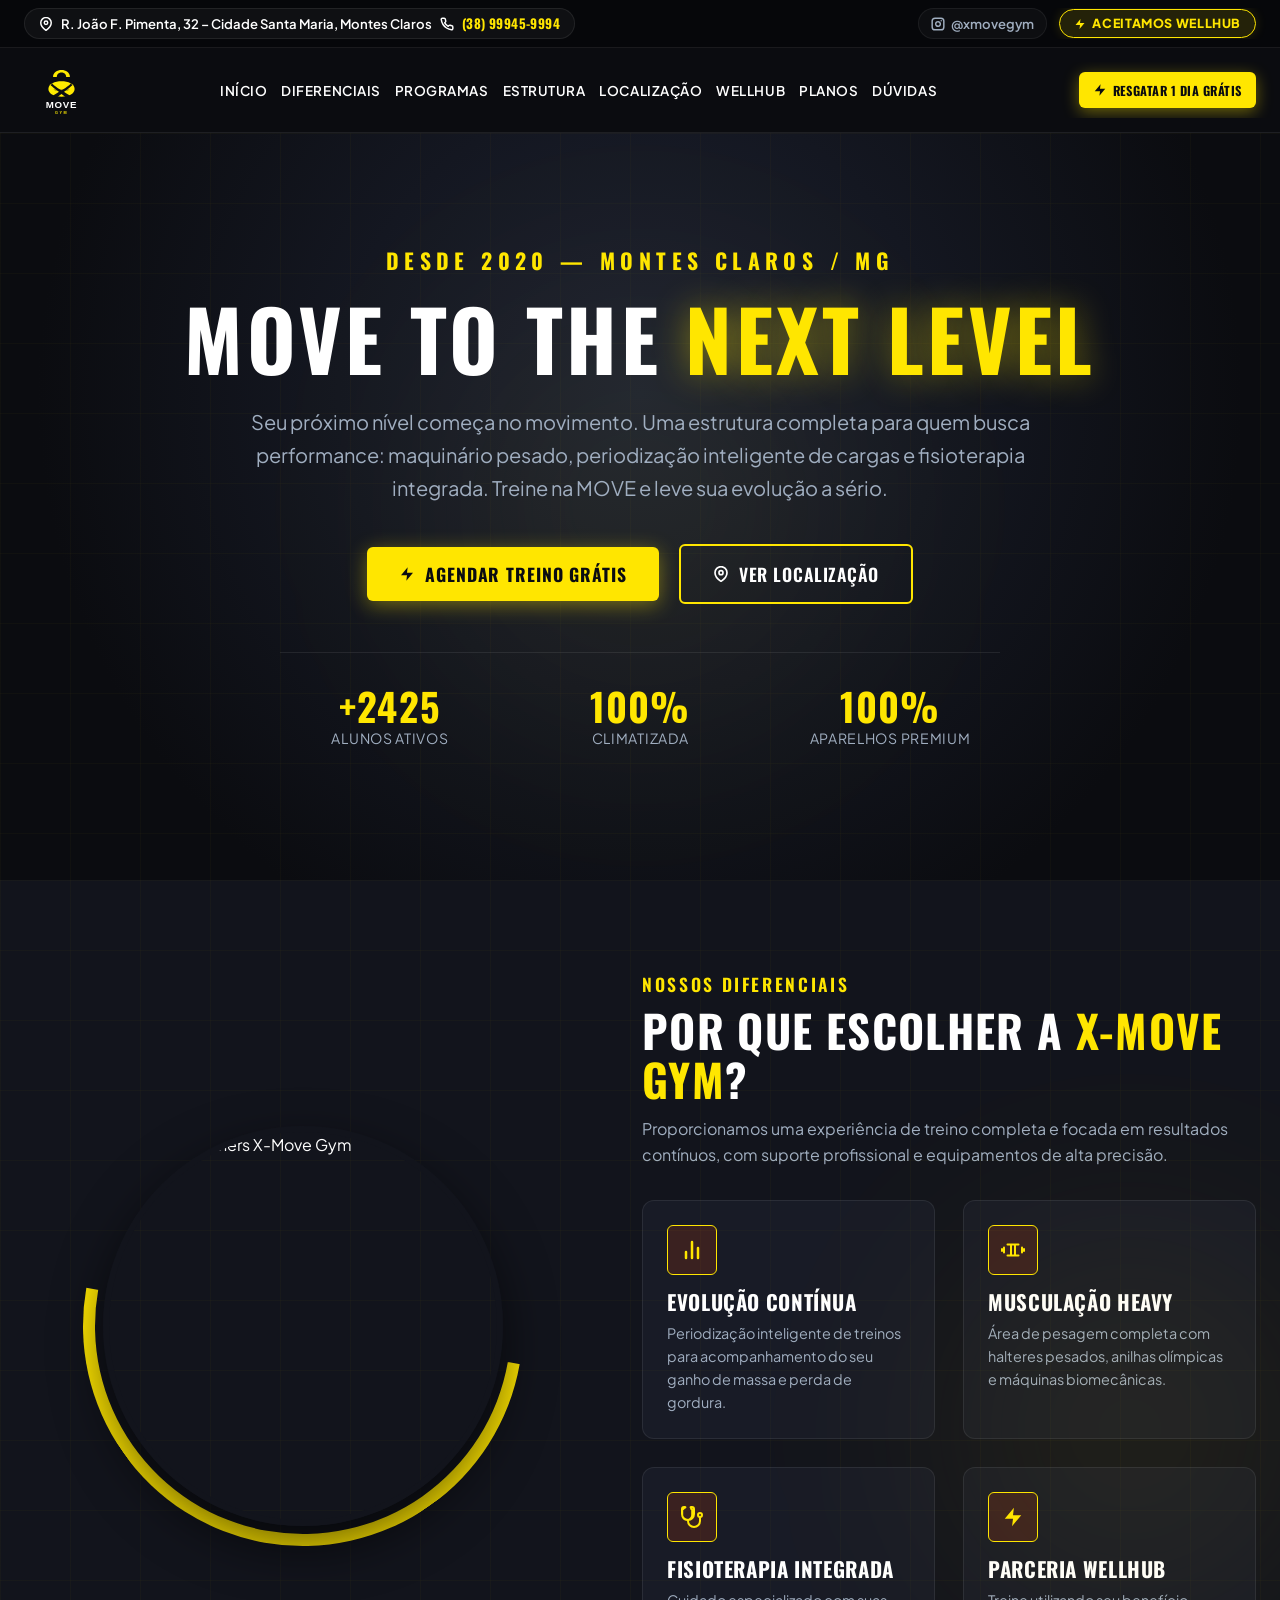
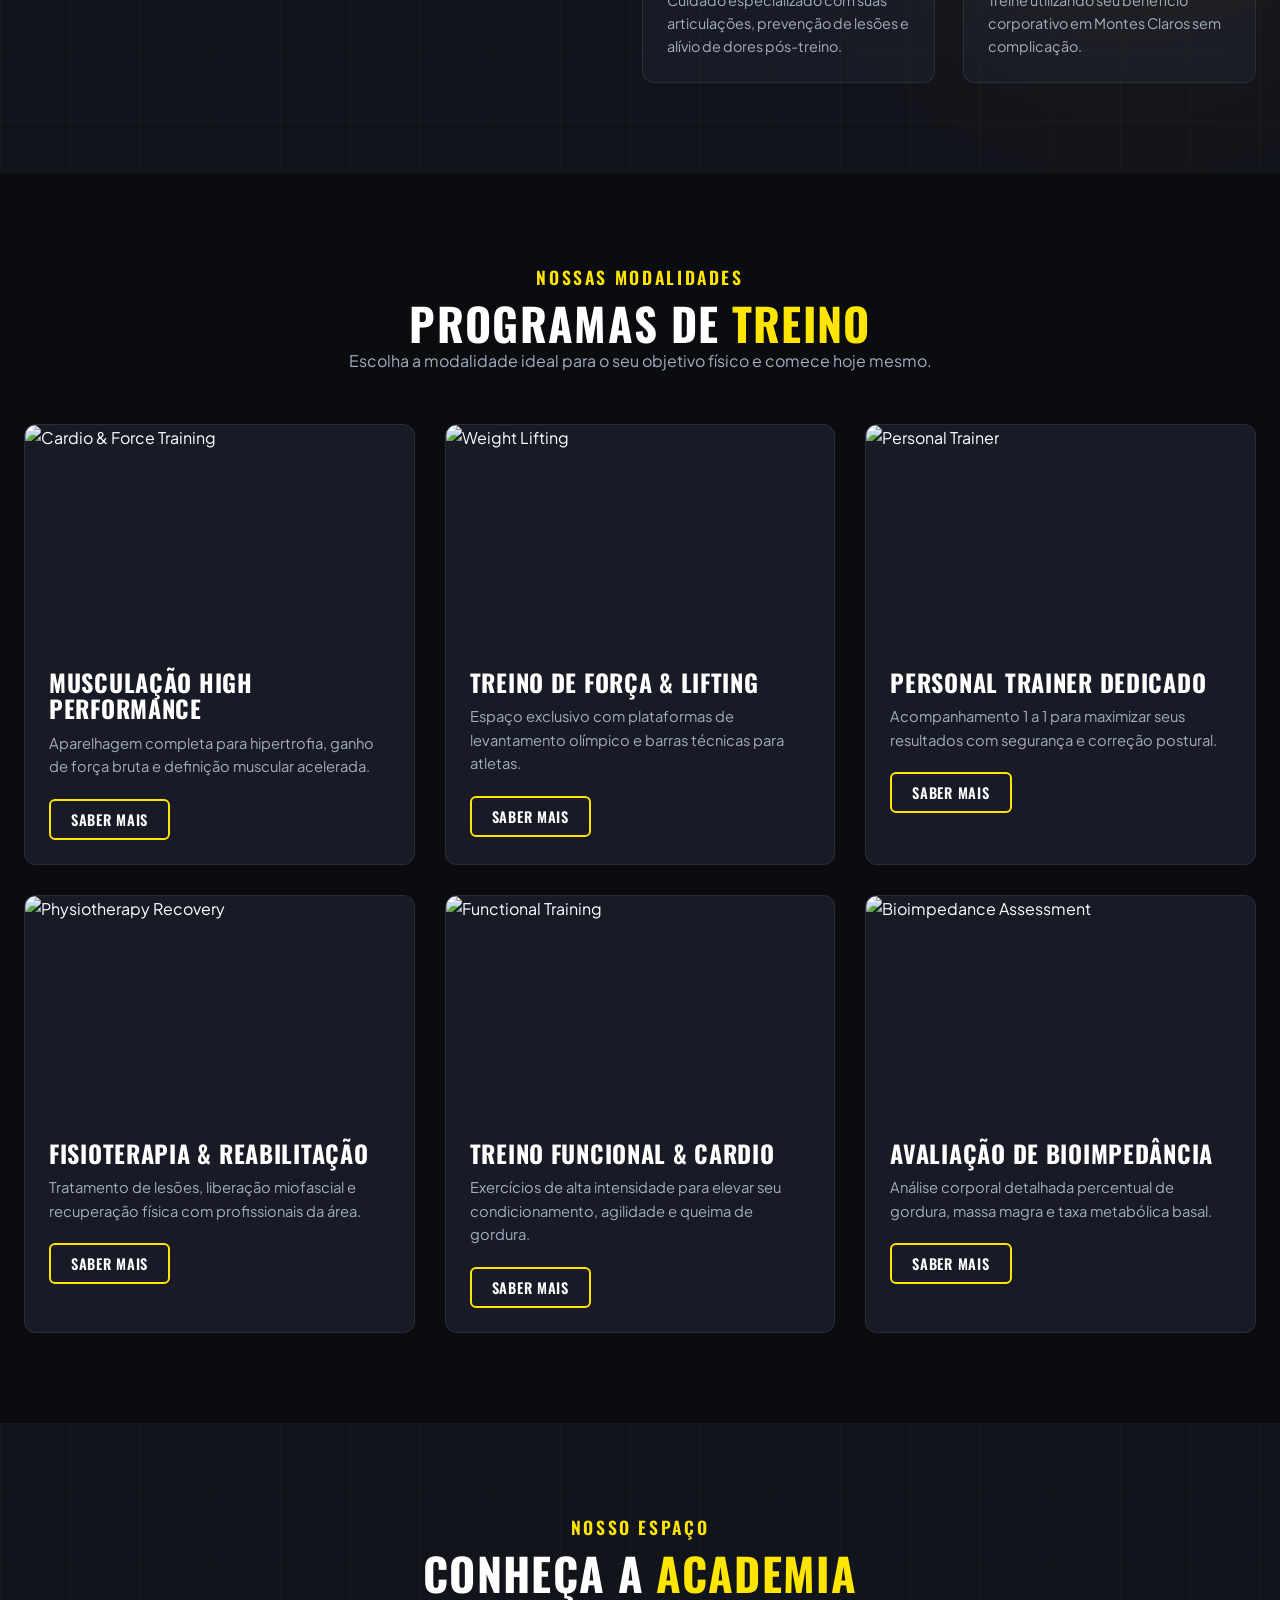
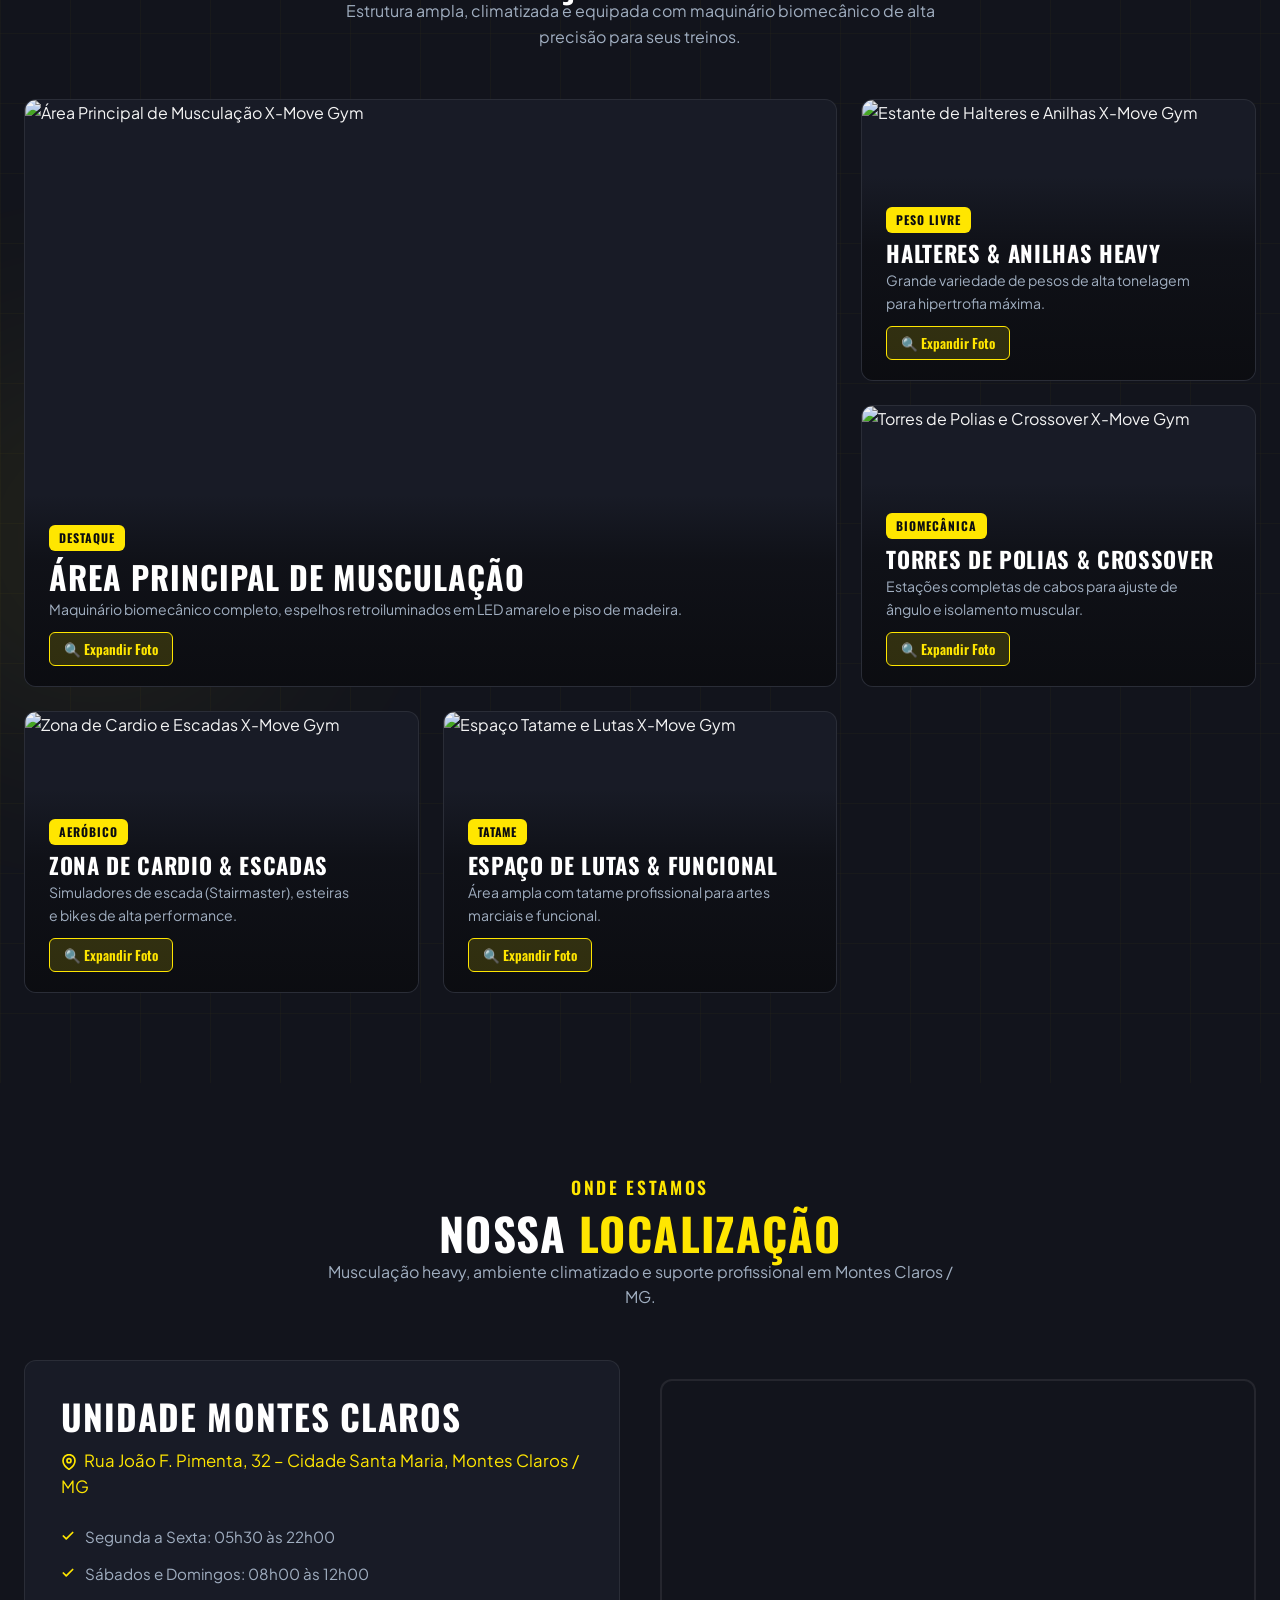
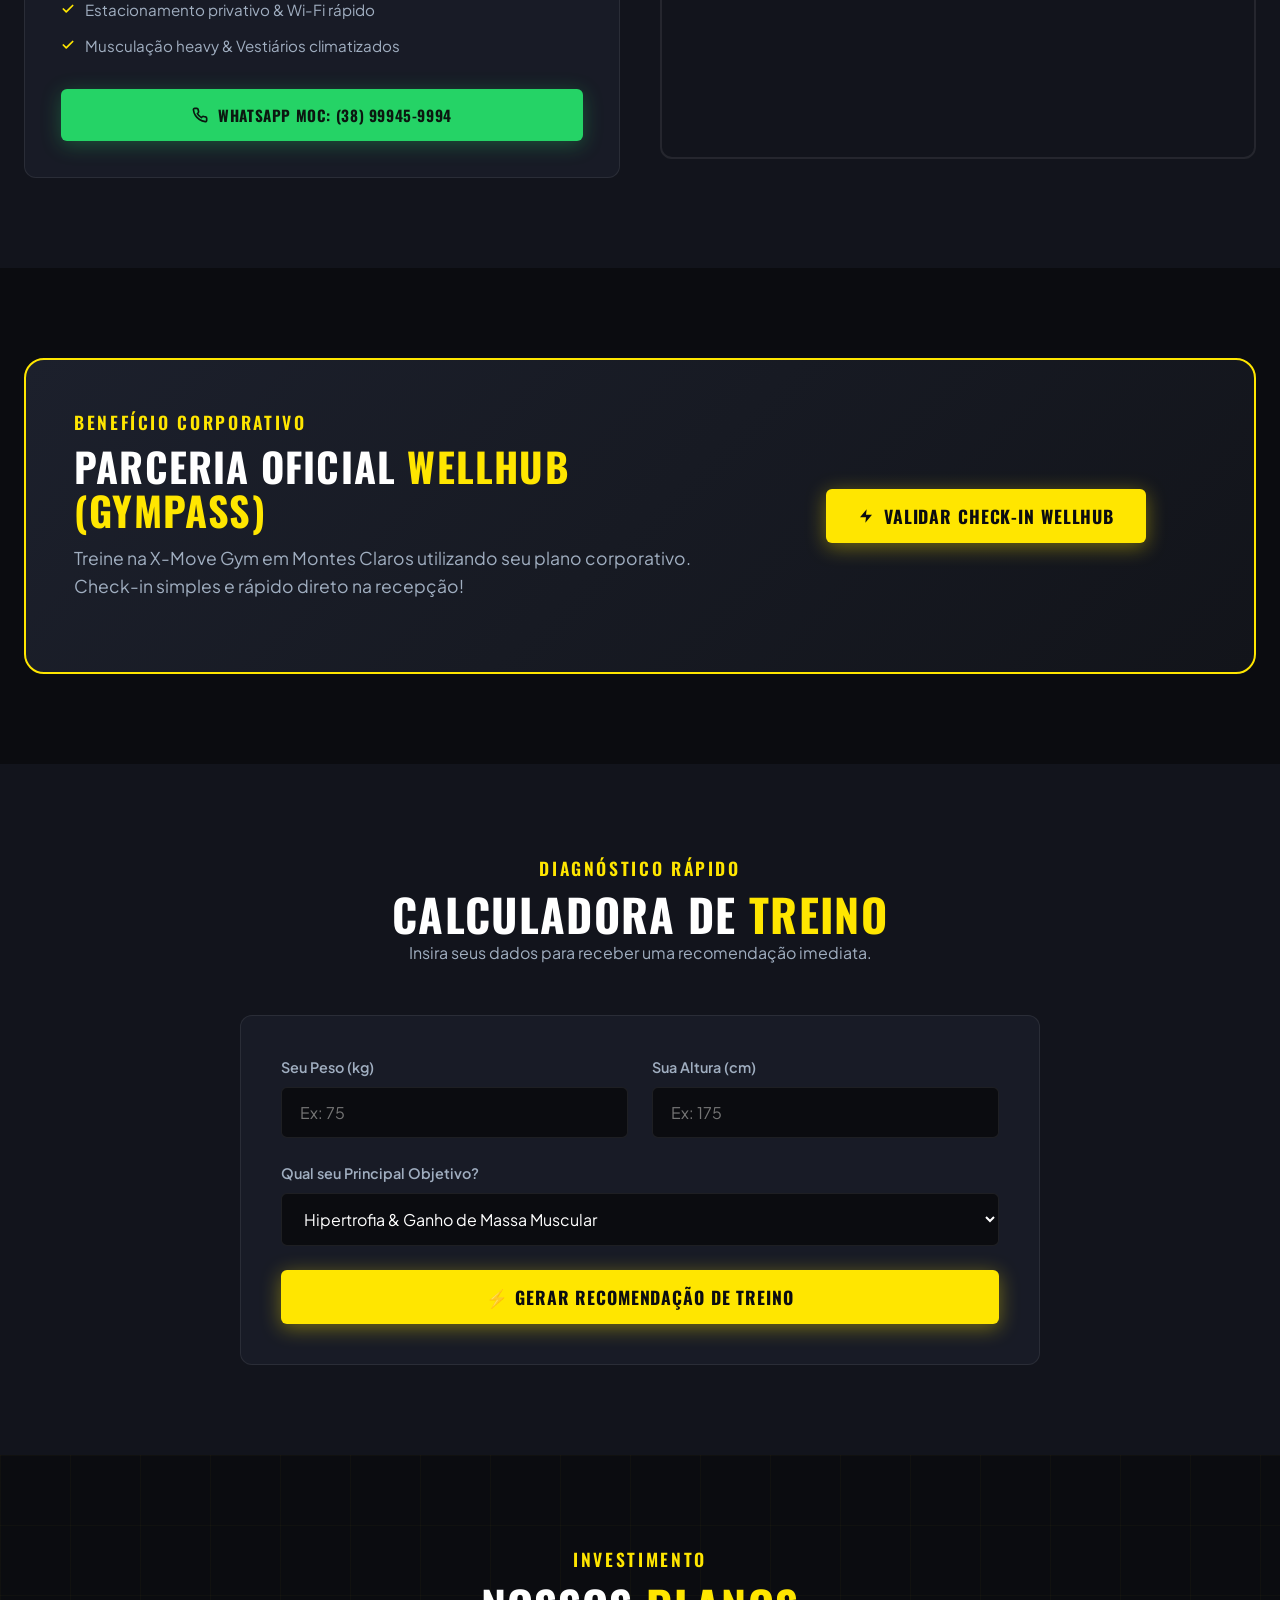
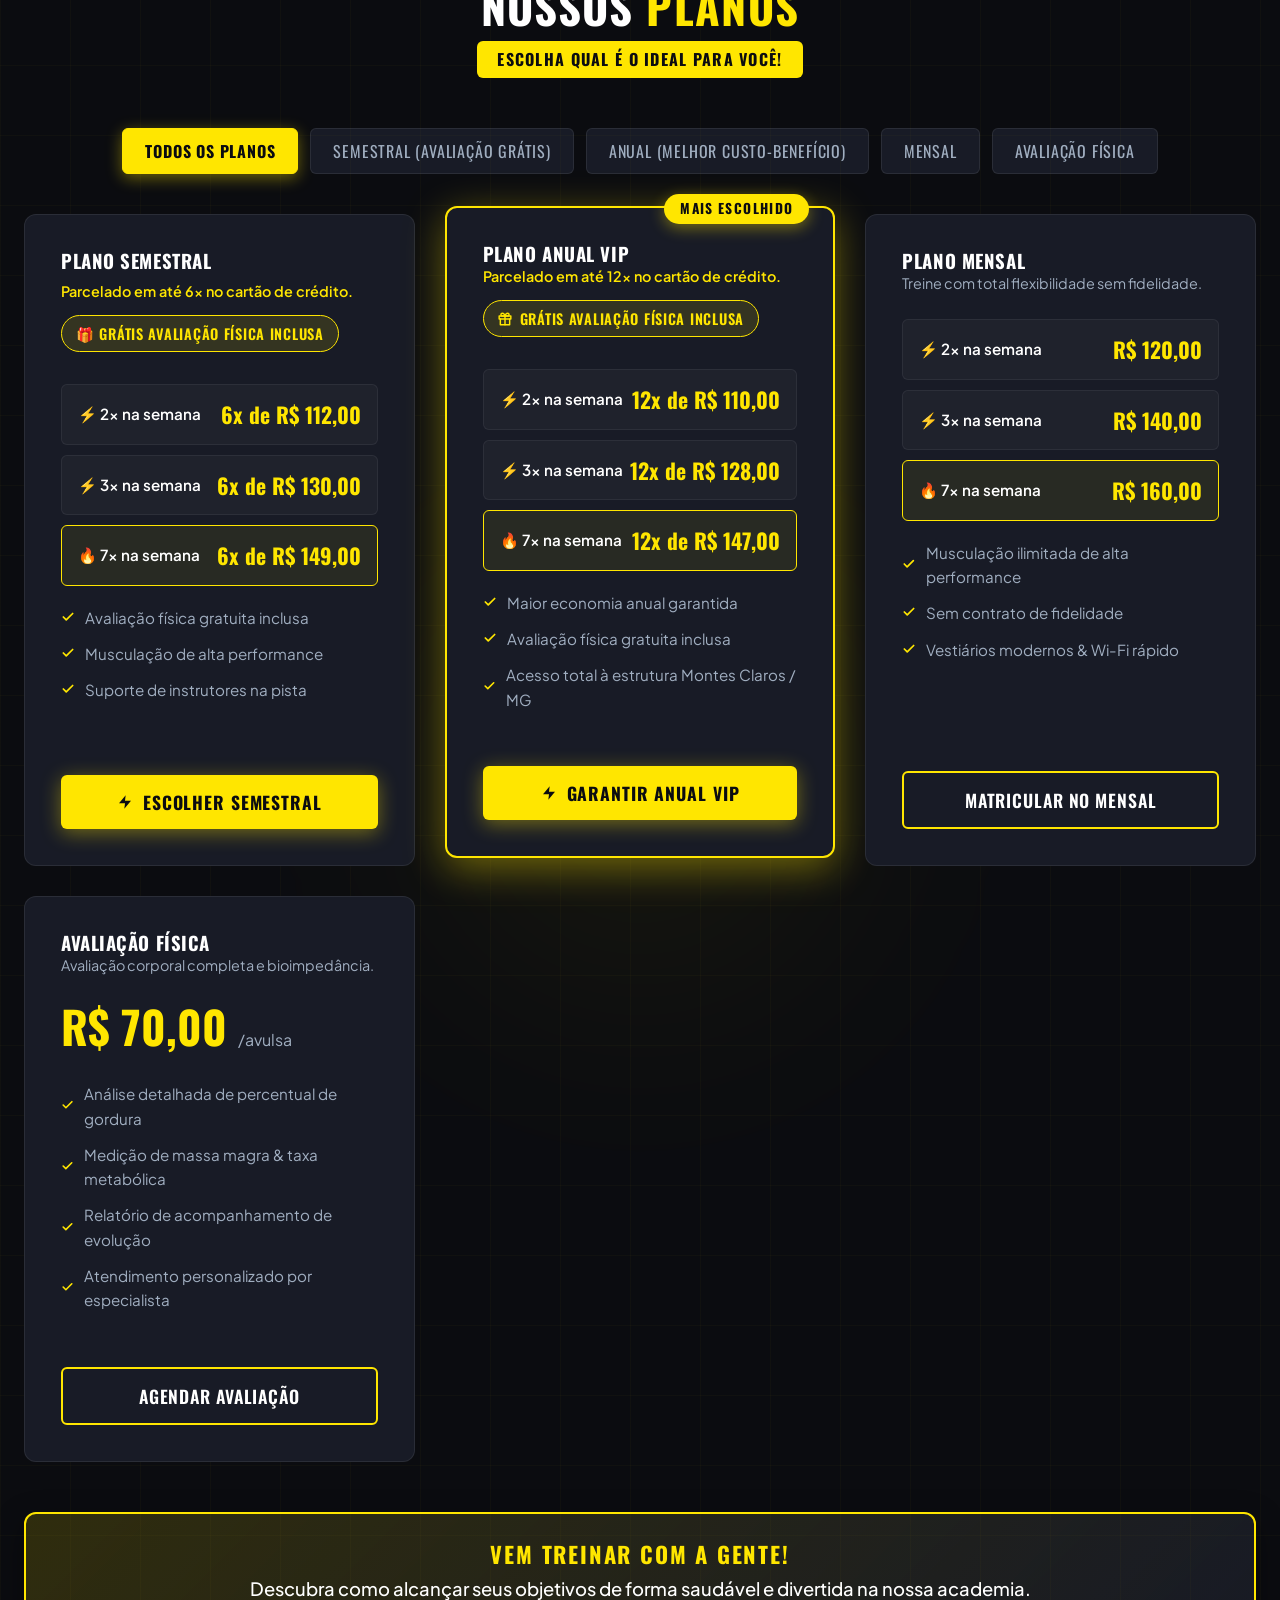
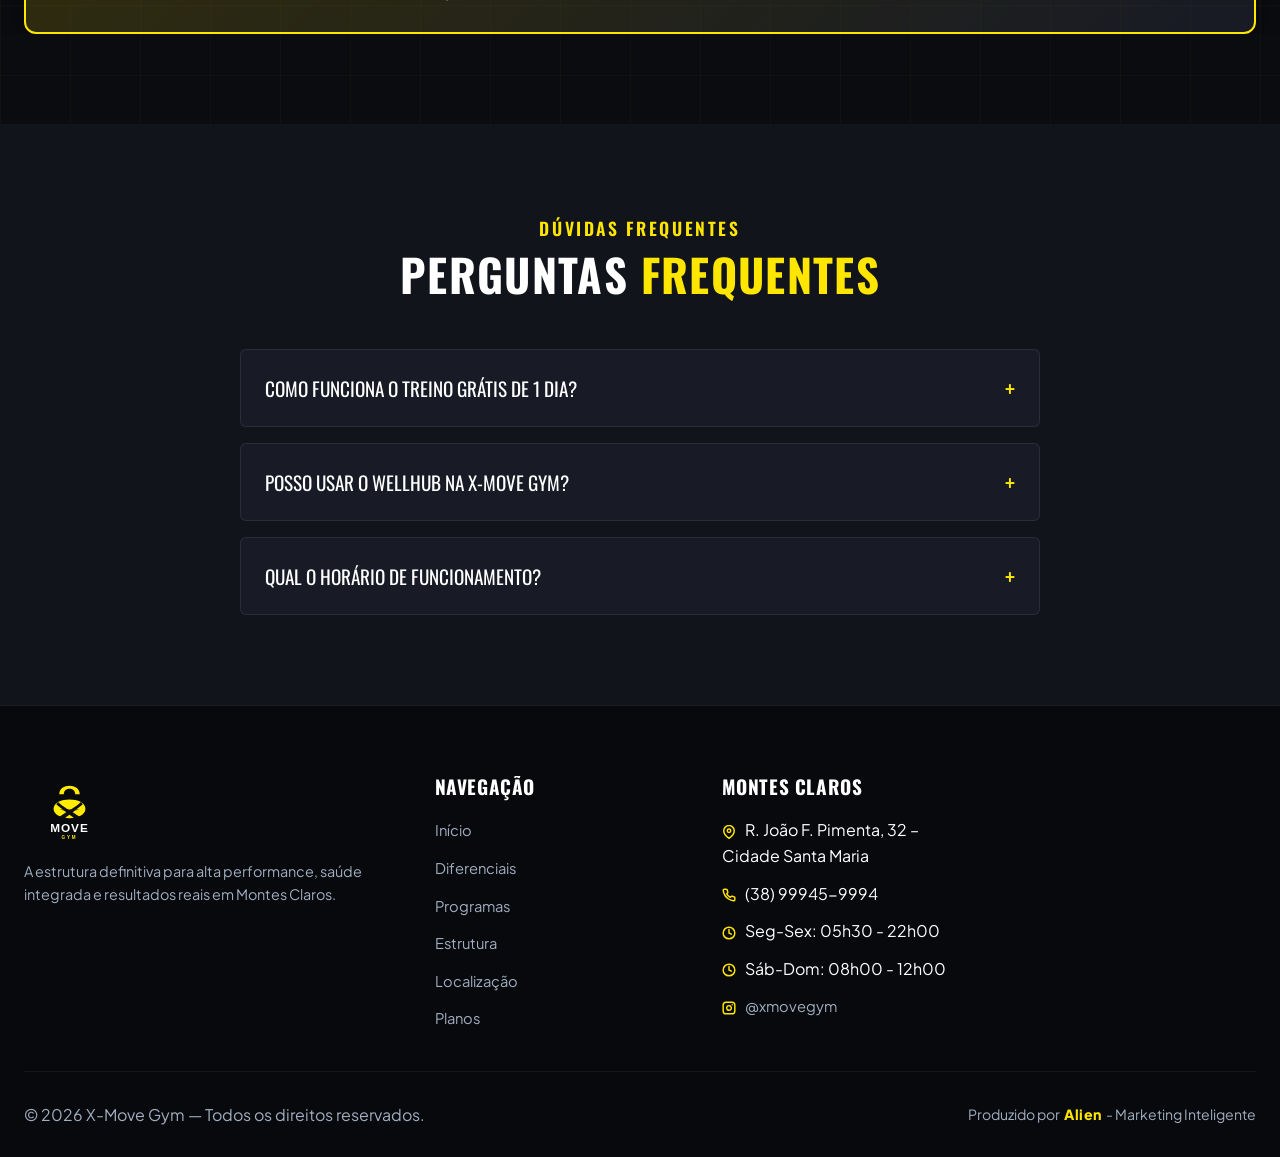
==== xmove-gym/index.html @ b8c45c85 "Add files via upload" ====
<!DOCTYPE html>
<html lang="pt-BR">
<head>
  <meta charset="UTF-8">
  <meta name="viewport" content="width=device-width, initial-scale=1.0">
  
  <!-- SEO & Social Meta Tags -->
  <title>X-Move Gym | Academia High Performance em Montes Claros</title>
  <meta name="description" content="Evolua além dos seus limites na X-Move Gym. Musculação de alta performance, personal trainer, fisioterapia integrada e parceria Wellhub/Gympass em Montes Claros / MG. Agende seu treino grátis!">
  <meta name="keywords" content="X-Move Gym, Academia Montes Claros, Musculação, Personal Trainer, Fisioterapia, Wellhub, Gympass">
  <meta property="og:title" content="X-Move Gym | Make Your Body Shape">
  <meta property="og:description" content="A estrutura definitiva para transformar seus resultados físicos e saúde em Montes Claros.">
  <meta property="og:image" content="https://images.unsplash.com/photo-1534438327276-14e5300c3a48?auto=format&fit=crop&w=1200&q=80">

  <!-- Favicon & Stylesheet -->
  <link rel="icon" type="image/svg+xml" href="images/logo-icon.svg">
  <link rel="stylesheet" href="css/styles.css">
</head>
<body>

  <!-- ==================== 1. TOP UTILITY BAR ==================== -->
  <div class="top-bar">
    <div class="container top-bar-content">
      
      <!-- Units & Quick WhatsApp Links -->
      <div class="top-bar-units">
        <a href="https://wa.me/5538999459994" target="_blank" class="unit-top-badge" title="Falar no WhatsApp">
          <svg width="14" height="14" viewBox="0 0 24 24" fill="none" stroke="currentColor" stroke-width="2.5" stroke-linecap="round" stroke-linejoin="round"><path d="M21 10c0 7-9 13-9 13s-9-6-9-13a9 9 0 0 1 18 0z"></path><circle cx="12" cy="10" r="3"></circle></svg>
          <span class="unit-city">R. João F. Pimenta, 32 – Cidade Santa Maria, Montes Claros</span>
          <svg width="14" height="14" viewBox="0 0 24 24" fill="none" stroke="currentColor" stroke-width="2.5" stroke-linecap="round" stroke-linejoin="round"><path d="M22 16.92v3a2 2 0 0 1-2.18 2 19.79 19.79 0 0 1-8.63-3.07 19.5 19.5 0 0 1-6-6 19.79 19.79 0 0 1-3.07-8.67A2 2 0 0 1 4.11 2h3a2 2 0 0 1 2 1.72 12.84 12.84 0 0 0 .7 2.81 2 2 0 0 1-.45 2.11L8.09 9.91a16 16 0 0 0 6 6l1.27-1.27a2 2 0 0 1 2.11-.45 12.84 12.84 0 0 0 2.81.7A2 2 0 0 1 22 16.92z"></path></svg>
          <span class="unit-phone">(38) 99945-9994</span>
        </a>
      </div>

      <!-- Social & Benefit Badges -->
      <div class="top-bar-right">
        <a href="https://www.instagram.com/xmovegym" target="_blank" class="social-top-badge" id="top-bar-instagram">
          <svg width="14" height="14" viewBox="0 0 24 24" fill="none" stroke="currentColor" stroke-width="2.5" stroke-linecap="round" stroke-linejoin="round"><rect x="2" y="2" width="20" height="20" rx="5" ry="5"></rect><path d="M16 11.37A4 4 0 1 1 12.63 8 4 4 0 0 1 16 11.37z"></path><line x1="17.5" y1="6.5" x2="17.51" y2="6.5"></line></svg>
          @xmovegym
        </a>
        <span class="wellhub-top-badge">
          <svg width="12" height="12" viewBox="0 0 24 24" fill="currentColor"><polygon points="13 2 3 14 12 14 11 22 21 10 12 10 13 2"></polygon></svg>
          Aceitamos Wellhub
        </span>
      </div>

    </div>
  </div>

  <!-- ==================== 2. MAIN NAVBAR ==================== -->
  <header class="navbar" id="navbar">
    <div class="container nav-container">
      <a href="#" class="brand-logo" id="nav-brand-logo">
        <img src="images/logo.svg" alt="X-Move Gym Logo" class="logo-svg-img">
      </a>

      <nav>
        <ul class="nav-links" id="nav-menu">
          <li><a href="#home" id="nav-home">Início</a></li>
          <li><a href="#why-choose" id="nav-why">Diferenciais</a></li>
          <li><a href="#programas" id="nav-programs">Programas</a></li>
          <li><a href="#estrutura" id="nav-estrutura">Estrutura</a></li>
          <li><a href="#unidades" id="nav-unidades">Localização</a></li>
          <li><a href="#wellhub" id="nav-wellhub">Wellhub</a></li>
          <li><a href="#planos" id="nav-planos">Planos</a></li>
          <li><a href="#faq" id="nav-faq">Dúvidas</a></li>
        </ul>
      </nav>

      <div class="nav-cta-wrapper">
        <button class="btn btn-orange open-modal-btn" id="btn-nav-pass">
          <svg width="14" height="14" viewBox="0 0 24 24" fill="currentColor"><polygon points="13 2 3 14 12 14 11 22 21 10 12 10 13 2"></polygon></svg>
          Resgatar 1 Dia Grátis
        </button>
        <button class="mobile-toggle-btn" id="mobileMenuBtn" aria-label="Abrir Menu">
          <svg width="22" height="22" viewBox="0 0 24 24" fill="none" stroke="currentColor" stroke-width="2.5" stroke-linecap="round" stroke-linejoin="round"><line x1="3" y1="12" x2="21" y2="12"></line><line x1="3" y1="6" x2="21" y2="6"></line><line x1="3" y1="18" x2="21" y2="18"></line></svg>
        </button>
      </div>
    </div>
  </header>

  <!-- ==================== 3. HERO SECTION ==================== -->
  <section class="hero hero-centered" id="home">
    <div class="hero-bg-image-overlay" style="background-image: url('assets/images/estrutura-halteres.jpg');"></div>
    <video autoplay loop muted playsinline class="hero-bg-video">
      <source src="assets/neon_background_24s.mp4" type="video/mp4">
    </video>
    <div class="neon-grid-pattern"></div>
    <div class="neon-bg-orb orb-center"></div>
    <div class="container hero-centered-container">
      <div class="hero-content centered">
        <span class="hero-tag">DESDE 2020 — MONTES CLAROS / MG</span>
        <h1 class="hero-title">
          MOVE TO THE <span class="highlight">NEXT LEVEL</span>
        </h1>
        <p class="hero-description">
          Seu próximo nível começa no movimento. Uma estrutura completa para quem busca performance: maquinário pesado, periodização inteligente de cargas e fisioterapia integrada. Treine na MOVE e leve sua evolução a sério.
        </p>
        
        <div class="hero-actions">
          <button class="btn btn-orange open-modal-btn" id="btn-hero-cta">
            <svg width="16" height="16" viewBox="0 0 24 24" fill="currentColor"><polygon points="13 2 3 14 12 14 11 22 21 10 12 10 13 2"></polygon></svg>
            Agendar Treino Grátis
          </button>
          <a href="#unidades" class="btn btn-outline" id="btn-hero-units">
            <svg width="16" height="16" viewBox="0 0 24 24" fill="none" stroke="currentColor" stroke-width="2.5" stroke-linecap="round" stroke-linejoin="round"><path d="M21 10c0 7-9 13-9 13s-9-6-9-13a9 9 0 0 1 18 0z"></path><circle cx="12" cy="10" r="3"></circle></svg>
            Ver Localização
          </a>
        </div>

        <div class="hero-stats-bar">
          <div class="hero-stat-box">
            <h3>+<span class="counter" data-target="5000">0</span></h3>
            <p>Alunos Ativos</p>
          </div>
          <div class="hero-stat-box">
            <h3>100%</h3>
            <p>Climatizada</p>
          </div>
          <div class="hero-stat-box">
            <h3>100%</h3>
            <p>Aparelhos Premium</p>
          </div>
        </div>
      </div>
    </div>
  </section>

  <!-- ==================== 4. WHY CHOOSE US SECTION (CIRCULAR BADGE) ==================== -->
  <section class="section" id="why-choose" style="background: var(--bg-dark-alt);">
    <div class="neon-grid-pattern"></div>
    <div class="neon-bg-orb orb-amber-right"></div>
    <div class="container why-us-grid">
      
      <!-- Circular Image Mask + Orange Arc Ring Overlay -->
      <div class="why-us-image-wrapper">
        <div class="orange-ring-arc"></div>
        <div class="circular-image-mask">
          <img src="https://images.unsplash.com/photo-1571019613454-1cb2f99b2d8b?auto=format&fit=crop&w=800&q=80" alt="Personal Trainers X-Move Gym">
        </div>
      </div>

      <div class="why-us-content">
        <span class="section-subtitle">NOSSOS DIFERENCIAIS</span>
        <h2 class="section-title">POR QUE ESCOLHER A <span style="color: var(--accent-orange);">X-MOVE GYM</span>?</h2>
        <p style="margin-top: 12px;">Proporcionamos uma experiência de treino completa e focada em resultados contínuos, com suporte profissional e equipamentos de alta precisão.</p>

        <div class="features-2x2-grid">
          <div class="feature-box">
            <div class="feature-icon-square">
              <svg width="24" height="24" viewBox="0 0 24 24" fill="none" stroke="currentColor" stroke-width="2.5" stroke-linecap="round" stroke-linejoin="round"><line x1="18" y1="20" x2="18" y2="10"></line><line x1="12" y1="20" x2="12" y2="4"></line><line x1="6" y1="20" x2="6" y2="14"></line></svg>
            </div>
            <h4>EVOLUÇÃO CONTÍNUA</h4>
            <p>Periodização inteligente de treinos para acompanhamento do seu ganho de massa e perda de gordura.</p>
          </div>

          <div class="feature-box">
            <div class="feature-icon-square">
              <svg width="24" height="24" viewBox="0 0 24 24" fill="none" stroke="currentColor" stroke-width="2" stroke-linecap="round" stroke-linejoin="round"><path d="M6.5 6.5h11M6.5 17.5h11M3 9.5v5M21 9.5v5M1 11v2M23 11v2M10 6.5v11M14 6.5v11"/></svg>
            </div>
            <h4>MUSCULAÇÃO HEAVY</h4>
            <p>Área de pesagem completa com halteres pesados, anilhas olímpicas e máquinas biomecânicas.</p>
          </div>

          <div class="feature-box">
            <div class="feature-icon-square">
              <svg width="24" height="24" viewBox="0 0 24 24" fill="none" stroke="currentColor" stroke-width="2" stroke-linecap="round" stroke-linejoin="round"><path d="M4.8 2.3A.3.3 0 1 0 5 2H4a2 2 0 0 0-2 2v5a6 6 0 0 0 6 6v0a6 6 0 0 0 6-6V4a2 2 0 0 0-2-2h-1a.3.3 0 1 0 .2.3V4a1 1 0 0 1 1 1v5a5 5 0 0 1-5 5v0a5 5 0 0 1-5-5V5a1 1 0 0 1 1-1z"></path><path d="M8 15v1a6 6 0 0 0 6 6v0a6 6 0 0 0 6-6v-4"></path><circle cx="20" cy="10" r="2"></circle></svg>
            </div>
            <h4>FISIOTERAPIA INTEGRADA</h4>
            <p>Cuidado especializado com suas articulações, prevenção de lesões e alívio de dores pós-treino.</p>
          </div>

          <div class="feature-box">
            <div class="feature-icon-square">
              <svg width="22" height="22" viewBox="0 0 24 24" fill="currentColor"><polygon points="13 2 3 14 12 14 11 22 21 10 12 10 13 2"></polygon></svg>
            </div>
            <h4>PARCERIA WELLHUB</h4>
            <p>Treine utilizando seu benefício corporativo em Montes Claros sem complicação.</p>
          </div>
        </div>
      </div>

    </div>
  </section>

  <!-- ==================== 5. TRAINING PROGRAMS SECTION (FITNASE GRID) ==================== -->
  <section class="section" id="programas">
    <div class="container">
      <div class="section-header">
        <span class="section-subtitle">NOSSAS MODALIDADES</span>
        <h2 class="section-title">PROGRAMAS DE <span style="color: var(--accent-orange);">TREINO</span></h2>
        <p>Escolha a modalidade ideal para o seu objetivo físico e comece hoje mesmo.</p>
      </div>

      <div class="programs-grid">
        <!-- Program 1 -->
        <div class="program-card">
          <div class="program-img">
            <img src="https://images.unsplash.com/photo-1581009146145-b5ef050c2e1e?auto=format&fit=crop&w=600&q=80" alt="Cardio & Force Training">
          </div>
          <div class="program-body">
            <h3>MUSCULAÇÃO HIGH PERFORMANCE</h3>
            <p>Aparelhagem completa para hipertrofia, ganho de força bruta e definição muscular acelerada.</p>
            <button class="btn btn-outline open-modal-btn" style="padding: 8px 20px; font-size: 0.9rem;">Saber Mais</button>
          </div>
        </div>

        <!-- Program 2 -->
        <div class="program-card">
          <div class="program-img">
            <img src="https://images.unsplash.com/photo-1534367507873-d2d7e24c797f?auto=format&fit=crop&w=600&q=80" alt="Weight Lifting">
          </div>
          <div class="program-body">
            <h3>TREINO DE FORÇA & LIFTING</h3>
            <p>Espaço exclusivo com plataformas de levantamento olímpico e barras técnicas para atletas.</p>
            <button class="btn btn-outline open-modal-btn" style="padding: 8px 20px; font-size: 0.9rem;">Saber Mais</button>
          </div>
        </div>

        <!-- Program 3 -->
        <div class="program-card">
          <div class="program-img">
            <img src="https://images.unsplash.com/photo-1571019613454-1cb2f99b2d8b?auto=format&fit=crop&w=600&q=80" alt="Personal Trainer">
          </div>
          <div class="program-body">
            <h3>PERSONAL TRAINER DEDICADO</h3>
            <p>Acompanhamento 1 a 1 para maximizar seus resultados com segurança e correção postural.</p>
            <button class="btn btn-outline open-modal-btn" style="padding: 8px 20px; font-size: 0.9rem;">Saber Mais</button>
          </div>
        </div>

        <!-- Program 4 -->
        <div class="program-card">
          <div class="program-img">
            <img src="https://images.unsplash.com/photo-1574680096145-d05b474e2155?auto=format&fit=crop&w=600&q=80" alt="Physiotherapy Recovery">
          </div>
          <div class="program-body">
            <h3>FISIOTERAPIA & REABILITAÇÃO</h3>
            <p>Tratamento de lesões, liberação miofascial e recuperação física com profissionais da área.</p>
            <button class="btn btn-outline open-modal-btn" style="padding: 8px 20px; font-size: 0.9rem;">Saber Mais</button>
          </div>
        </div>

        <!-- Program 5 -->
        <div class="program-card">
          <div class="program-img">
            <img src="https://images.unsplash.com/photo-1517838277536-f5f99be501cd?auto=format&fit=crop&w=600&q=80" alt="Functional Training">
          </div>
          <div class="program-body">
            <h3>TREINO FUNCIONAL & CARDIO</h3>
            <p>Exercícios de alta intensidade para elevar seu condicionamento, agilidade e queima de gordura.</p>
            <button class="btn btn-outline open-modal-btn" style="padding: 8px 20px; font-size: 0.9rem;">Saber Mais</button>
          </div>
        </div>

        <!-- Program 6 -->
        <div class="program-card">
          <div class="program-img">
            <img src="https://images.unsplash.com/photo-1518611012118-696072aa579a?auto=format&fit=crop&w=600&q=80" alt="Bioimpedance Assessment">
          </div>
          <div class="program-body">
            <h3>AVALIAÇÃO DE BIOIMPEDÂNCIA</h3>
            <p>Análise corporal detalhada percentual de gordura, massa magra e taxa metabólica basal.</p>
            <button class="btn btn-outline open-modal-btn" style="padding: 8px 20px; font-size: 0.9rem;">Saber Mais</button>
          </div>
        </div>
      </div>
    </div>
  </section>

  <!-- ==================== CONHEÇA A ACADEMIA (ESTRUTURA) ==================== -->
  <section class="section" id="estrutura" style="background: var(--bg-dark-alt);">
    <div class="neon-grid-pattern"></div>
    <div class="neon-bg-orb orb-yellow-left"></div>
    <div class="container">
      <div class="section-header">
        <span class="section-subtitle">NOSSO ESPAÇO</span>
        <h2 class="section-title">CONHEÇA A <span style="color: var(--accent-yellow);">ACADEMIA</span></h2>
        <p>Estrutura ampla, climatizada e equipada com maquinário biomecânico de alta precisão para seus treinos.</p>
      </div>


      <!-- Gallery Grid -->
      <div class="gallery-grid">
        
        <!-- Item 1: Musculação Heavy (Featured Large) -->
        <div class="gallery-item featured" data-gallery-cat="musculacao">
          <div class="gallery-img-wrapper" data-lightbox-src="assets/images/estrutura-musculacao.jpg" data-lightbox-title="Área Principal de Musculação" data-lightbox-desc="Maquinário biomecânico completo, espelhos retroiluminados em LED amarelo e ambiente climatizado de alta performance.">
            <img src="assets/images/estrutura-musculacao.jpg" alt="Área Principal de Musculação X-Move Gym">
            <div class="gallery-overlay">
              <span class="gallery-badge">DESTAQUE</span>
              <h3>Área Principal de Musculação</h3>
              <p>Maquinário biomecânico completo, espelhos retroiluminados em LED amarelo e piso de madeira.</p>
              <button class="gallery-expand-btn">🔍 Expandir Foto</button>
            </div>
          </div>
        </div>

        <!-- Item 2: Halteres & Peso Livre -->
        <div class="gallery-item" data-gallery-cat="halteres">
          <div class="gallery-img-wrapper" data-lightbox-src="assets/images/estrutura-halteres.jpg" data-lightbox-title="Estante de Halteres & Peso Livre" data-lightbox-desc="Ampla variedade de halteres pesados e anilhas de alta tonelagem para treinos de hipertrofia máxima e força bruta.">
            <img src="assets/images/estrutura-halteres.jpg" alt="Estante de Halteres e Anilhas X-Move Gym">
            <div class="gallery-overlay">
              <span class="gallery-badge">PESO LIVRE</span>
              <h3>Halteres & Anilhas Heavy</h3>
              <p>Grande variedade de pesos de alta tonelagem para hipertrofia máxima.</p>
              <button class="gallery-expand-btn">🔍 Expandir Foto</button>
            </div>
          </div>
        </div>

        <!-- Item 3: Torres de Polias -->
        <div class="gallery-item" data-gallery-cat="polias">
          <div class="gallery-img-wrapper" data-lightbox-src="assets/images/estrutura-polias.jpg" data-lightbox-title="Torres de Polias & Crossover" data-lightbox-desc="Estações completas de cabos com regulagem de altura e puxadores biomecânicos para isolamento muscular perfeito.">
            <img src="assets/images/estrutura-polias.jpg" alt="Torres de Polias e Crossover X-Move Gym">
            <div class="gallery-overlay">
              <span class="gallery-badge">BIOMECÂNICA</span>
              <h3>Torres de Polias & Crossover</h3>
              <p>Estações completas de cabos para ajuste de ângulo e isolamento muscular.</p>
              <button class="gallery-expand-btn">🔍 Expandir Foto</button>
            </div>
          </div>
        </div>

        <!-- Item 4: Zona Cardio -->
        <div class="gallery-item" data-gallery-cat="cardio">
          <div class="gallery-img-wrapper" data-lightbox-src="assets/images/estrutura-cardio.jpg" data-lightbox-title="Zona de Cardio & Escadas" data-lightbox-desc="Equipamentos aeróbicos de alta performance incluindo simuladores de escada (Stairmaster), esteiras rápidas e bikes.">
            <img src="assets/images/estrutura-cardio.jpg" alt="Zona de Cardio e Escadas X-Move Gym">
            <div class="gallery-overlay">
              <span class="gallery-badge">AERÓBICO</span>
              <h3>Zona de Cardio & Escadas</h3>
              <p>Simuladores de escada (Stairmaster), esteiras e bikes de alta performance.</p>
              <button class="gallery-expand-btn">🔍 Expandir Foto</button>
            </div>
          </div>
        </div>

        <!-- Item 5: Tatame & Lutas -->
        <div class="gallery-item" data-gallery-cat="tatame">
          <div class="gallery-img-wrapper" data-lightbox-src="assets/images/estrutura-tatame.jpg" data-lightbox-title="Espaço Tatame & Artes Marciais" data-lightbox-desc="Área ampla coberta com tatames profissionais para treinos funcionais, aulas coletivas e artes marciais (Jiu-Jitsu / Lutas).">
            <img src="assets/images/estrutura-tatame.jpg" alt="Espaço Tatame e Lutas X-Move Gym">
            <div class="gallery-overlay">
              <span class="gallery-badge">TATAME</span>
              <h3>Espaço de Lutas & Funcional</h3>
              <p>Área ampla com tatame profissional para artes marciais e funcional.</p>
              <button class="gallery-expand-btn">🔍 Expandir Foto</button>
            </div>
          </div>
        </div>

      </div>
    </div>
  </section>

  <!-- ==================== 6. NOSSA LOCALIZAÇÃO ==================== -->
  <section class="section" id="unidades" style="background: var(--bg-dark-alt);">
    <div class="container">
      <div class="section-header">
        <span class="section-subtitle">ONDE ESTAMOS</span>
        <h2 class="section-title">NOSSA <span style="color: var(--accent-yellow);">LOCALIZAÇÃO</span></h2>
        <p>Musculação heavy, ambiente climatizado e suporte profissional em Montes Claros / MG.</p>
      </div>

      <!-- Unit MOC -->
      <div class="unit-card-wrapper active" id="unit-moc">
        <div class="unit-info-box">
          <h3>Unidade Montes Claros</h3>
          <p class="address">
            <svg width="16" height="16" viewBox="0 0 24 24" fill="none" stroke="currentColor" stroke-width="2.5" stroke-linecap="round" stroke-linejoin="round" style="display:inline-block; vertical-align:middle; margin-right:4px;"><path d="M21 10c0 7-9 13-9 13s-9-6-9-13a9 9 0 0 1 18 0z"></path><circle cx="12" cy="10" r="3"></circle></svg>
            Rua João F. Pimenta, 32 – Cidade Santa Maria, Montes Claros / MG
          </p>
          <ul class="unit-features-list">
            <li><span class="check"><svg width="14" height="14" viewBox="0 0 24 24" fill="none" stroke="currentColor" stroke-width="3" stroke-linecap="round" stroke-linejoin="round"><polyline points="20 6 9 17 4 12"></polyline></svg></span> Segunda a Sexta: 05h30 às 22h00</li>
            <li><span class="check"><svg width="14" height="14" viewBox="0 0 24 24" fill="none" stroke="currentColor" stroke-width="3" stroke-linecap="round" stroke-linejoin="round"><polyline points="20 6 9 17 4 12"></polyline></svg></span> Sábados e Domingos: 08h00 às 12h00</li>
            <li><span class="check"><svg width="14" height="14" viewBox="0 0 24 24" fill="none" stroke="currentColor" stroke-width="3" stroke-linecap="round" stroke-linejoin="round"><polyline points="20 6 9 17 4 12"></polyline></svg></span> Estacionamento privativo & Wi-Fi rápido</li>
            <li><span class="check"><svg width="14" height="14" viewBox="0 0 24 24" fill="none" stroke="currentColor" stroke-width="3" stroke-linecap="round" stroke-linejoin="round"><polyline points="20 6 9 17 4 12"></polyline></svg></span> Musculação heavy & Vestiários climatizados</li>
          </ul>
          <a href="https://wa.me/5538999459994?text=Olá!%20Gostaria%20de%20informações%20sobre%20a%20unidade%20Montes%20Claros." target="_blank" class="btn btn-whatsapp">
            <svg width="16" height="16" viewBox="0 0 24 24" fill="none" stroke="currentColor" stroke-width="2.5" stroke-linecap="round" stroke-linejoin="round"><path d="M22 16.92v3a2 2 0 0 1-2.18 2 19.79 19.79 0 0 1-8.63-3.07 19.5 19.5 0 0 1-6-6 19.79 19.79 0 0 1-3.07-8.67A2 2 0 0 1 4.11 2h3a2 2 0 0 1 2 1.72 12.84 12.84 0 0 0 .7 2.81 2 2 0 0 1-.45 2.11L8.09 9.91a16 16 0 0 0 6 6l1.27-1.27a2 2 0 0 1 2.11-.45 12.84 12.84 0 0 0 2.81.7A2 2 0 0 1 22 16.92z"></path></svg>
            WhatsApp MOC: (38) 99945-9994
          </a>
        </div>
        <div class="unit-map-container">
          <iframe title="Mapa Montes Claros" src="https://www.google.com/maps/embed?pb=!1m18!1m12!1m3!1d3801.425121895232!2d-43.8682!3d-16.7275!2m3!1f0!2f0!3f0!3m2!1i1024!2i768!4f13.1!3m3!1m2!1s0x0%3A0x0!2zMTbCsDQzJzM5LjAiUyA0M8KwNTInMDUuNSJX!5e0!3m2!1spt-BR!2sbr!4v1700000000000" allowfullscreen="" loading="lazy"></iframe>
        </div>
      </div>

    </div>
  </section>

  <!-- ==================== 7. WELLHUB BANNER ==================== -->
  <section class="section" id="wellhub">
    <div class="container">
      <div class="wellhub-banner">
        <div class="wellhub-content">
          <span class="section-subtitle">BENEFÍCIO CORPORATIVO</span>
          <h2>PARCERIA OFICIAL <span style="color: var(--accent-yellow);">WELLHUB (GYMPASS)</span></h2>
          <p>Treine na X-Move Gym em Montes Claros utilizando seu plano corporativo. Check-in simples e rápido direto na recepção!</p>
        </div>
        <div style="text-align: center;">
          <button class="btn btn-orange open-modal-btn" id="btn-wellhub">
            <svg width="16" height="16" viewBox="0 0 24 24" fill="currentColor"><polygon points="13 2 3 14 12 14 11 22 21 10 12 10 13 2"></polygon></svg>
            Validar Check-in Wellhub
          </button>
        </div>
      </div>
    </div>
  </section>

  <!-- ==================== 8. CALCULADORA DE TREINO ==================== -->
  <section class="section" id="simulador" style="background: var(--bg-dark-alt);">
    <div class="container">
      <div class="section-header">
        <span class="section-subtitle">DIAGNÓSTICO RÁPIDO</span>
        <h2 class="section-title">CALCULADORA DE <span style="color: var(--accent-orange);">TREINO</span></h2>
        <p>Insira seus dados para receber uma recomendação imediata.</p>
      </div>

      <div class="calc-card">
        <div class="calc-grid">
          <div class="input-group">
            <label for="calcWeight">Seu Peso (kg)</label>
            <input type="number" id="calcWeight" class="input-control" placeholder="Ex: 75">
          </div>
          <div class="input-group">
            <label for="calcHeight">Sua Altura (cm)</label>
            <input type="number" id="calcHeight" class="input-control" placeholder="Ex: 175">
          </div>
          <div class="input-group" style="grid-column: 1 / -1;">
            <label for="calcGoal">Qual seu Principal Objetivo?</label>
            <select id="calcGoal" class="input-control">
              <option value="hypertrophy">Hipertrofia & Ganho de Massa Muscular</option>
              <option value="weightloss">Emagrecimento & Definição Corporal</option>
              <option value="health">Saúde, Postura e Qualidade de Vida</option>
            </select>
          </div>
        </div>

        <button class="btn btn-orange btn-full" id="calcBtn">
          ⚡ Gerar Recomendação de Treino
        </button>

        <div class="calc-result-box" id="calcResult">
          <p id="resultText" style="color: var(--text-main); font-weight: 600;"></p>
          <button class="btn btn-whatsapp open-modal-btn" style="margin-top: 16px;">
            💬 Resgatar Plano Personalizado
          </button>
        </div>
      </div>
    </div>
  </section>

  <!-- ==================== 9. PRICING PLANS ==================== -->
  <section class="section" id="planos">
    <div class="neon-grid-pattern"></div>
    <div class="neon-bg-orb orb-center"></div>
    <div class="container">
      <div class="section-header">
        <span class="section-subtitle">INVESTIMENTO</span>
        <h2 class="section-title">NOSSOS <span style="color: var(--accent-yellow);">PLANOS</span></h2>
        <p style="background: var(--accent-yellow); color: #0b0c10; font-weight: 800; display: inline-block; padding: 6px 20px; border-radius: var(--radius-sm); margin-top: 10px; font-family: var(--font-heading); text-transform: uppercase; letter-spacing: 0.08em;">
          Escolha qual é o ideal para você!
        </p>
      </div>

      <!-- Plan Interactive Filter Tabs -->
      <div class="plan-tab-nav">
        <button class="plan-tab-btn active" data-filter="all">Todos os Planos</button>
        <button class="plan-tab-btn" data-filter="semestral">Semestral (Avaliação Grátis)</button>
        <button class="plan-tab-btn" data-filter="anual">Anual (Melhor Custo-Benefício)</button>
        <button class="plan-tab-btn" data-filter="mensal">Mensal</button>
        <button class="plan-tab-btn" data-filter="avaliacao">Avaliação Física</button>
      </div>

      <div class="pricing-grid">

        <!-- Card 1: PLANO SEMESTRAL -->
        <div class="pricing-card" data-category="semestral">
          <div>
            <div style="display: flex; justify-content: space-between; align-items: center; margin-bottom: 8px;">
              <h3>PLANO SEMESTRAL</h3>
            </div>
            <p style="font-size: 0.9rem; color: var(--accent-yellow); font-weight: 600;">Parcelado em até 6x no cartão de crédito.</p>

            <div class="free-eval-badge">
              🎁 GRÁTIS AVALIAÇÃO FÍSICA INCLUSA
            </div>

            <ul class="price-freq-list">
              <li class="price-freq-item">
                <span class="freq-label">⚡ 2x na semana</span>
                <span class="freq-val">6x de R$ 112,00</span>
              </li>
              <li class="price-freq-item">
                <span class="freq-label">⚡ 3x na semana</span>
                <span class="freq-val">6x de R$ 130,00</span>
              </li>
              <li class="price-freq-item highlight">
                <span class="freq-label">🔥 7x na semana</span>
                <span class="freq-val">6x de R$ 149,00</span>
              </li>
            </ul>

            <ul class="unit-features-list" style="margin-top: 12px;">
              <li><span class="check"><svg width="14" height="14" viewBox="0 0 24 24" fill="none" stroke="currentColor" stroke-width="3" stroke-linecap="round" stroke-linejoin="round"><polyline points="20 6 9 17 4 12"></polyline></svg></span> Avaliação física gratuita inclusa</li>
              <li><span class="check"><svg width="14" height="14" viewBox="0 0 24 24" fill="none" stroke="currentColor" stroke-width="3" stroke-linecap="round" stroke-linejoin="round"><polyline points="20 6 9 17 4 12"></polyline></svg></span> Musculação de alta performance</li>
              <li><span class="check"><svg width="14" height="14" viewBox="0 0 24 24" fill="none" stroke="currentColor" stroke-width="3" stroke-linecap="round" stroke-linejoin="round"><polyline points="20 6 9 17 4 12"></polyline></svg></span> Suporte de instrutores na pista</li>
            </ul>
          </div>
          <button class="btn btn-orange open-modal-btn" style="margin-top: 24px;">
            <svg width="16" height="16" viewBox="0 0 24 24" fill="currentColor"><polygon points="13 2 3 14 12 14 11 22 21 10 12 10 13 2"></polygon></svg>
            Escolher Semestral
          </button>
        </div>

        <!-- Card 2: PLANO ANUAL VIP (Mais Escolhido) -->
        <div class="pricing-card popular" data-category="anual">
          <div class="popular-badge">MAIS ESCOLHIDO</div>
          <div>
            <h3>PLANO ANUAL VIP</h3>
            <p style="font-size: 0.9rem; color: var(--accent-yellow); font-weight: 600;">Parcelado em até 12x no cartão de crédito.</p>

            <div class="free-eval-badge">
              <svg width="14" height="14" viewBox="0 0 24 24" fill="none" stroke="currentColor" stroke-width="2.5" stroke-linecap="round" stroke-linejoin="round"><polyline points="20 12 20 22 4 22 4 12"></polyline><rect x="2" y="7" width="20" height="5"></rect><line x1="12" y1="22" x2="12" y2="7"></line><path d="M12 7H7.5a2.5 2.5 0 0 1 0-5C11 2 12 7 12 7z"></path><path d="M12 7h4.5a2.5 2.5 0 0 0 0-5C13 2 12 7 12 7z"></path></svg>
              GRÁTIS AVALIAÇÃO FÍSICA INCLUSA
            </div>

            <ul class="price-freq-list">
              <li class="price-freq-item">
                <span class="freq-label">⚡ 2x na semana</span>
                <span class="freq-val">12x de R$ 110,00</span>
              </li>
              <li class="price-freq-item">
                <span class="freq-label">⚡ 3x na semana</span>
                <span class="freq-val">12x de R$ 128,00</span>
              </li>
              <li class="price-freq-item highlight">
                <span class="freq-label">🔥 7x na semana</span>
                <span class="freq-val">12x de R$ 147,00</span>
              </li>
            </ul>

            <ul class="unit-features-list" style="margin-top: 12px;">
              <li><span class="check"><svg width="14" height="14" viewBox="0 0 24 24" fill="none" stroke="currentColor" stroke-width="3" stroke-linecap="round" stroke-linejoin="round"><polyline points="20 6 9 17 4 12"></polyline></svg></span> Maior economia anual garantida</li>
              <li><span class="check"><svg width="14" height="14" viewBox="0 0 24 24" fill="none" stroke="currentColor" stroke-width="3" stroke-linecap="round" stroke-linejoin="round"><polyline points="20 6 9 17 4 12"></polyline></svg></span> Avaliação física gratuita inclusa</li>
              <li><span class="check"><svg width="14" height="14" viewBox="0 0 24 24" fill="none" stroke="currentColor" stroke-width="3" stroke-linecap="round" stroke-linejoin="round"><polyline points="20 6 9 17 4 12"></polyline></svg></span> Acesso total à estrutura Montes Claros / MG</li>
            </ul>
          </div>
          <button class="btn btn-orange open-modal-btn" style="margin-top: 24px;">
            <svg width="16" height="16" viewBox="0 0 24 24" fill="currentColor"><polygon points="13 2 3 14 12 14 11 22 21 10 12 10 13 2"></polygon></svg>
            Garantir Anual VIP
          </button>
        </div>

        <!-- Card 3: PLANO MENSAL -->
        <div class="pricing-card" data-category="mensal">
          <div>
            <h3>PLANO MENSAL</h3>
            <p style="font-size: 0.9rem; color: var(--text-muted);">Treine com total flexibilidade sem fidelidade.</p>

            <ul class="price-freq-list" style="margin-top: 24px;">
              <li class="price-freq-item">
                <span class="freq-label">⚡ 2x na semana</span>
                <span class="freq-val">R$ 120,00</span>
              </li>
              <li class="price-freq-item">
                <span class="freq-label">⚡ 3x na semana</span>
                <span class="freq-val">R$ 140,00</span>
              </li>
              <li class="price-freq-item highlight">
                <span class="freq-label">🔥 7x na semana</span>
                <span class="freq-val">R$ 160,00</span>
              </li>
            </ul>

            <ul class="unit-features-list" style="margin-top: 16px;">
              <li><span class="check"><svg width="14" height="14" viewBox="0 0 24 24" fill="none" stroke="currentColor" stroke-width="3" stroke-linecap="round" stroke-linejoin="round"><polyline points="20 6 9 17 4 12"></polyline></svg></span> Musculação ilimitada de alta performance</li>
              <li><span class="check"><svg width="14" height="14" viewBox="0 0 24 24" fill="none" stroke="currentColor" stroke-width="3" stroke-linecap="round" stroke-linejoin="round"><polyline points="20 6 9 17 4 12"></polyline></svg></span> Sem contrato de fidelidade</li>
              <li><span class="check"><svg width="14" height="14" viewBox="0 0 24 24" fill="none" stroke="currentColor" stroke-width="3" stroke-linecap="round" stroke-linejoin="round"><polyline points="20 6 9 17 4 12"></polyline></svg></span> Vestiários modernos & Wi-Fi rápido</li>
            </ul>
          </div>
          <button class="btn btn-outline open-modal-btn" style="margin-top: 24px;">Matricular no Mensal</button>
        </div>

        <!-- Card 4: AVALIAÇÃO FÍSICA -->
        <div class="pricing-card" data-category="avaliacao">
          <div>
            <h3>AVALIAÇÃO FÍSICA</h3>
            <p style="font-size: 0.9rem; color: var(--text-muted);">Avaliação corporal completa e bioimpedância.</p>

            <div class="price-tag">R$ 70,00 <span>/avulsa</span></div>

            <ul class="unit-features-list" style="margin-top: 20px;">
              <li><span class="check"><svg width="14" height="14" viewBox="0 0 24 24" fill="none" stroke="currentColor" stroke-width="3" stroke-linecap="round" stroke-linejoin="round"><polyline points="20 6 9 17 4 12"></polyline></svg></span> Análise detalhada de percentual de gordura</li>
              <li><span class="check"><svg width="14" height="14" viewBox="0 0 24 24" fill="none" stroke="currentColor" stroke-width="3" stroke-linecap="round" stroke-linejoin="round"><polyline points="20 6 9 17 4 12"></polyline></svg></span> Medição de massa magra & taxa metabólica</li>
              <li><span class="check"><svg width="14" height="14" viewBox="0 0 24 24" fill="none" stroke="currentColor" stroke-width="3" stroke-linecap="round" stroke-linejoin="round"><polyline points="20 6 9 17 4 12"></polyline></svg></span> Relatório de acompanhamento de evolução</li>
              <li><span class="check"><svg width="14" height="14" viewBox="0 0 24 24" fill="none" stroke="currentColor" stroke-width="3" stroke-linecap="round" stroke-linejoin="round"><polyline points="20 6 9 17 4 12"></polyline></svg></span> Atendimento personalizado por especialista</li>
            </ul>
          </div>
          <button class="btn btn-outline open-modal-btn" style="margin-top: 24px;">Agendar Avaliação</button>
        </div>

      </div>

      <!-- Motivation Banner from Flyer Image -->
      <div class="motivation-banner">
        <h3>VEM TREINAR COM A GENTE!</h3>
        <p>Descubra como alcançar seus objetivos de forma saudável e divertida na nossa academia.</p>
      </div>

    </div>
  </section>

  <!-- ==================== 10. FAQ SECTION ==================== -->
  <section class="section" id="faq" style="background: var(--bg-dark-alt);">
    <div class="container">
      <div class="section-header">
        <span class="section-subtitle">DÚVIDAS FREQUENTES</span>
        <h2 class="section-title">PERGUNTAS <span style="color: var(--accent-yellow);">FREQUENTES</span></h2>
      </div>

      <div class="faq-list">
        <div class="faq-item">
          <button class="faq-header">
            <span>COMO FUNCIONA O TREINO GRÁTIS DE 1 DIA?</span>
            <span class="icon">+</span>
          </button>
          <div class="faq-body">
            <p>Basta preencher nosso formulário de cadastro. Você receberá um voucher direto no seu WhatsApp para apresentar na recepção da X-Move Gym em Montes Claros!</p>
          </div>
        </div>

        <div class="faq-item">
          <button class="faq-header">
            <span>POSSO USAR O WELLHUB NA X-MOVE GYM?</span>
            <span class="icon">+</span>
          </button>
          <div class="faq-body">
            <p>Sim! Aceitamos o aplicativo Wellhub. Basta fazer o check-in na recepção ao chegar.</p>
          </div>
        </div>

        <div class="faq-item">
          <button class="faq-header">
            <span>QUAL O HORÁRIO DE FUNCIONAMENTO?</span>
            <span class="icon">+</span>
          </button>
          <div class="faq-body">
            <p>Segunda a Sexta das 05h30 às 22h00. Sábados e Domingos das 08h00 às 12h00.</p>
          </div>
        </div>
      </div>
    </div>
  </section>

  <!-- ==================== LEAD MODAL ==================== -->
  <div class="modal-overlay" id="leadModal">
    <div class="modal-box">
      <button class="modal-close-btn">&times;</button>
      <div style="text-align: center; margin-bottom: 24px;">
        <span class="section-subtitle">VOUCHER EXCLUSIVO</span>
        <h3 style="font-size: 1.8rem;">GANHE 1 DIA GRÁTIS</h3>
      </div>

      <form id="freePassForm">
        <div style="margin-bottom: 16px;">
          <label style="font-size: 0.85rem; color: var(--text-muted); display: block; margin-bottom: 6px;">Seu Nome Completo</label>
          <input type="text" id="leadName" class="input-control" placeholder="Ex: Rodrigo Santos" required>
        </div>

        <div style="margin-bottom: 20px;">
          <label style="font-size: 0.85rem; color: var(--text-muted); display: block; margin-bottom: 6px;">Seu WhatsApp (com DDD)</label>
          <input type="tel" id="leadPhone" class="input-control" placeholder="Ex: (38) 99999-9999" required>
        </div>

        <button type="submit" class="btn btn-orange btn-full">
          <svg width="18" height="18" viewBox="0 0 24 24" fill="none" stroke="currentColor" stroke-width="2.5" stroke-linecap="round" stroke-linejoin="round"><path d="M22 16.92v3a2 2 0 0 1-2.18 2 19.79 19.79 0 0 1-8.63-3.07 19.5 19.5 0 0 1-6-6 19.79 19.79 0 0 1-3.07-8.67A2 2 0 0 1 4.11 2h3a2 2 0 0 1 2 1.72 12.84 12.84 0 0 0 .7 2.81 2 2 0 0 1-.45 2.11L8.09 9.91a16 16 0 0 0 6 6l1.27-1.27a2 2 0 0 1 2.11-.45 12.84 12.84 0 0 0 2.81.7A2 2 0 0 1 22 16.92z"></path></svg>
          Receber Voucher no WhatsApp
        </button>
      </form>
    </div>
  </div>

  <!-- ==================== LIGHTBOX CAROUSEL MODAL ==================== -->
  <div class="lightbox-modal" id="lightboxModal">
    <div class="lightbox-content">
      <button class="lightbox-close-btn" id="lightboxCloseBtn" title="Fechar (Esc)">&times;</button>
      
      <div class="lightbox-img-wrapper">
        <button class="lightbox-nav-btn prev-btn" id="lightboxPrevBtn" title="Foto Anterior (Seta Esquerda)">
          <svg width="24" height="24" viewBox="0 0 24 24" fill="none" stroke="currentColor" stroke-width="3" stroke-linecap="round" stroke-linejoin="round"><polyline points="15 18 9 12 15 6"></polyline></svg>
        </button>
        
        <div class="lightbox-img-container">
          <img src="" id="lightboxImg" alt="Foto Ampliada X-Move Gym">
          <span class="lightbox-counter-badge" id="lightboxCounter">Foto 1 de 5</span>
        </div>
        
        <button class="lightbox-nav-btn next-btn" id="lightboxNextBtn" title="Próxima Foto (Seta Direita)">
          <svg width="24" height="24" viewBox="0 0 24 24" fill="none" stroke="currentColor" stroke-width="3" stroke-linecap="round" stroke-linejoin="round"><polyline points="9 18 15 12 9 6"></polyline></svg>
        </button>
      </div>

      <div class="lightbox-body">
        <div class="lightbox-info">
          <h3 id="lightboxTitle">Título da Área</h3>
          <p id="lightboxDesc">Descrição detalhada do espaço e equipamentos.</p>
        </div>
        <button class="btn btn-orange open-modal-btn" style="padding: 10px 24px; font-size: 0.95rem;">
          <svg width="16" height="16" viewBox="0 0 24 24" fill="currentColor"><polygon points="13 2 3 14 12 14 11 22 21 10 12 10 13 2"></polygon></svg>
          Agendar Treino Grátis
        </button>
      </div>
    </div>
  </div>

  <!-- ==================== FOOTER ==================== -->
  <footer class="footer">
    <div class="container">
      <div class="footer-grid">
        <div>
          <a href="#" class="brand-logo" style="margin-bottom: 16px;">
            <img src="images/logo.svg" alt="X-Move Gym Logo" class="logo-svg-img" style="height: 68px;">
          </a>
          <p style="font-size: 0.9rem;">
            A estrutura definitiva para alta performance, saúde integrada e resultados reais em Montes Claros.
          </p>
        </div>

        <div class="footer-col">
          <h4>Navegação</h4>
          <ul class="footer-links">
            <li><a href="#home">Início</a></li>
            <li><a href="#why-choose">Diferenciais</a></li>
            <li><a href="#programas">Programas</a></li>
            <li><a href="#estrutura">Estrutura</a></li>
            <li><a href="#unidades">Localização</a></li>
            <li><a href="#planos">Planos</a></li>
          </ul>
        </div>

        <div class="footer-col">
          <h4>Montes Claros</h4>
          <ul class="footer-links">
            <li><svg width="14" height="14" viewBox="0 0 24 24" fill="none" stroke="currentColor" stroke-width="2.5" stroke-linecap="round" stroke-linejoin="round" style="display:inline-block; vertical-align:middle; margin-right:6px; color:var(--accent-yellow);"><path d="M21 10c0 7-9 13-9 13s-9-6-9-13a9 9 0 0 1 18 0z"></path><circle cx="12" cy="10" r="3"></circle></svg> R. João F. Pimenta, 32 – Cidade Santa Maria</li>
            <li><svg width="14" height="14" viewBox="0 0 24 24" fill="none" stroke="currentColor" stroke-width="2.5" stroke-linecap="round" stroke-linejoin="round" style="display:inline-block; vertical-align:middle; margin-right:6px; color:var(--accent-yellow);"><path d="M22 16.92v3a2 2 0 0 1-2.18 2 19.79 19.79 0 0 1-8.63-3.07 19.5 19.5 0 0 1-6-6 19.79 19.79 0 0 1-3.07-8.67A2 2 0 0 1 4.11 2h3a2 2 0 0 1 2 1.72 12.84 12.84 0 0 0 .7 2.81 2 2 0 0 1-.45 2.11L8.09 9.91a16 16 0 0 0 6 6l1.27-1.27a2 2 0 0 1 2.11-.45 12.84 12.84 0 0 0 2.81.7A2 2 0 0 1 22 16.92z"></path></svg> (38) 99945-9994</li>
            <li><svg width="14" height="14" viewBox="0 0 24 24" fill="none" stroke="currentColor" stroke-width="2.5" stroke-linecap="round" stroke-linejoin="round" style="display:inline-block; vertical-align:middle; margin-right:6px; color:var(--accent-yellow);"><circle cx="12" cy="12" r="10"></circle><polyline points="12 6 12 12 16 14"></polyline></svg> Seg-Sex: 05h30 - 22h00</li>
            <li><svg width="14" height="14" viewBox="0 0 24 24" fill="none" stroke="currentColor" stroke-width="2.5" stroke-linecap="round" stroke-linejoin="round" style="display:inline-block; vertical-align:middle; margin-right:6px; color:var(--accent-yellow);"><circle cx="12" cy="12" r="10"></circle><polyline points="12 6 12 12 16 14"></polyline></svg> Sáb-Dom: 08h00 - 12h00</li>
            <li><svg width="14" height="14" viewBox="0 0 24 24" fill="none" stroke="currentColor" stroke-width="2.5" stroke-linecap="round" stroke-linejoin="round" style="display:inline-block; vertical-align:middle; margin-right:6px; color:var(--accent-yellow);"><rect x="2" y="2" width="20" height="20" rx="5" ry="5"></rect><path d="M16 11.37A4 4 0 1 1 12.63 8 4 4 0 0 1 16 11.37z"></path><line x1="17.5" y1="6.5" x2="17.51" y2="6.5"></line></svg> <a href="https://www.instagram.com/xmovegym" target="_blank">@xmovegym</a></li>
          </ul>
        </div>
      </div>

      <div class="footer-bottom">
        <p>&copy; 2026 X-Move Gym — Todos os direitos reservados.</p>
        <a href="https://alienmkt.com.br" target="_blank" class="alien-credit">
          Produzido por <strong>Alien</strong> - Marketing Inteligente
        </a>
      </div>
    </div>
  </footer>

  <script src="js/main.js"></script>
</body>
</html>
---- xmove-gym/css/styles.css ----
/* ==========================================================================
   X-MOVE GYM - STYLESHEET (FITNASE TEMPLATE INSPIRATION)
   Estilo: Dark High-Contrast, Vibrant Orange (#FF4500), Bold Typography & Dynamic Geometry
   ========================================================================== */

/* --- Google Fonts Import --- */
@import url('https://fonts.googleapis.com/css2?family=Oswald:wght@400;500;600;700&family=Plus+Jakarta+Sans:ital,wght@0,400;0,500;0,600;0,700;0,800;1,400&display=swap');

/* --- Design Tokens / CSS Custom Properties --- */
:root {
  /* Color Palette - Original Electric Brand Yellow & Dark High-Contrast Theme */
  --bg-dark: #0b0c10;
  --bg-dark-alt: #12141c;
  --bg-card: #181b26;
  --bg-card-hover: #202433;
  
  --accent-yellow: #ffe600; /* Original Electric Brand Yellow */
  --accent-yellow-hover: #fff033;
  --accent-yellow-glow: rgba(255, 230, 0, 0.4);

  --accent-orange: #ffe600; /* Legacy token mapped to Brand Yellow */
  --accent-orange-hover: #fff033;
  --accent-orange-glow: rgba(255, 230, 0, 0.4);
  
  --text-main: #ffffff;
  --text-muted: #a0aec0;
  --text-dim: #718096;
  
  --border-glass: rgba(255, 255, 255, 0.08);
  --border-orange: rgba(255, 230, 0, 0.3);
  --border-yellow: rgba(255, 230, 0, 0.3);
  
  /* Geometry & Radius */
  --radius-sm: 6px;
  --radius-md: 12px;
  --radius-lg: 20px;
  --radius-full: 9999px;
  
  --max-width: 1240px;
  --font-heading: 'Oswald', sans-serif;
  --font-body: 'Plus Jakarta Sans', sans-serif;
  
  --transition-fast: 0.2s cubic-bezier(0.4, 0, 0.2, 1);
  --transition-normal: 0.35s cubic-bezier(0.16, 1, 0.3, 1);
}

/* --- Neon Background Accent Details --- */
.neon-bg-orb {
  position: absolute;
  border-radius: 50%;
  filter: blur(95px);
  pointer-events: none;
  z-index: 0;
  opacity: 0.55;
  animation: neonPulse 6s ease-in-out infinite alternate;
}

.neon-bg-orb.orb-yellow-top {
  top: -120px;
  right: -100px;
  width: 500px;
  height: 500px;
  background: radial-gradient(circle, rgba(255, 230, 0, 0.22) 0%, rgba(255, 230, 0, 0) 70%);
}

.neon-bg-orb.orb-yellow-left {
  top: 35%;
  left: -180px;
  width: 550px;
  height: 550px;
  background: radial-gradient(circle, rgba(255, 230, 0, 0.18) 0%, rgba(255, 230, 0, 0) 70%);
}

.neon-bg-orb.orb-amber-right {
  bottom: 5%;
  right: -150px;
  width: 600px;
  height: 600px;
  background: radial-gradient(circle, rgba(255, 210, 0, 0.16) 0%, rgba(255, 210, 0, 0) 70%);
}

.neon-bg-orb.orb-center {
  top: 50%;
  left: 50%;
  transform: translate(-50%, -50%);
  width: 650px;
  height: 650px;
  background: radial-gradient(circle, rgba(255, 230, 0, 0.12) 0%, rgba(255, 230, 0, 0) 70%);
}

@keyframes neonPulse {
  0% {
    opacity: 0.45;
    transform: scale(1) translateY(0);
  }
  50% {
    opacity: 0.8;
    transform: scale(1.1) translateY(-18px);
  }
  100% {
    opacity: 0.45;
    transform: scale(1) translateY(0);
  }
}

/* Neon Grid Pattern Layer */
.section {
  position: relative;
  overflow: hidden;
}

.neon-grid-pattern {
  position: absolute;
  top: 0;
  left: 0;
  width: 100%;
  height: 100%;
  background-image: 
    linear-gradient(rgba(255, 230, 0, 0.025) 1px, transparent 1px),
    linear-gradient(90deg, rgba(255, 230, 0, 0.025) 1px, transparent 1px);
  background-size: 70px 70px;
  pointer-events: none;
  z-index: 0;
}

/* --- Base Reset & Typography --- */
*, *::before, *::after {
  box-sizing: border-box;
  margin: 0;
  padding: 0;
}

html {
  scroll-behavior: smooth;
  font-family: var(--font-body);
  background-color: var(--bg-dark);
  color: var(--text-main);
  overflow-x: hidden;
}

body {
  min-height: 100vh;
  line-height: 1.6;
  background-color: var(--bg-dark);
}

h1, h2, h3, h4, h5, h6 {
  font-family: var(--font-heading);
  text-transform: uppercase;
  letter-spacing: 0.03em;
  color: var(--text-main);
  line-height: 1.1;
}

p {
  color: var(--text-muted);
  font-size: 1rem;
}

a {
  color: inherit;
  text-decoration: none;
}

/* --- Layout Container & Spacing --- */
.container {
  width: 100%;
  max-width: var(--max-width);
  margin: 0 auto;
  padding: 0 24px;
}

.section {
  padding: 90px 0;
  position: relative;
}

.section-header {
  text-align: center;
  max-width: 650px;
  margin: 0 auto 50px auto;
}

.section-subtitle {
  color: var(--accent-orange);
  font-family: var(--font-heading);
  font-size: 1.1rem;
  font-weight: 600;
  letter-spacing: 0.15em;
  text-transform: uppercase;
  margin-bottom: 8px;
  display: block;
}

.section-title {
  font-size: 2.8rem;
  font-weight: 700;
}

/* --- Buttons --- */
.btn {
  display: inline-flex;
  align-items: center;
  justify-content: center;
  gap: 10px;
  padding: 14px 32px;
  font-family: var(--font-heading);
  font-size: 1.1rem;
  font-weight: 600;
  letter-spacing: 0.05em;
  text-transform: uppercase;
  border-radius: var(--radius-sm);
  transition: var(--transition-normal);
  cursor: pointer;
  border: none;
}

.btn-orange {
  background: var(--accent-yellow);
  color: #0b0c10;
  font-weight: 800;
  box-shadow: 0 4px 20px var(--accent-yellow-glow);
}

.btn-orange:hover {
  background: var(--accent-yellow-hover);
  color: #000000;
  transform: translateY(-2px);
  box-shadow: 0 8px 30px rgba(255, 230, 0, 0.6);
}

.btn-outline {
  background: transparent;
  color: var(--text-main);
  border: 2px solid var(--accent-yellow);
}

.btn-outline:hover {
  background: var(--accent-yellow);
  color: #0b0c10;
  font-weight: 800;
  transform: translateY(-2px);
}

.btn-whatsapp {
  background: #25d366;
  color: #0b1710;
  font-weight: 800;
  display: inline-flex;
  align-items: center;
  justify-content: center;
  gap: 10px;
  padding: 14px 24px;
  border-radius: var(--radius-sm);
  box-shadow: 0 4px 20px rgba(37, 211, 102, 0.3);
  text-decoration: none;
  font-family: var(--font-heading);
  letter-spacing: 0.04em;
  text-transform: uppercase;
  font-size: 0.95rem;
  width: 100%;
  box-sizing: border-box;
  transition: var(--transition-fast);
}

.btn-whatsapp:hover {
  background: #22c35e;
  color: #000000;
  transform: translateY(-2px);
  box-shadow: 0 8px 25px rgba(37, 211, 102, 0.5);
}

.btn-full {
  width: 100%;
}

/* --- 1. Top Utility Bar Redesign --- */
.top-bar {
  background: #06070a;
  border-bottom: 1px solid rgba(255, 255, 255, 0.08);
  padding: 8px 0;
  font-size: 0.82rem;
  color: var(--text-muted);
}

.top-bar-content {
  display: flex;
  justify-content: space-between;
  align-items: center;
  flex-wrap: wrap;
  gap: 12px;
}

.top-bar-units {
  display: flex;
  align-items: center;
  gap: 12px;
  flex-wrap: wrap;
}

.unit-top-badge {
  display: inline-flex;
  align-items: center;
  gap: 8px;
  background: rgba(255, 255, 255, 0.04);
  border: 1px solid rgba(255, 255, 255, 0.08);
  padding: 4px 14px;
  border-radius: var(--radius-full);
  color: var(--text-main);
  text-decoration: none;
  transition: var(--transition-fast);
  font-size: 0.82rem;
}

.unit-top-badge:hover {
  border-color: var(--accent-yellow);
  background: rgba(255, 230, 0, 0.08);
  transform: translateY(-1px);
}

.unit-top-badge .unit-city {
  font-weight: 600;
  color: var(--text-main);
}

.unit-top-badge:hover .unit-city {
  color: var(--accent-yellow);
}

.unit-top-badge .unit-phone {
  color: var(--accent-yellow);
  font-weight: 700;
  font-family: var(--font-heading);
  letter-spacing: 0.03em;
}

.top-bar-divider {
  width: 1px;
  height: 16px;
  background: rgba(255, 255, 255, 0.12);
}

.top-bar-right {
  display: flex;
  align-items: center;
  gap: 12px;
}

.social-top-badge {
  display: inline-flex;
  align-items: center;
  gap: 6px;
  color: var(--text-muted);
  font-weight: 600;
  padding: 4px 12px;
  border-radius: var(--radius-full);
  background: rgba(255, 255, 255, 0.03);
  border: 1px solid rgba(255, 255, 255, 0.06);
  transition: var(--transition-fast);
  text-transform: none !important;
}

.social-top-badge:hover {
  color: var(--accent-yellow);
  border-color: var(--accent-yellow);
  background: rgba(255, 230, 0, 0.08);
}

.wellhub-top-badge {
  display: inline-flex;
  align-items: center;
  gap: 6px;
  background: rgba(255, 230, 0, 0.12);
  color: var(--accent-yellow);
  border: 1px solid var(--accent-yellow);
  padding: 4px 14px;
  border-radius: var(--radius-full);
  font-weight: 800;
  font-size: 0.78rem;
  letter-spacing: 0.05em;
  text-transform: uppercase;
  box-shadow: 0 0 12px rgba(255, 230, 0, 0.15);
}

/* --- 2. Main Header / Navigation --- */
.navbar {
  position: sticky;
  top: 0;
  z-index: 1000;
  background: var(--bg-dark);
  border-bottom: 1px solid var(--border-glass);
  padding: 14px 0;
  transition: var(--transition-normal);
}

.navbar.scrolled {
  background: rgba(11, 12, 16, 0.95);
  backdrop-filter: blur(16px);
  padding: 10px 0;
  box-shadow: 0 10px 30px rgba(0, 0, 0, 0.6);
}

.nav-container {
  display: flex;
  align-items: center;
  justify-content: space-between;
  gap: 20px;
}

.brand-logo {
  display: flex;
  align-items: center;
  gap: 12px;
  font-family: var(--font-heading);
  font-size: 1.8rem;
  font-weight: 700;
  letter-spacing: 0.05em;
  color: var(--text-main);
  flex-shrink: 0;
}

.brand-logo .logo-svg-img {
  height: 56px;
  width: auto;
  object-fit: contain;
  transition: transform var(--transition-fast), height var(--transition-fast);
}

.navbar.scrolled .brand-logo .logo-svg-img {
  height: 48px;
}

.brand-logo:hover .logo-svg-img {
  transform: scale(1.05);
}

.nav-links {
  display: flex;
  align-items: center;
  gap: 14px;
  list-style: none;
  margin: 0;
  padding: 0;
}

.nav-links a {
  font-size: 0.84rem;
  font-weight: 600;
  color: var(--text-main);
  text-transform: uppercase;
  letter-spacing: 0.04em;
  white-space: nowrap;
  transition: var(--transition-fast);
}

.nav-links a:hover {
  color: var(--accent-yellow);
}

.nav-cta-wrapper {
  margin-left: 20px;
  flex-shrink: 0;
  display: flex;
  align-items: center;
}

#btn-nav-pass {
  display: inline-flex;
  align-items: center;
  justify-content: center;
  gap: 6px;
  padding: 7px 14px;
  height: 36px;
  font-size: 0.78rem;
  font-weight: 800;
  letter-spacing: 0.04em;
  white-space: nowrap !important;
  flex-shrink: 0;
  border-radius: var(--radius-sm);
  box-shadow: 0 4px 16px var(--accent-yellow-glow);
}

/* --- 3. Hero Section (Centered High-Impact Headline Layout) --- */
.hero {
  position: relative;
  background: radial-gradient(circle at 50% 35%, #1d2232 0%, var(--bg-dark) 75%);
  padding: 110px 0 130px 0;
  overflow: hidden;
  text-align: center;
}

.hero-bg-image-overlay {
  position: absolute;
  top: 0;
  left: 0;
  width: 100%;
  height: 100%;
  background-size: cover;
  background-position: center;
  background-repeat: no-repeat;
  opacity: 0.3; /* Exactly 30% opacity as requested */
  z-index: 0;
  filter: contrast(1.15) brightness(0.65);
  pointer-events: none;
}

.hero-bg-video {
  position: absolute;
  top: 50%;
  left: 50%;
  width: 100%;
  height: 100%;
  min-width: 100%;
  min-height: 100%;
  transform: translate(-50%, -50%);
  object-fit: cover;
  z-index: 0;
  opacity: 0.85;
  pointer-events: none;
  mix-blend-mode: screen;
}

.hero-centered-container {
  position: relative;
  z-index: 2;
  display: flex;
  justify-content: center;
  align-items: center;
}

.hero-content.centered {
  max-width: 960px;
  margin: 0 auto;
  display: flex;
  flex-direction: column;
  align-items: center;
  text-align: center;
}

.hero-content.centered .hero-tag {
  color: var(--accent-yellow);
  font-family: var(--font-heading);
  font-size: 1.35rem;
  font-weight: 700;
  letter-spacing: 0.25em;
  margin-bottom: 16px;
  display: inline-block;
  text-transform: uppercase;
}

.hero-content.centered .hero-title {
  font-size: 5.2rem;
  font-weight: 800;
  line-height: 1.05;
  letter-spacing: 0.04em;
  margin-bottom: 24px;
  text-transform: uppercase;
  color: #ffffff;
}

.hero-content.centered .hero-title span.highlight {
  color: var(--accent-yellow);
  text-shadow: 0 0 35px rgba(255, 230, 0, 0.45);
}

.hero-content.centered .hero-description {
  font-size: 1.25rem;
  line-height: 1.65;
  color: var(--text-muted);
  max-width: 820px;
  margin: 0 auto 40px auto;
  text-align: center;
}

.hero-content.centered .hero-actions {
  display: flex;
  justify-content: center;
  align-items: center;
  gap: 20px;
  flex-wrap: wrap;
  margin-bottom: 48px;
}

.hero-content.centered .hero-stats-bar {
  width: 100%;
  max-width: 720px;
  margin: 0 auto;
  display: grid;
  grid-template-columns: repeat(3, 1fr);
  gap: 30px;
  padding-top: 32px;
  border-top: 1px solid var(--border-glass);
}

.hero-stat-box h3 {
  font-size: 2.4rem;
  color: var(--accent-yellow);
}

.hero-stat-box p {
  font-size: 0.88rem;
  text-transform: uppercase;
  letter-spacing: 0.05em;
  color: var(--text-muted);
}

/* Hero Image Diagonal Frame */
.hero-visual-frame {
  position: relative;
  display: flex;
  justify-content: center;
}

.hero-image-container {
  position: relative;
  width: 100%;
  max-width: 500px;
  border-radius: var(--radius-lg);
  overflow: hidden;
  box-shadow: 0 30px 60px rgba(0, 0, 0, 0.7);
  border: 3px solid var(--accent-orange);
}

.hero-image-container img {
  width: 100%;
  height: 520px;
  object-fit: cover;
  display: block;
}

/* Dynamic Orange Corner Cut Graphic */
.hero-visual-frame::before {
  content: '';
  position: absolute;
  top: -20px;
  right: -20px;
  width: 140px;
  height: 140px;
  background: var(--accent-orange);
  clip-path: polygon(100% 0, 0 0, 100% 100%);
  z-index: 1;
}

/* --- 4. Section: Why Choose Us (Circular Mask & Feature Cards) --- */
.why-us-grid {
  display: grid;
  grid-template-columns: 1fr 1.1fr;
  gap: 60px;
  align-items: center;
}

/* Circular Mask Graphic Overlay */
.why-us-image-wrapper {
  position: relative;
  display: flex;
  justify-content: center;
  align-items: center;
}

.circular-image-mask {
  width: 400px;
  height: 400px;
  border-radius: 50%;
  overflow: hidden;
  position: relative;
  border: 6px solid var(--bg-dark-alt);
  box-shadow: 0 20px 50px rgba(0, 0, 0, 0.6);
}

.circular-image-mask img {
  width: 100%;
  height: 100%;
  object-fit: cover;
}

/* Orange Arc Accent Rings */
.orange-ring-arc {
  position: absolute;
  width: 440px;
  height: 440px;
  border-radius: 50%;
  border: 12px solid transparent;
  border-left-color: var(--accent-orange);
  border-bottom-color: var(--accent-orange);
  transform: rotate(-35deg);
  pointer-events: none;
}

.features-2x2-grid {
  display: grid;
  grid-template-columns: 1fr 1fr;
  gap: 28px;
  margin-top: 32px;
}

.feature-box {
  background: var(--bg-card);
  padding: 24px;
  border-radius: var(--radius-md);
  border: 1px solid var(--border-glass);
  transition: var(--transition-normal);
}

.feature-box:hover {
  border-color: var(--accent-orange);
  transform: translateY(-4px);
  box-shadow: 0 10px 30px rgba(0, 0, 0, 0.4);
}

.feature-icon-square {
  width: 50px;
  height: 50px;
  border-radius: var(--radius-sm);
  background: rgba(255, 69, 0, 0.15);
  border: 1px solid var(--accent-orange);
  display: flex;
  align-items: center;
  justify-content: center;
  font-size: 1.5rem;
  color: var(--accent-orange);
  margin-bottom: 16px;
}

.feature-box h4 {
  font-size: 1.3rem;
  margin-bottom: 8px;
}

.feature-box p {
  font-size: 0.9rem;
}

/* --- 5. Section: Training Programs (Services 6-Card Grid) --- */
.programs-grid {
  display: grid;
  grid-template-columns: repeat(auto-fit, minmax(320px, 1fr));
  gap: 30px;
}

.program-card {
  background: var(--bg-card);
  border-radius: var(--radius-md);
  overflow: hidden;
  border: 1px solid var(--border-glass);
  transition: var(--transition-normal);
}

.program-card:hover {
  border-color: var(--accent-orange);
  transform: translateY(-6px);
  box-shadow: 0 20px 40px rgba(0, 0, 0, 0.5);
}

.program-img {
  width: 100%;
  height: 220px;
  overflow: hidden;
  position: relative;
}

.program-img img {
  width: 100%;
  height: 100%;
  object-fit: cover;
  transition: transform 0.4s ease;
}

.program-card:hover .program-img img {
  transform: scale(1.08);
}

.program-body {
  padding: 24px;
}

.program-body h3 {
  font-size: 1.5rem;
  margin-bottom: 10px;
}

.program-body p {
  font-size: 0.92rem;
  margin-bottom: 20px;
}

/* --- 6. Units Selector (Montes Claros vs Francisco Sá) --- */
.units-tab-nav {
  display: flex;
  justify-content: center;
  gap: 16px;
  margin-bottom: 40px;
}

.tab-btn {
  padding: 12px 28px;
  border-radius: var(--radius-sm);
  background: var(--bg-card);
  border: 1px solid var(--border-glass);
  color: var(--text-main);
  font-family: var(--font-heading);
  font-size: 1.1rem;
  text-transform: uppercase;
  letter-spacing: 0.05em;
  cursor: pointer;
  transition: var(--transition-fast);
}

.tab-btn.active, .tab-btn:hover {
  background: var(--accent-orange);
  color: #ffffff;
  border-color: var(--accent-orange);
}

.unit-card-wrapper {
  display: none;
  grid-template-columns: 1fr 1fr;
  gap: 40px;
  align-items: center;
}

.unit-card-wrapper.active {
  display: grid;
  animation: fadeIn 0.4s ease;
}

@keyframes fadeIn {
  from { opacity: 0; transform: translateY(10px); }
  to { opacity: 1; transform: translateY(0); }
}

.unit-info-box {
  background: var(--bg-card);
  padding: 36px;
  border-radius: var(--radius-md);
  border: 1px solid var(--border-glass);
}

.unit-info-box h3 {
  font-size: 2.2rem;
  margin-bottom: 12px;
}

.unit-info-box p.address {
  font-size: 1.05rem;
  color: var(--accent-orange);
  margin-bottom: 24px;
}

.unit-features-list {
  list-style: none;
  margin-bottom: 30px;
  display: flex;
  flex-direction: column;
  gap: 12px;
}

.unit-features-list li {
  display: flex;
  align-items: center;
  gap: 10px;
  color: var(--text-muted);
  font-size: 0.95rem;
}

.unit-features-list li span.check {
  color: var(--accent-orange);
  font-weight: bold;
}

.unit-map-container {
  height: 380px;
  border-radius: var(--radius-md);
  overflow: hidden;
  border: 2px solid var(--border-glass);
}

.unit-map-container iframe {
  width: 100%;
  height: 100%;
  border: none;
  filter: grayscale(0.7) invert(0.9) contrast(1.2);
}

/* --- 7. Wellhub Banner --- */
.wellhub-banner {
  background: linear-gradient(135deg, #1c202c 0%, #12141a 100%);
  border: 2px solid var(--accent-orange);
  border-radius: var(--radius-lg);
  padding: 48px;
  display: grid;
  grid-template-columns: 1.2fr 0.8fr;
  gap: 32px;
  align-items: center;
}

.wellhub-content h2 {
  font-size: 2.5rem;
  margin-bottom: 12px;
}

.wellhub-content p {
  font-size: 1.1rem;
  margin-bottom: 24px;
}

/* --- 8. Interactive Calculator --- */
.calc-card {
  background: var(--bg-card);
  border: 1px solid var(--border-glass);
  border-radius: var(--radius-md);
  padding: 40px;
  max-width: 800px;
  margin: 0 auto;
}

.calc-grid {
  display: grid;
  grid-template-columns: 1fr 1fr;
  gap: 24px;
  margin-bottom: 24px;
}

.input-group label {
  display: block;
  font-size: 0.9rem;
  font-weight: 600;
  margin-bottom: 8px;
  color: var(--text-muted);
}

.input-control {
  width: 100%;
  padding: 14px 18px;
  background: var(--bg-dark);
  border: 1px solid var(--border-glass);
  border-radius: var(--radius-sm);
  color: var(--text-main);
  font-family: var(--font-body);
  font-size: 1rem;
  outline: none;
}

.input-control:focus {
  border-color: var(--accent-orange);
}

.calc-result-box {
  margin-top: 24px;
  padding: 20px;
  background: rgba(255, 69, 0, 0.08);
  border: 1px dashed var(--accent-orange);
  border-radius: var(--radius-sm);
  display: none;
  text-align: center;
}

.calc-result-box.show {
  display: block;
  animation: fadeIn 0.3s ease;
}

/* --- 9. Pricing Section --- */
/* --- 9. Pricing Section --- */
.plan-tab-nav {
  display: flex;
  justify-content: center;
  flex-wrap: wrap;
  gap: 12px;
  margin-bottom: 40px;
}

.plan-tab-btn {
  padding: 10px 22px;
  border-radius: var(--radius-sm);
  background: var(--bg-card);
  border: 1px solid var(--border-glass);
  color: var(--text-muted);
  font-family: var(--font-heading);
  font-size: 1rem;
  text-transform: uppercase;
  letter-spacing: 0.05em;
  cursor: pointer;
  transition: var(--transition-fast);
}

.plan-tab-btn.active, .plan-tab-btn:hover {
  background: var(--accent-yellow);
  color: #0b0c10;
  font-weight: 700;
  border-color: var(--accent-yellow);
  box-shadow: 0 4px 16px var(--accent-yellow-glow);
}

.pricing-grid {
  display: grid;
  grid-template-columns: repeat(auto-fit, minmax(320px, 1fr));
  gap: 30px;
}

.pricing-card {
  background: var(--bg-card);
  border: 1px solid var(--border-glass);
  border-radius: var(--radius-md);
  padding: 36px;
  position: relative;
  display: flex;
  flex-direction: column;
  justify-content: space-between;
  transition: var(--transition-normal);
}

.pricing-card:hover {
  border-color: var(--accent-yellow);
  transform: translateY(-6px);
  box-shadow: 0 15px 35px rgba(0, 0, 0, 0.5);
}

.pricing-card.popular {
  border: 2px solid var(--accent-yellow);
  box-shadow: 0 10px 40px var(--accent-yellow-glow);
  transform: translateY(-8px);
}

.popular-badge {
  position: absolute;
  top: -14px;
  right: 24px;
  background: var(--accent-yellow);
  color: #0b0c10;
  font-weight: 800;
  font-family: var(--font-heading);
  font-size: 0.85rem;
  padding: 4px 16px;
  border-radius: var(--radius-full);
  letter-spacing: 0.1em;
  box-shadow: 0 4px 15px rgba(255, 230, 0, 0.4);
}

.price-tag {
  font-family: var(--font-heading);
  font-size: 2.8rem;
  color: var(--accent-yellow);
  margin: 14px 0 6px 0;
  font-weight: 700;
}

.price-tag span {
  font-size: 1rem;
  color: var(--text-muted);
  font-family: var(--font-body);
  font-weight: 400;
}

/* Frequency List inside Pricing Card */
.price-freq-list {
  list-style: none;
  margin: 20px 0;
  display: flex;
  flex-direction: column;
  gap: 10px;
}

.price-freq-item {
  display: flex;
  justify-content: space-between;
  align-items: center;
  background: rgba(255, 255, 255, 0.03);
  padding: 12px 16px;
  border-radius: var(--radius-sm);
  border: 1px solid rgba(255, 255, 255, 0.06);
  transition: var(--transition-fast);
}

.price-freq-item:hover, .price-freq-item.highlight {
  border-color: var(--accent-yellow);
  background: rgba(255, 230, 0, 0.07);
}

.price-freq-item .freq-label {
  font-size: 0.95rem;
  font-weight: 600;
  color: var(--text-main);
  display: flex;
  align-items: center;
  gap: 6px;
}

.price-freq-item .freq-val {
  font-family: var(--font-heading);
  font-size: 1.35rem;
  color: var(--accent-yellow);
  font-weight: 700;
}

.free-eval-badge {
  display: inline-flex;
  align-items: center;
  gap: 8px;
  background: rgba(255, 230, 0, 0.12);
  color: var(--accent-yellow);
  border: 1px solid var(--accent-yellow);
  font-family: var(--font-heading);
  font-size: 0.9rem;
  font-weight: 600;
  padding: 6px 14px;
  border-radius: var(--radius-full);
  letter-spacing: 0.05em;
  margin: 12px 0;
  text-transform: uppercase;
}

/* Motivation Banner from Flyer Image */
.motivation-banner {
  background: linear-gradient(135deg, rgba(255, 230, 0, 0.15) 0%, rgba(24, 27, 38, 0.95) 100%);
  border: 2px solid var(--accent-yellow);
  border-radius: var(--radius-md);
  padding: 28px 36px;
  margin-top: 50px;
  text-align: center;
  box-shadow: 0 10px 30px rgba(0, 0, 0, 0.4);
}

.motivation-banner h3 {
  font-size: 1.4rem;
  color: var(--accent-yellow);
  margin-bottom: 8px;
  letter-spacing: 0.08em;
}

.motivation-banner p {
  color: var(--text-main);
  font-size: 1.15rem;
  font-weight: 500;
  max-width: 800px;
  margin: 0 auto;
}

/* --- 10. FAQ Section --- */
.faq-list {
  max-width: 800px;
  margin: 0 auto;
  display: flex;
  flex-direction: column;
  gap: 16px;
}

.faq-item {
  background: var(--bg-card);
  border: 1px solid var(--border-glass);
  border-radius: var(--radius-sm);
  overflow: hidden;
}

.faq-header {
  width: 100%;
  padding: 20px 24px;
  background: none;
  border: none;
  color: var(--text-main);
  font-family: var(--font-heading);
  font-size: 1.2rem;
  text-align: left;
  display: flex;
  justify-content: space-between;
  align-items: center;
  cursor: pointer;
}

.faq-header span.icon {
  color: var(--accent-orange);
  font-size: 1.5rem;
  transition: transform 0.3s ease;
}

.faq-item.active .faq-header span.icon {
  transform: rotate(45deg);
}

.faq-body {
  max-height: 0;
  overflow: hidden;
  transition: max-height 0.35s ease, padding 0.35s ease;
  padding: 0 24px;
  color: var(--text-muted);
}

.faq-item.active .faq-body {
  max-height: 200px;
  padding: 0 24px 20px 24px;
}

/* --- Modal Overlay --- */
.modal-overlay {
  position: fixed;
  top: 0;
  left: 0;
  right: 0;
  bottom: 0;
  background: rgba(9, 10, 14, 0.9);
  backdrop-filter: blur(10px);
  z-index: 2000;
  display: flex;
  align-items: center;
  justify-content: center;
  padding: 20px;
  opacity: 0;
  visibility: hidden;
  transition: var(--transition-normal);
}

.modal-overlay.active {
  opacity: 1;
  visibility: visible;
}

.modal-box {
  background: var(--bg-card);
  border: 2px solid var(--accent-orange);
  border-radius: var(--radius-md);
  padding: 40px;
  max-width: 480px;
  width: 100%;
  position: relative;
}

.modal-close-btn {
  position: absolute;
  top: 16px;
  right: 20px;
  background: none;
  border: none;
  color: var(--text-muted);
  font-size: 1.8rem;
  cursor: pointer;
}

/* --- Conheça a Academia (Gallery Section) --- */
.gallery-tab-nav {
  display: flex;
  justify-content: center;
  flex-wrap: wrap;
  gap: 12px;
  margin-bottom: 40px;
}

.gallery-tab-btn {
  padding: 10px 22px;
  border-radius: var(--radius-sm);
  background: var(--bg-card);
  border: 1px solid var(--border-glass);
  color: var(--text-muted);
  font-family: var(--font-heading);
  font-size: 0.95rem;
  text-transform: uppercase;
  letter-spacing: 0.05em;
  cursor: pointer;
  transition: var(--transition-fast);
}

.gallery-tab-btn.active, .gallery-tab-btn:hover {
  background: var(--accent-yellow);
  color: #0b0c10;
  font-weight: 700;
  border-color: var(--accent-yellow);
  box-shadow: 0 4px 16px var(--accent-yellow-glow);
}

.gallery-grid {
  display: grid;
  grid-template-columns: repeat(3, 1fr);
  gap: 24px;
}

.gallery-item {
  border-radius: var(--radius-md);
  overflow: hidden;
  position: relative;
  background: var(--bg-card);
  border: 1px solid var(--border-glass);
  transition: var(--transition-normal);
  display: flex;
  flex-direction: column;
}

.gallery-item.featured {
  grid-column: span 2;
  grid-row: span 2;
}

.gallery-img-wrapper {
  position: relative;
  width: 100%;
  height: 100%;
  min-height: 280px;
  overflow: hidden;
  cursor: pointer;
}

.gallery-item.featured .gallery-img-wrapper {
  min-height: 480px;
}

/* Leve tratamento profissional de edição via CSS */
.gallery-img-wrapper img {
  width: 100%;
  height: 100%;
  object-fit: cover;
  display: block;
  filter: brightness(0.92) contrast(1.08) saturate(1.12);
  transition: transform 0.5s ease, filter 0.5s ease;
}

.gallery-item:hover .gallery-img-wrapper img {
  transform: scale(1.06);
  filter: brightness(1.02) contrast(1.12) saturate(1.2);
}

.gallery-item:hover {
  border-color: var(--accent-yellow);
  box-shadow: 0 15px 40px rgba(255, 230, 0, 0.22);
  transform: translateY(-4px);
}

/* Gradient Overlay & Captions */
.gallery-overlay {
  position: absolute;
  bottom: 0;
  left: 0;
  right: 0;
  padding: 30px 24px 20px 24px;
  background: linear-gradient(to top, rgba(11, 12, 16, 0.95) 0%, rgba(11, 12, 16, 0.65) 65%, transparent 100%);
  display: flex;
  flex-direction: column;
  align-items: flex-start;
  transition: var(--transition-normal);
}

.gallery-badge {
  background: var(--accent-yellow);
  color: #0b0c10;
  font-family: var(--font-heading);
  font-size: 0.75rem;
  font-weight: 800;
  padding: 3px 10px;
  border-radius: var(--radius-sm);
  letter-spacing: 0.08em;
  margin-bottom: 8px;
  text-transform: uppercase;
}

.gallery-overlay h3 {
  font-size: 1.4rem;
  color: #ffffff;
  margin-bottom: 4px;
}

.gallery-item.featured .gallery-overlay h3 {
  font-size: 2rem;
}

.gallery-overlay p {
  font-size: 0.88rem;
  color: var(--text-muted);
  margin-bottom: 12px;
  max-width: 90%;
}

.gallery-expand-btn {
  background: rgba(255, 230, 0, 0.15);
  color: var(--accent-yellow);
  border: 1px solid var(--accent-yellow);
  padding: 6px 14px;
  border-radius: var(--radius-sm);
  font-family: var(--font-heading);
  font-size: 0.85rem;
  font-weight: 600;
  cursor: pointer;
  transition: var(--transition-fast);
}

.gallery-expand-btn:hover {
  background: var(--accent-yellow);
  color: #0b0c10;
  font-weight: 700;
}

/* Lightbox Modal */
.lightbox-modal {
  position: fixed;
  top: 0;
  left: 0;
  right: 0;
  bottom: 0;
  background: rgba(5, 6, 9, 0.95);
  backdrop-filter: blur(14px);
  z-index: 3000;
  display: flex;
  align-items: center;
  justify-content: center;
  padding: 30px;
  opacity: 0;
  visibility: hidden;
  transition: var(--transition-normal);
}

.lightbox-modal.active {
  opacity: 1;
  visibility: visible;
}

.lightbox-content {
  max-width: 960px;
  width: 100%;
  background: var(--bg-card);
  border: 2px solid var(--accent-yellow);
  border-radius: var(--radius-md);
  overflow: hidden;
  box-shadow: 0 20px 60px rgba(0, 0, 0, 0.85);
  position: relative;
  animation: fadeIn 0.3s ease;
}

.lightbox-close-btn {
  position: absolute;
  top: 16px;
  right: 20px;
  background: rgba(11, 12, 16, 0.85);
  border: 1px solid rgba(255, 230, 0, 0.4);
  color: var(--accent-yellow);
  width: 40px;
  height: 40px;
  border-radius: 50%;
  font-size: 1.6rem;
  cursor: pointer;
  z-index: 20;
  display: flex;
  align-items: center;
  justify-content: center;
  transition: var(--transition-fast);
  backdrop-filter: blur(8px);
}

.lightbox-close-btn:hover {
  background: var(--accent-yellow);
  color: #0b0c10;
  box-shadow: 0 0 15px var(--accent-yellow-glow);
}

.lightbox-img-wrapper {
  position: relative;
  width: 100%;
  background: #050608;
  display: flex;
  align-items: center;
  justify-content: center;
}

.lightbox-img-container {
  position: relative;
  width: 100%;
  max-height: 520px;
  overflow: hidden;
  display: flex;
  align-items: center;
  justify-content: center;
  background: #050608;
}

.lightbox-img-container img {
  width: 100%;
  height: 100%;
  max-height: 520px;
  object-fit: contain;
  display: block;
}

.lightbox-counter-badge {
  position: absolute;
  bottom: 16px;
  left: 20px;
  background: rgba(11, 12, 16, 0.85);
  border: 1px solid var(--accent-yellow);
  color: var(--accent-yellow);
  font-family: var(--font-heading);
  font-size: 0.8rem;
  font-weight: 800;
  letter-spacing: 0.05em;
  padding: 4px 14px;
  border-radius: var(--radius-full);
  backdrop-filter: blur(8px);
  z-index: 5;
  text-transform: uppercase;
}

.lightbox-nav-btn {
  position: absolute;
  top: 50%;
  transform: translateY(-50%);
  width: 48px;
  height: 48px;
  background: rgba(11, 12, 16, 0.75);
  border: 1px solid rgba(255, 230, 0, 0.4);
  color: var(--accent-yellow);
  border-radius: 50%;
  display: flex;
  align-items: center;
  justify-content: center;
  cursor: pointer;
  z-index: 10;
  transition: var(--transition-fast);
  backdrop-filter: blur(8px);
}

.lightbox-nav-btn.prev-btn {
  left: 16px;
}

.lightbox-nav-btn.next-btn {
  right: 16px;
}

.lightbox-nav-btn:hover {
  background: var(--accent-yellow);
  color: #0b0c10;
  border-color: var(--accent-yellow);
  box-shadow: 0 0 20px var(--accent-yellow-glow);
  transform: translateY(-50%) scale(1.1);
}

.lightbox-body {
  padding: 24px 30px;
  display: flex;
  justify-content: space-between;
  align-items: center;
  flex-wrap: wrap;
  gap: 16px;
  background: var(--bg-card);
}

.lightbox-body h3 {
  font-size: 1.6rem;
  color: var(--accent-yellow);
  margin-bottom: 4px;
}

.lightbox-body p {
  color: var(--text-muted);
  font-size: 0.95rem;
}

/* --- Footer --- */
.footer {
  background: #08090d;
  border-top: 1px solid var(--border-glass);
  padding: 70px 0 30px 0;
}

.footer-grid {
  display: grid;
  grid-template-columns: 1.5fr repeat(3, 1fr);
  gap: 40px;
  margin-bottom: 40px;
}

.footer-col h4 {
  font-size: 1.2rem;
  margin-bottom: 20px;
  color: var(--text-main);
}

.footer-links {
  list-style: none;
  display: flex;
  flex-direction: column;
  gap: 12px;
}

.footer-links a {
  color: var(--text-muted);
  font-size: 0.92rem;
}

.footer-links a:hover {
  color: var(--accent-orange);
}

.footer-bottom {
  text-align: center;
  padding-top: 30px;
  border-top: 1px solid rgba(255, 255, 255, 0.05);
  font-size: 0.88rem;
  color: var(--text-dim);
  display: flex;
  justify-content: space-between;
  align-items: center;
  flex-wrap: wrap;
  gap: 16px;
}

.alien-credit {
  color: var(--text-muted);
  text-decoration: none;
  transition: var(--transition-fast);
  display: inline-flex;
  align-items: center;
  gap: 4px;
}

.alien-credit strong {
  color: var(--accent-yellow);
  font-weight: 800;
  letter-spacing: 0.04em;
}

.alien-credit:hover {
  color: #ffffff;
  transform: translateY(-1px);
}

/* ==========================================================================
   STRICT NO-HORIZONTAL-SCROLL PROTECTION & COMPREHENSIVE RESPONSIVENESS
   ========================================================================== */

/* Strict Lock on Viewport Width to Prevent Any Horizontal Dragging/Swiping */
html, body {
  width: 100% !important;
  max-width: 100vw !important;
  overflow-x: hidden !important;
  position: relative;
  touch-action: pan-y; /* Allows vertical scrolling only */
}

*, *::before, *::after {
  box-sizing: border-box !important;
  max-width: 100%;
}

.container, section, .section, header, footer, main, .navbar, .top-utility-bar {
  max-width: 100% !important;
  overflow-x: hidden !important;
  box-sizing: border-box !important;
}

/* Mobile Hamburger Toggle Button Styling */
.mobile-toggle-btn {
  display: none;
  background: rgba(255, 230, 0, 0.12);
  border: 1px solid var(--accent-yellow);
  color: var(--accent-yellow);
  width: 38px;
  height: 38px;
  border-radius: var(--radius-sm);
  align-items: center;
  justify-content: center;
  cursor: pointer;
  margin-left: 10px;
  transition: var(--transition-fast);
}

.mobile-toggle-btn:hover {
  background: var(--accent-yellow);
  color: #0b0c10;
}

/* --- Media Queries --- */

/* Tablet & Smaller Screens (max-width: 992px) */
@media (max-width: 992px) {
  .hero-content.centered .hero-title {
    font-size: 3.6rem !important;
  }

  .hero-content.centered .hero-description {
    font-size: 1.1rem;
    padding: 0 16px;
  }

  .why-us-grid {
    grid-template-columns: 1fr;
    gap: 40px;
    text-align: center;
  }

  .why-us-image-wrapper {
    max-width: 280px;
    margin: 0 auto 20px auto;
  }

  .features-2x2-grid {
    grid-template-columns: 1fr 1fr;
    gap: 16px;
  }

  .programs-grid {
    grid-template-columns: repeat(2, 1fr);
  }

  .gallery-grid {
    grid-template-columns: repeat(2, 1fr);
  }

  .gallery-item.featured {
    grid-column: span 2;
  }

  .pricing-grid {
    grid-template-columns: repeat(2, 1fr);
  }

  .unit-card-wrapper.active {
    grid-template-columns: 1fr;
    gap: 24px;
  }

  .footer-grid {
    grid-template-columns: repeat(2, 1fr);
  }
}

/* Tablet Portrait & Mobile Screens (max-width: 768px) */
@media (max-width: 768px) {
  .top-bar-content {
    justify-content: center;
    flex-wrap: wrap;
    gap: 6px 12px;
  }

  .unit-top-badge {
    font-size: 0.76rem;
  }

  .mobile-toggle-btn {
    display: inline-flex;
  }

  /* Mobile Navigation Dropdown Menu */
  .nav-links {
    position: absolute;
    top: 100%;
    left: 0;
    width: 100%;
    background: #0b0c10;
    border-bottom: 2px solid var(--accent-yellow);
    flex-direction: column;
    align-items: center;
    gap: 0;
    padding: 10px 0;
    box-shadow: 0 15px 30px rgba(0, 0, 0, 0.9);
    display: none;
  }

  .nav-links.mobile-open {
    display: flex;
    animation: fadeIn 0.3s ease;
  }

  .nav-links li {
    width: 100%;
    text-align: center;
  }

  .nav-links a {
    display: block;
    padding: 12px 20px;
    font-size: 0.92rem;
    border-bottom: 1px solid rgba(255, 255, 255, 0.05);
  }

  .hero {
    padding: 80px 0 90px 0;
  }

  .hero-content.centered .hero-tag {
    font-size: 1.1rem;
    letter-spacing: 0.18em;
  }

  .hero-content.centered .hero-title {
    font-size: 2.6rem !important;
    line-height: 1.1;
  }

  .hero-content.centered .hero-description {
    font-size: 1rem;
    line-height: 1.55;
    margin-bottom: 28px;
  }

  .hero-content.centered .hero-stats-bar {
    grid-template-columns: 1fr;
    gap: 16px;
    padding-top: 20px;
    max-width: 280px;
  }

  .features-2x2-grid {
    grid-template-columns: 1fr;
  }

  .feature-box {
    text-align: center;
    display: flex;
    flex-direction: column;
    align-items: center;
    padding: 20px 16px;
  }

  .programs-grid {
    grid-template-columns: 1fr;
  }

  .gallery-grid {
    grid-template-columns: 1fr;
  }

  .gallery-item.featured {
    grid-column: span 1;
  }

  .pricing-grid {
    grid-template-columns: 1fr;
  }

  .plan-tab-nav {
    flex-wrap: wrap;
    justify-content: center;
    gap: 6px;
  }

  .plan-tab-btn {
    padding: 8px 12px;
    font-size: 0.78rem;
  }

  .calc-grid {
    grid-template-columns: 1fr;
  }

  .footer-grid {
    grid-template-columns: 1fr;
  }

  .footer-bottom {
    flex-direction: column;
    gap: 12px;
    text-align: center;
  }

  .lightbox-content {
    width: 95vw;
  }

  .lightbox-body {
    flex-direction: column;
    text-align: center;
    padding: 16px;
  }

  .lightbox-nav-btn {
    width: 36px;
    height: 36px;
  }

  .lightbox-nav-btn.prev-btn {
    left: 8px;
  }

  .lightbox-nav-btn.next-btn {
    right: 8px;
  }
}

/* Small Mobile Screens (max-width: 480px) */
@media (max-width: 480px) {
  .hero-content.centered .hero-title {
    font-size: 2.0rem !important;
  }

  .hero-actions {
    flex-direction: column;
    width: 100%;
    align-items: center;
  }

  .hero-actions .btn {
    width: 100%;
    max-width: 280px;
    text-align: center;
  }

  #btn-nav-pass {
    font-size: 0.72rem;
    padding: 5px 10px;
    height: 32px;
  }

  .btn-whatsapp {
    white-space: normal !important;
    font-size: 0.8rem;
    padding: 10px 12px;
    text-align: center;
  }
}
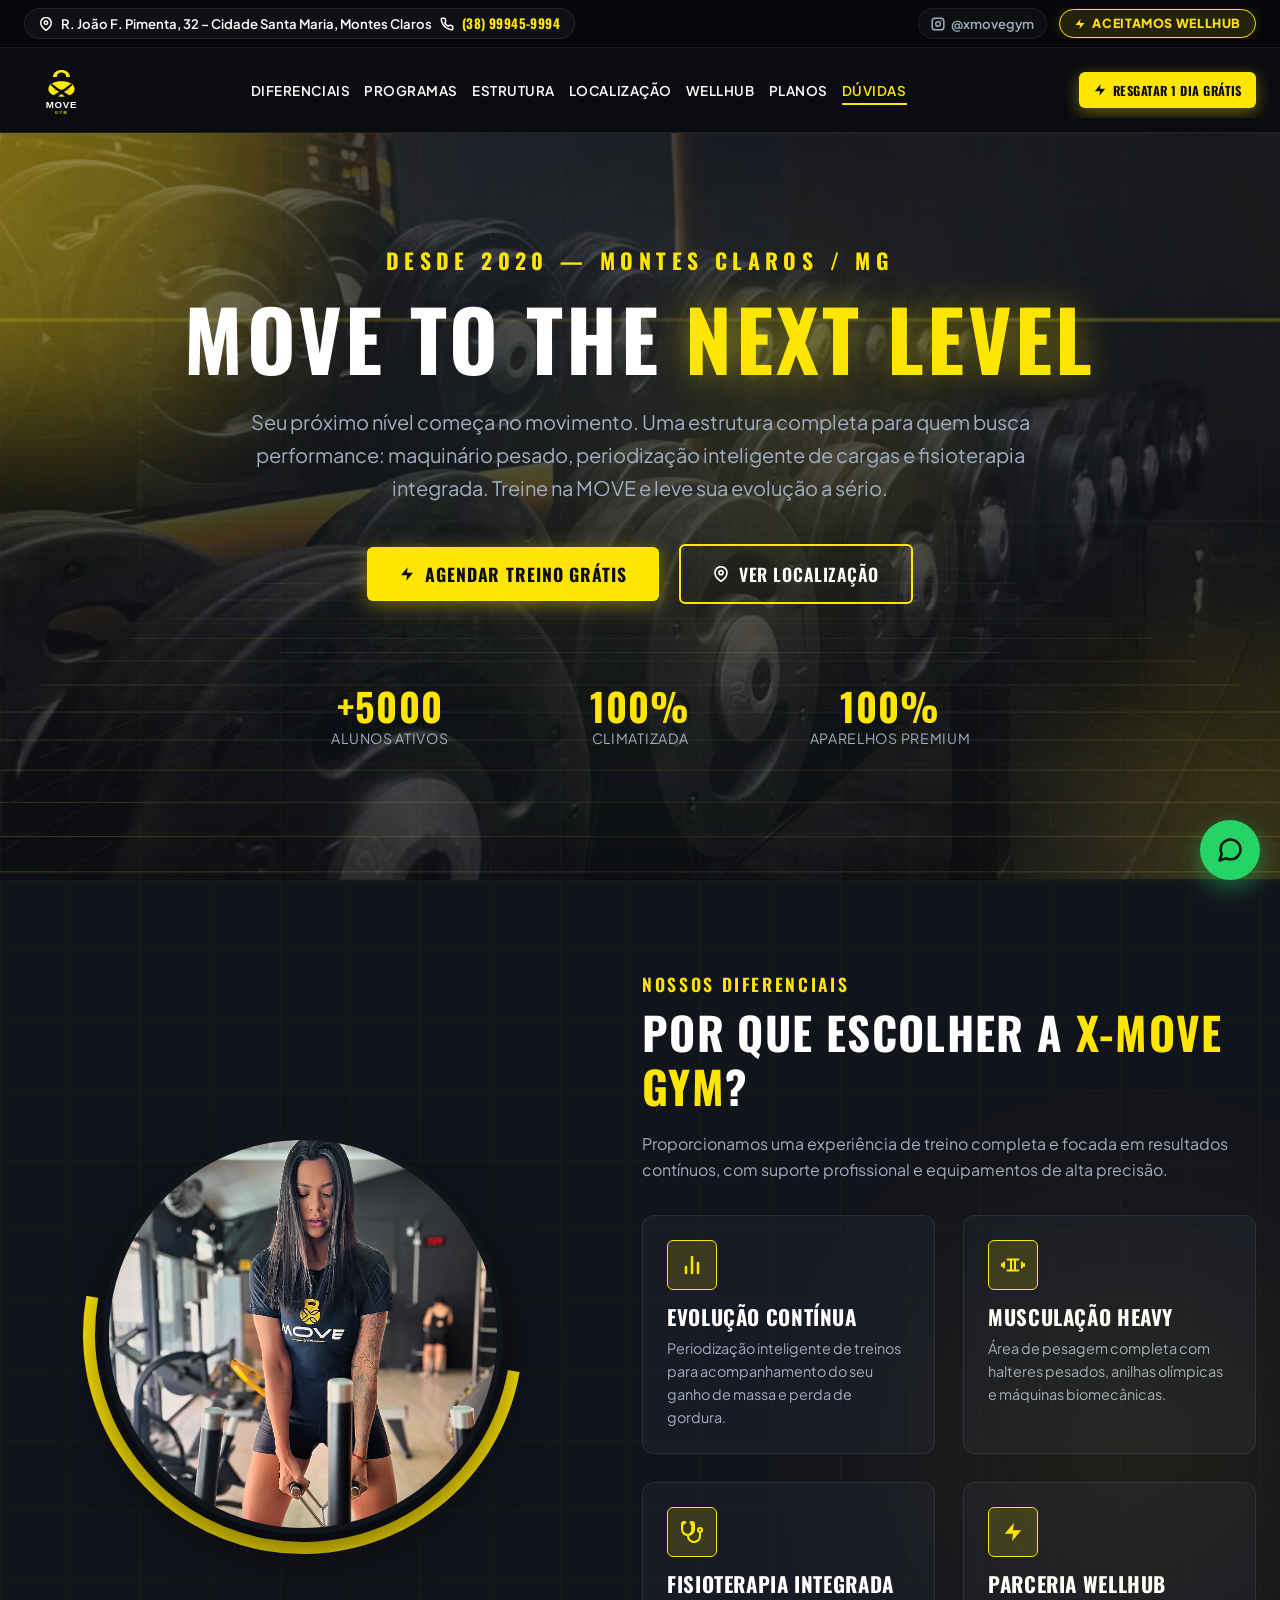
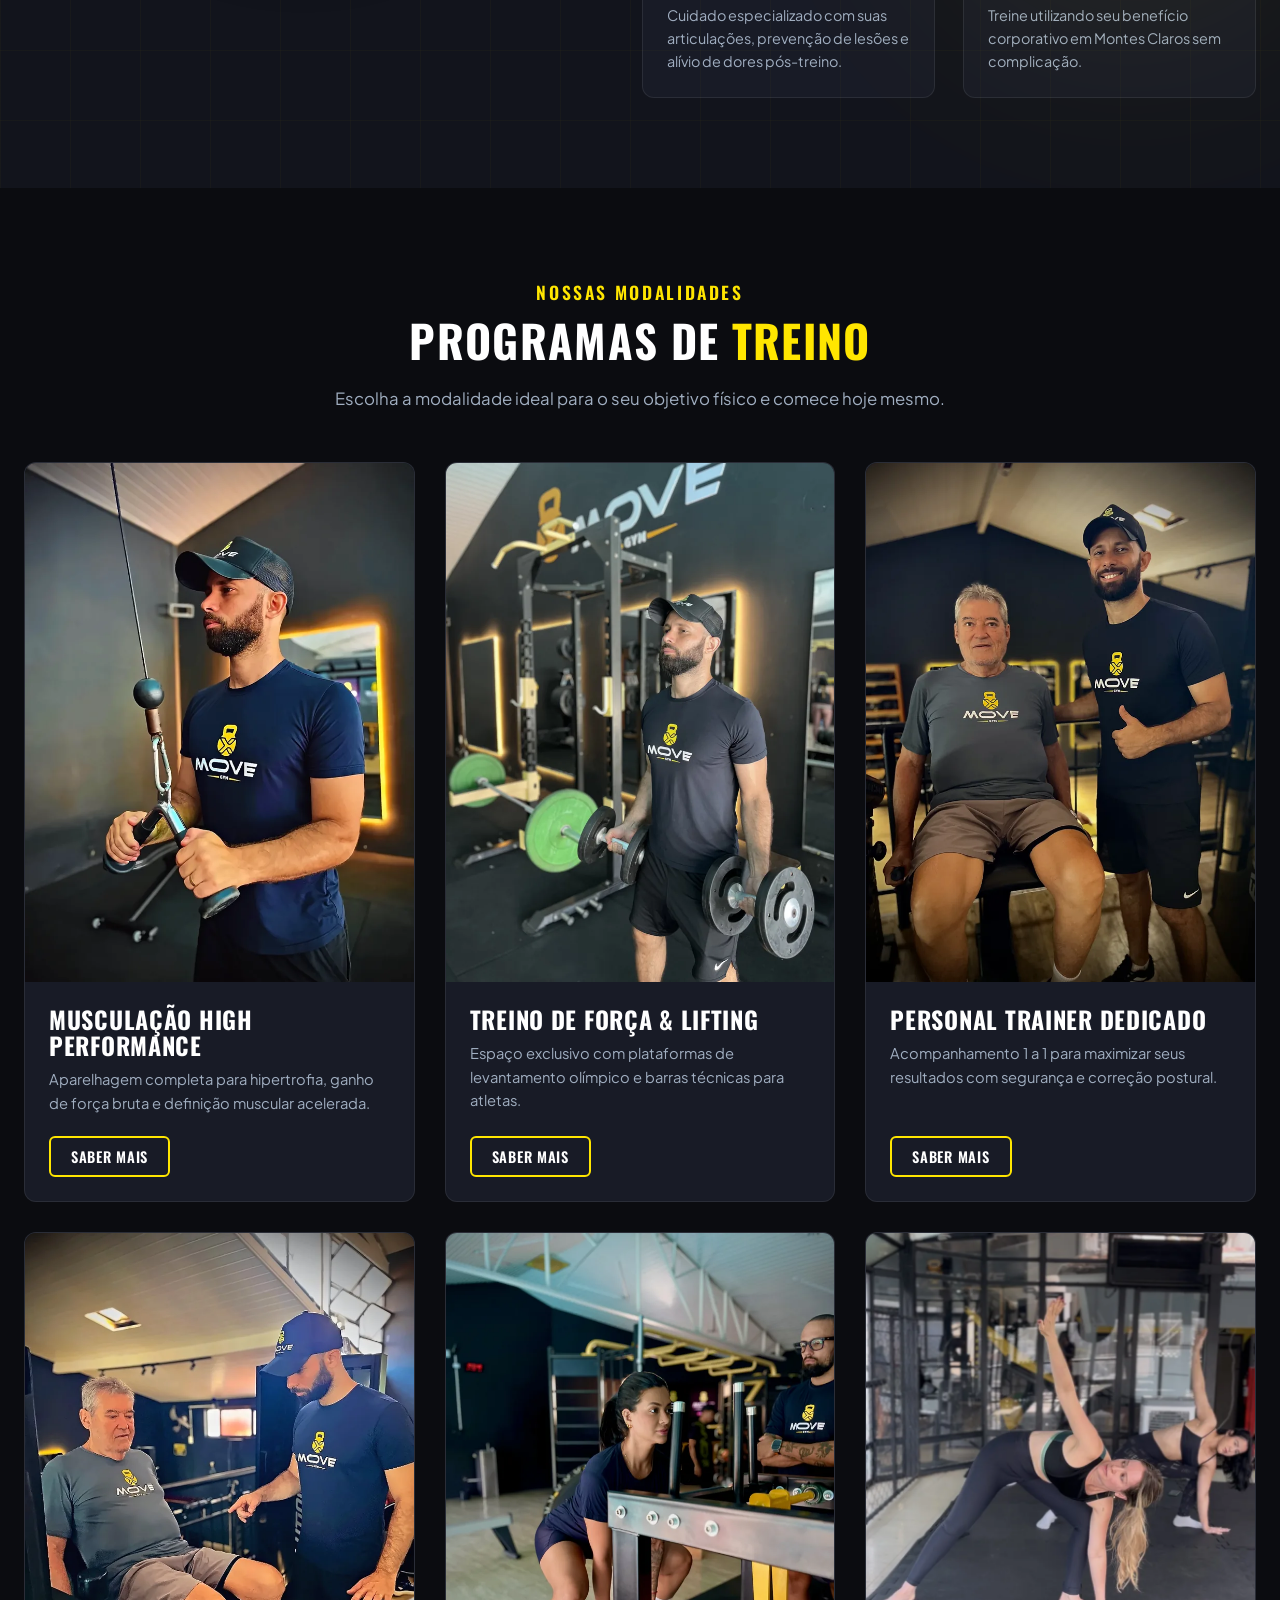
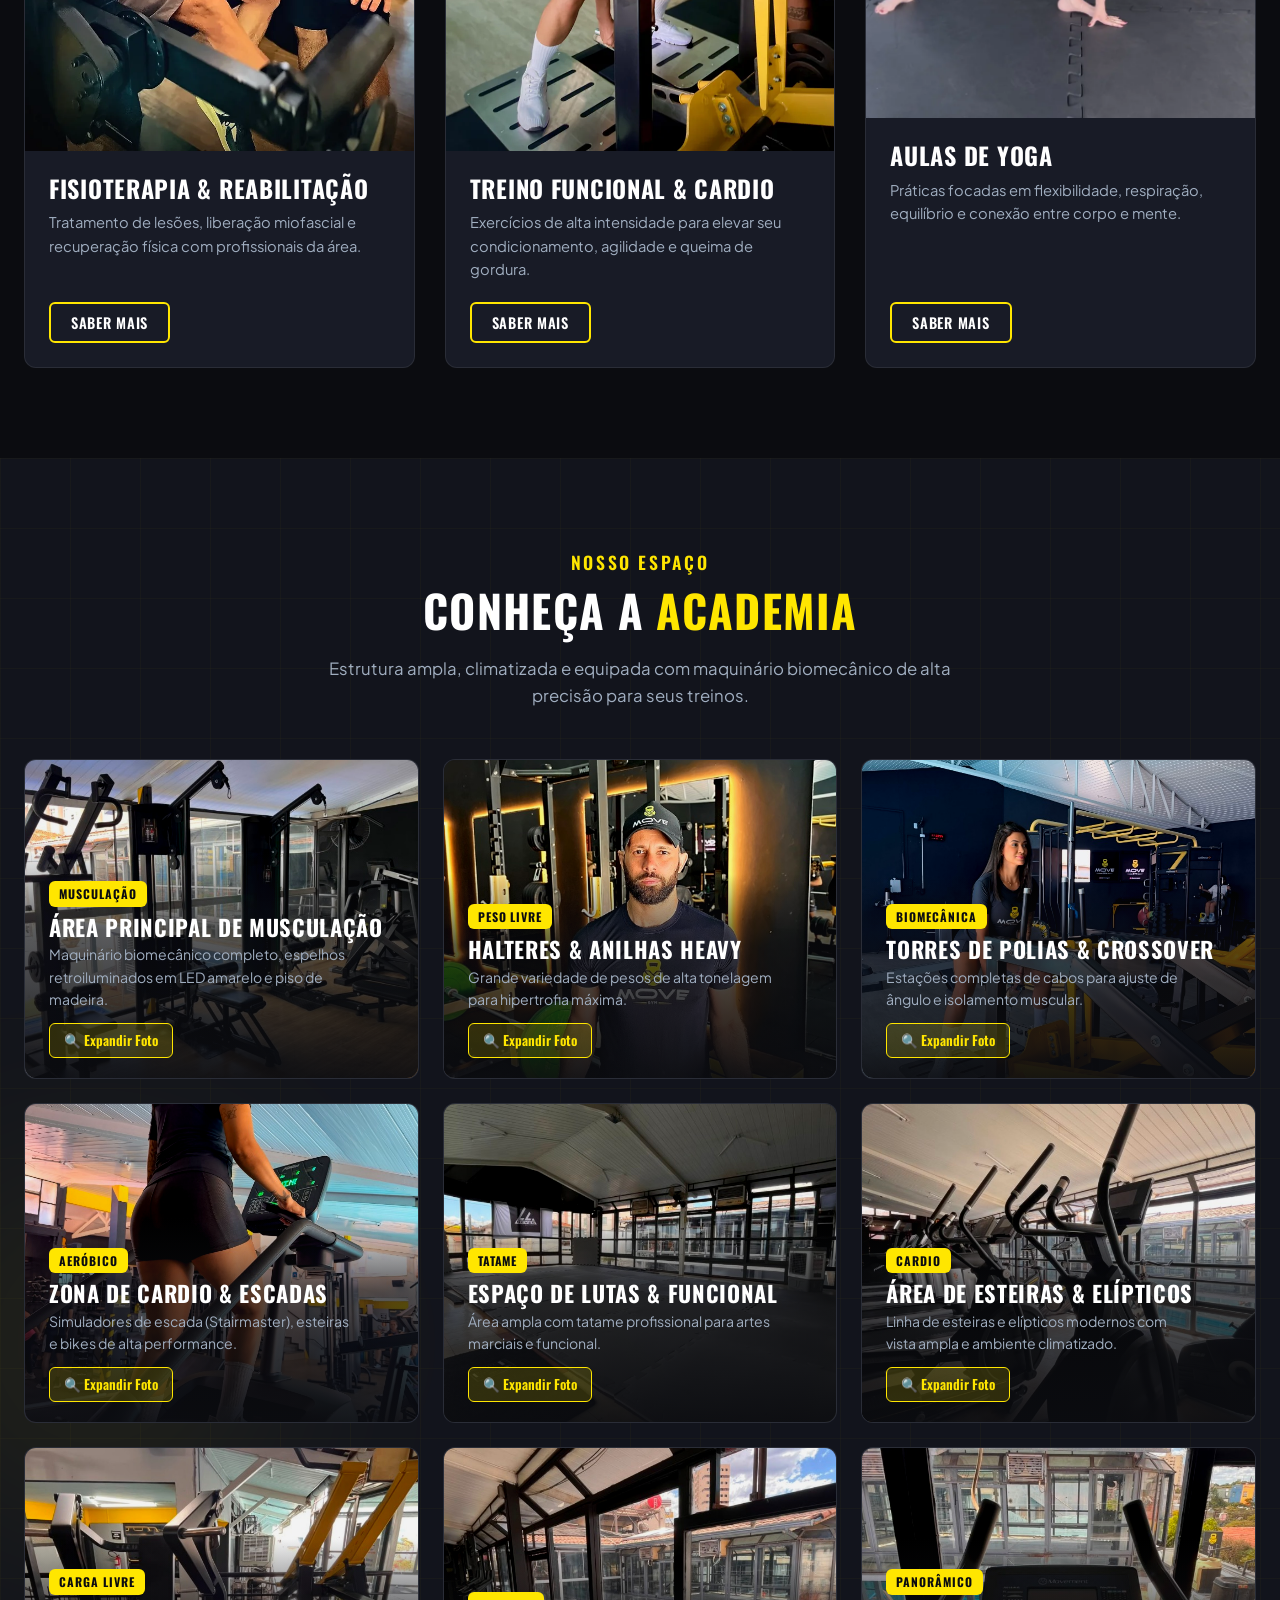
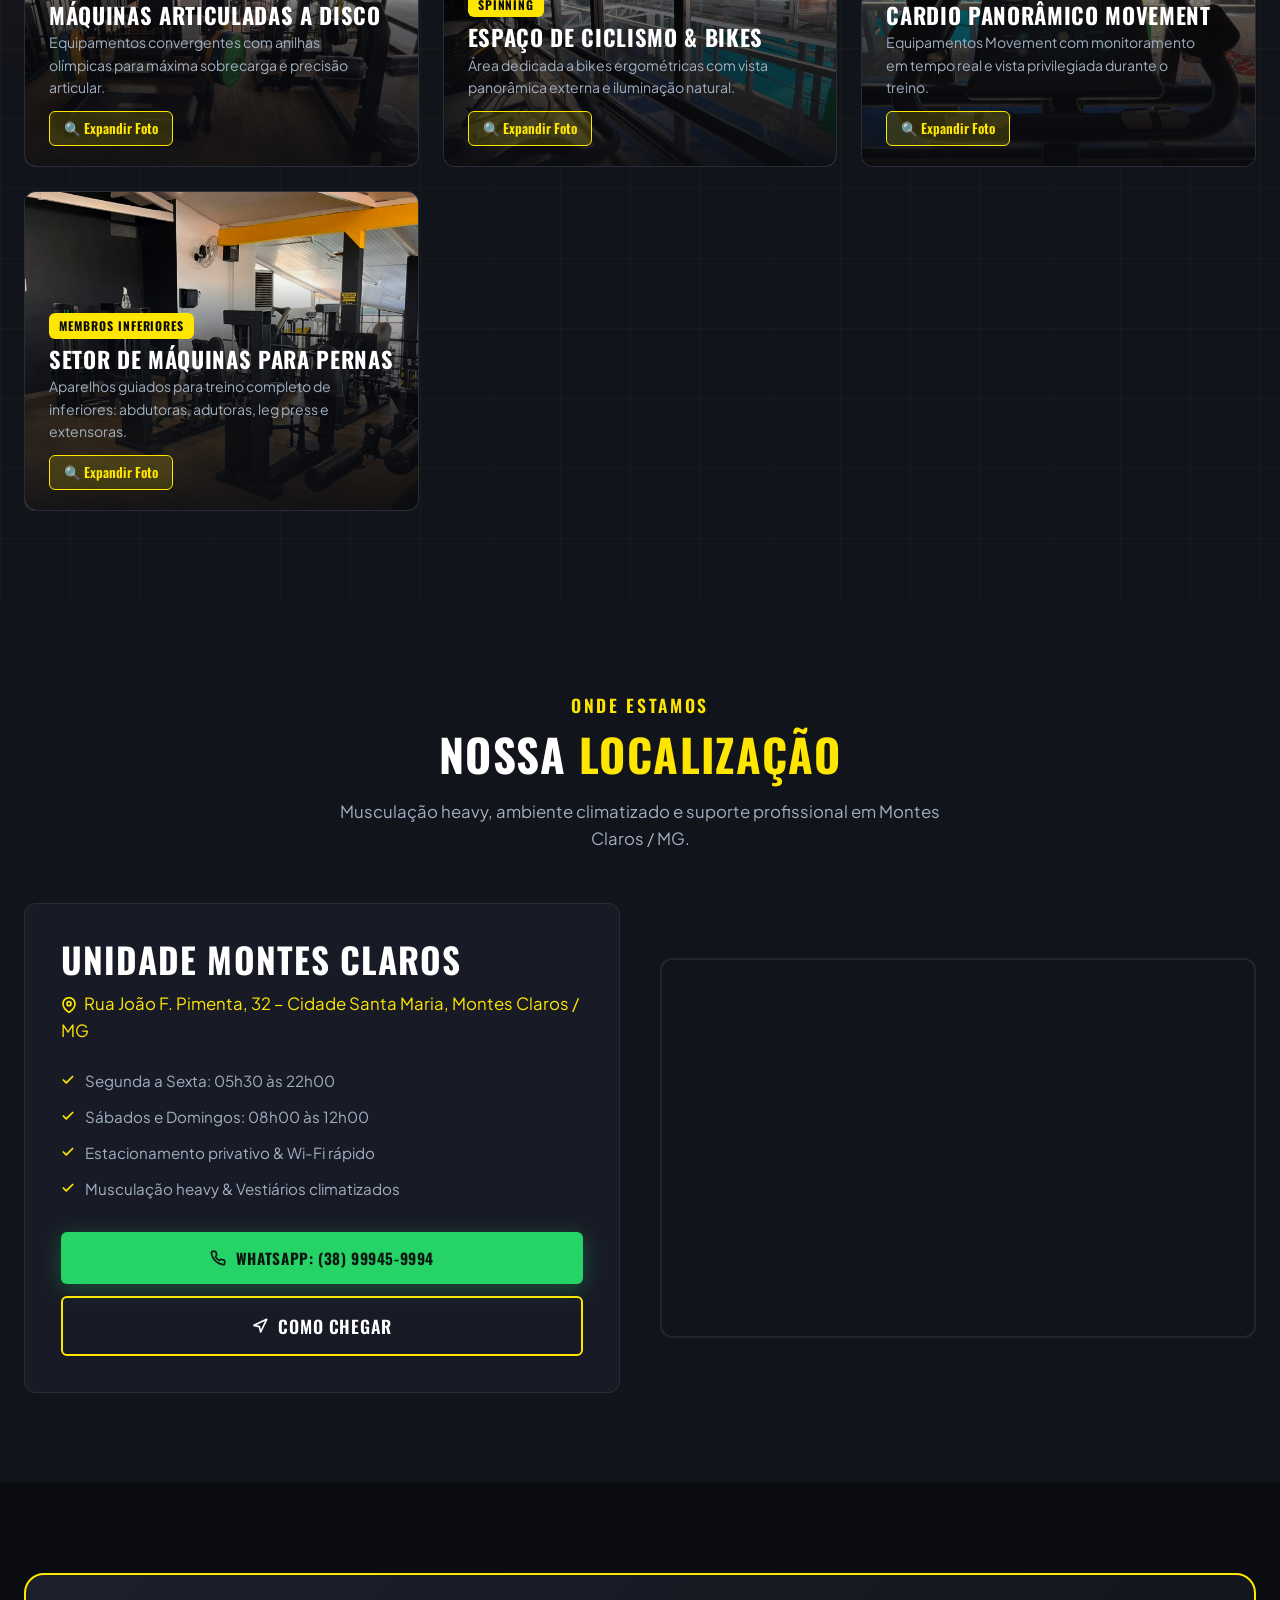
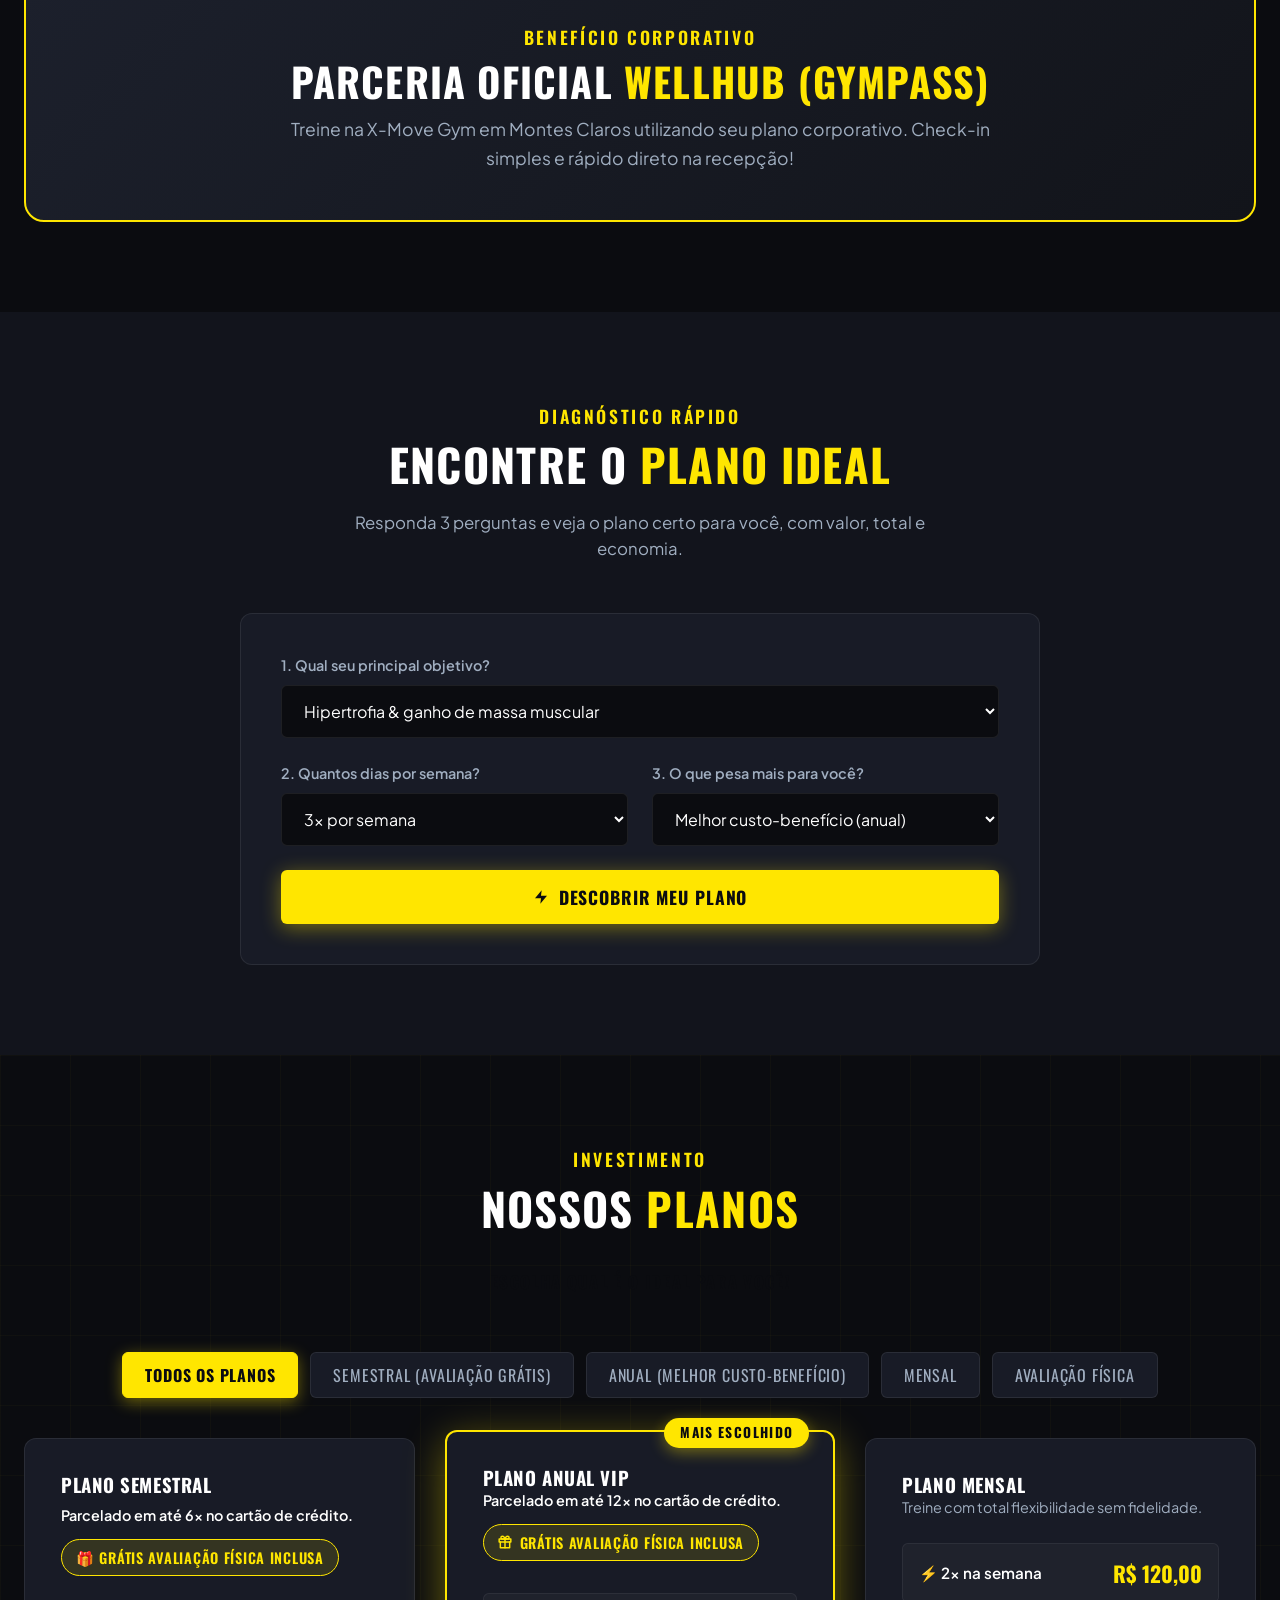
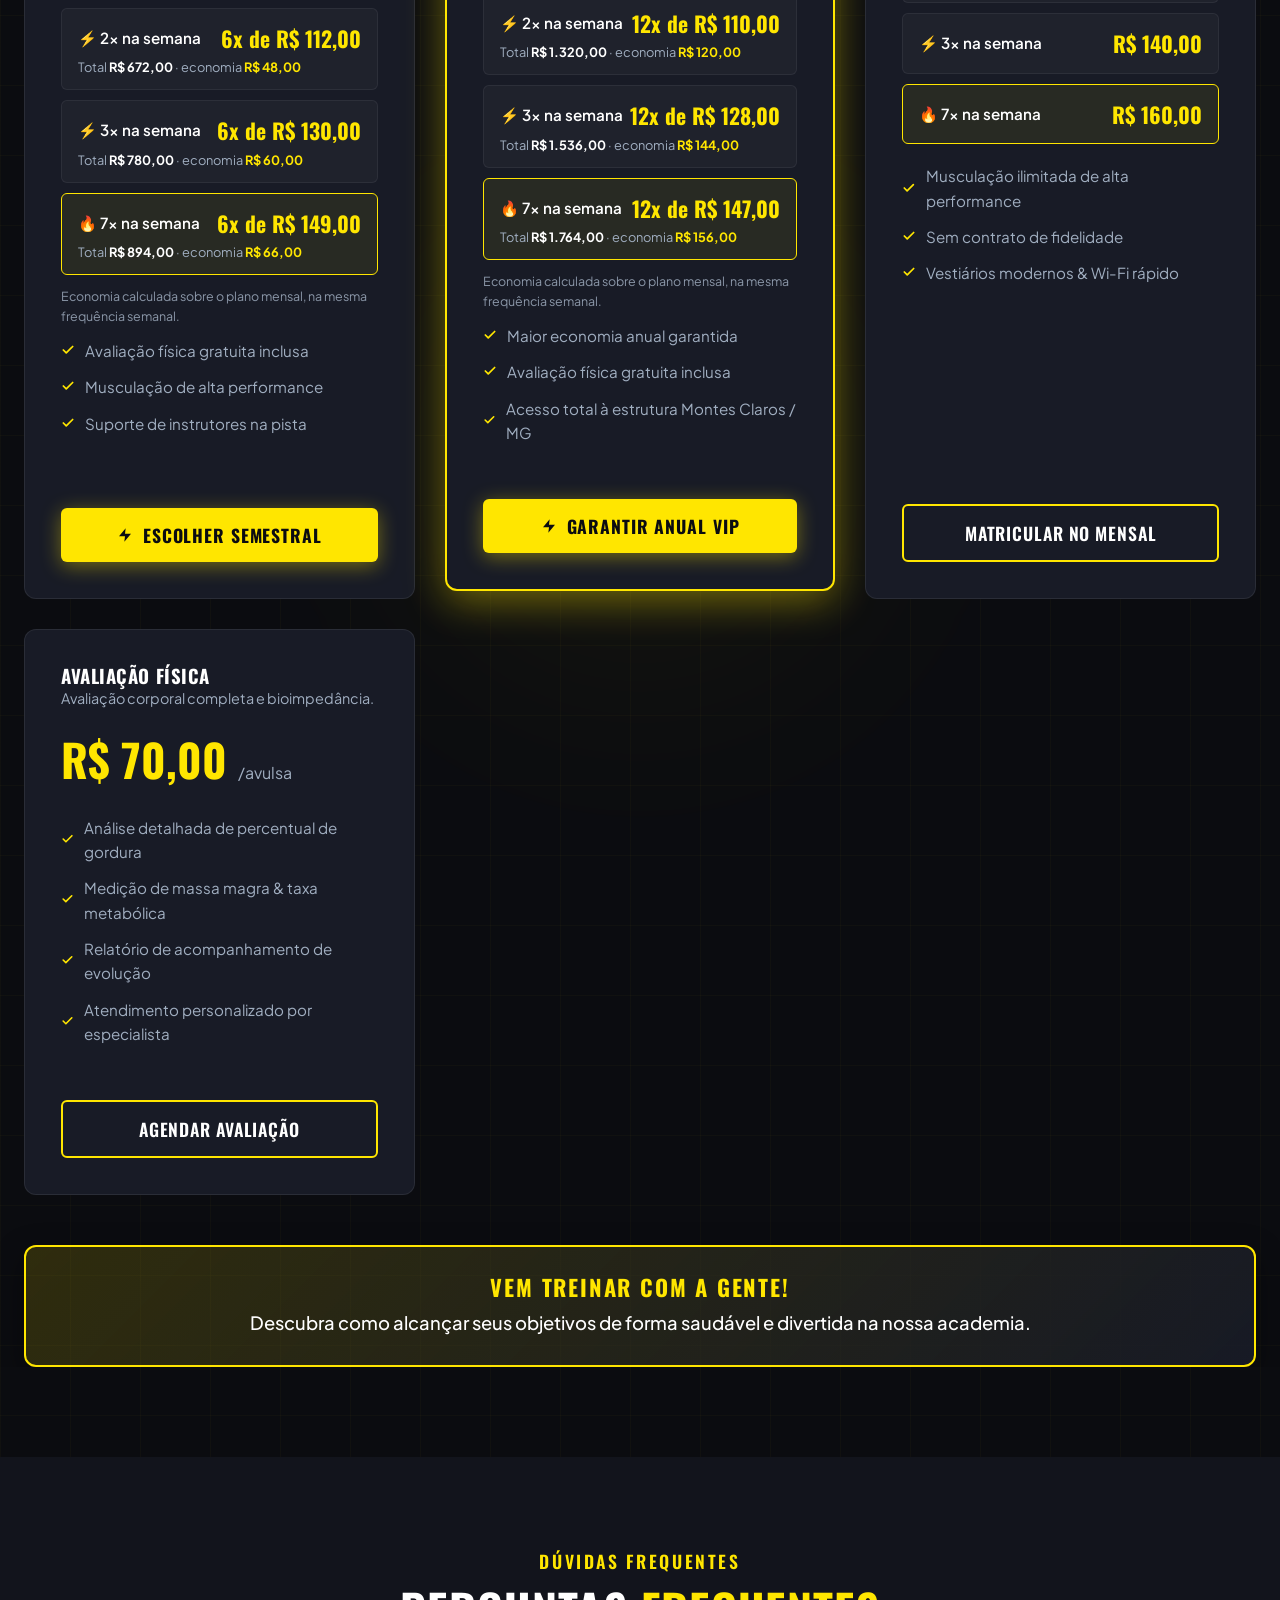
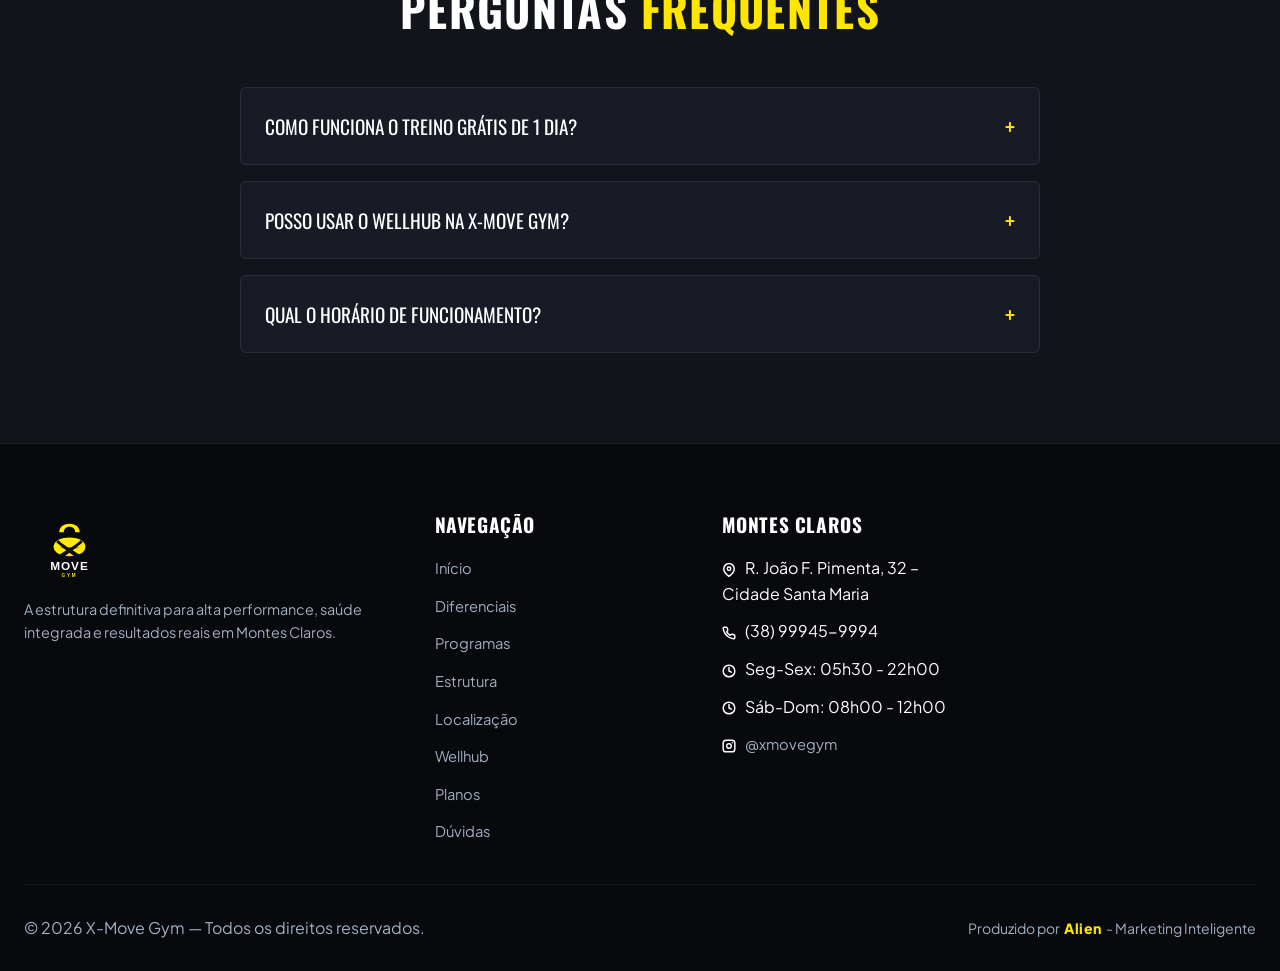
==== commit 81e5af60: "Revisão completa do site: fotos reais, planos com total/economia, simulador, SEO e acessibilidade - " ====
--- a/xmove-gym/index.html
+++ b/xmove-gym/index.html
@@ -3,20 +3,65 @@
 <head>
   <meta charset="UTF-8">
   <meta name="viewport" content="width=device-width, initial-scale=1.0">
-  
+  <script>document.documentElement.classList.add('js');</script>
+
   <!-- SEO & Social Meta Tags -->
   <title>X-Move Gym | Academia High Performance em Montes Claros</title>
   <meta name="description" content="Evolua além dos seus limites na X-Move Gym. Musculação de alta performance, personal trainer, fisioterapia integrada e parceria Wellhub/Gympass em Montes Claros / MG. Agende seu treino grátis!">
   <meta name="keywords" content="X-Move Gym, Academia Montes Claros, Musculação, Personal Trainer, Fisioterapia, Wellhub, Gympass">
+  <meta name="theme-color" content="#0b0c10">
+  <link rel="canonical" href="https://move-gym-nu.vercel.app/">
+
+  <meta property="og:type" content="website">
+  <meta property="og:locale" content="pt_BR">
+  <meta property="og:site_name" content="X-Move Gym">
+  <meta property="og:url" content="https://move-gym-nu.vercel.app/">
   <meta property="og:title" content="X-Move Gym | Make Your Body Shape">
   <meta property="og:description" content="A estrutura definitiva para transformar seus resultados físicos e saúde em Montes Claros.">
-  <meta property="og:image" content="https://images.unsplash.com/photo-1534438327276-14e5300c3a48?auto=format&fit=crop&w=1200&q=80">
-
-  <!-- Favicon & Stylesheet -->
+  <meta property="og:image" content="https://move-gym-nu.vercel.app/assets/images/og-image.jpg">
+  <meta property="og:image:width" content="1200">
+  <meta property="og:image:height" content="630">
+  <meta property="og:image:alt" content="Área de musculação da X-Move Gym em Montes Claros">
+  <meta name="twitter:card" content="summary_large_image">
+  <meta name="twitter:title" content="X-Move Gym | Academia High Performance em Montes Claros">
+  <meta name="twitter:description" content="Musculação, personal, fisioterapia integrada e Wellhub. Agende seu treino grátis.">
+  <meta name="twitter:image" content="https://move-gym-nu.vercel.app/assets/images/og-image.jpg">
+
+  <!-- Dados estruturados (SEO local) -->
+  <script type="application/ld+json">
+  {
+    "@context": "https://schema.org",
+    "@type": "ExerciseGym",
+    "name": "X-Move Gym",
+    "url": "https://move-gym-nu.vercel.app/",
+    "image": "https://move-gym-nu.vercel.app/assets/images/og-image.jpg",
+    "telephone": "+55 38 99945-9994",
+    "address": {
+      "@type": "PostalAddress",
+      "streetAddress": "Rua João F. Pimenta, 32",
+      "addressLocality": "Montes Claros",
+      "addressRegion": "MG",
+      "addressCountry": "BR"
+    },
+    "geo": { "@type": "GeoCoordinates", "latitude": -16.728485, "longitude": -43.8725011 },
+    "hasMap": "https://maps.app.goo.gl/956UyR5K5Nommwva8",
+    "openingHoursSpecification": [
+      { "@type": "OpeningHoursSpecification", "dayOfWeek": ["Monday","Tuesday","Wednesday","Thursday","Friday"], "opens": "05:30", "closes": "22:00" },
+      { "@type": "OpeningHoursSpecification", "dayOfWeek": ["Saturday","Sunday"], "opens": "08:00", "closes": "12:00" }
+    ],
+    "sameAs": ["https://www.instagram.com/xmovegym"]
+  }
+  </script>
+
+  <!-- Favicon, Fontes & Stylesheet -->
   <link rel="icon" type="image/svg+xml" href="images/logo-icon.svg">
+  <link rel="preconnect" href="https://fonts.googleapis.com">
+  <link rel="preconnect" href="https://fonts.gstatic.com" crossorigin>
+  <link rel="stylesheet" href="https://fonts.googleapis.com/css2?family=Oswald:wght@400;500;600;700&family=Plus+Jakarta+Sans:ital,wght@0,400;0,500;0,600;0,700;0,800;1,400&display=swap">
   <link rel="stylesheet" href="css/styles.css">
 </head>
 <body>
+  <a class="skip-link" href="#conteudo">Pular para o conteúdo</a>
 
   <!-- ==================== 1. TOP UTILITY BAR ==================== -->
   <div class="top-bar">
@@ -24,7 +69,7 @@
       
       <!-- Units & Quick WhatsApp Links -->
       <div class="top-bar-units">
-        <a href="https://wa.me/5538999459994" target="_blank" class="unit-top-badge" title="Falar no WhatsApp">
+        <a href="https://wa.me/5538999459994" target="_blank" rel="noopener noreferrer" class="unit-top-badge" title="Falar no WhatsApp">
           <svg width="14" height="14" viewBox="0 0 24 24" fill="none" stroke="currentColor" stroke-width="2.5" stroke-linecap="round" stroke-linejoin="round"><path d="M21 10c0 7-9 13-9 13s-9-6-9-13a9 9 0 0 1 18 0z"></path><circle cx="12" cy="10" r="3"></circle></svg>
           <span class="unit-city">R. João F. Pimenta, 32 – Cidade Santa Maria, Montes Claros</span>
           <svg width="14" height="14" viewBox="0 0 24 24" fill="none" stroke="currentColor" stroke-width="2.5" stroke-linecap="round" stroke-linejoin="round"><path d="M22 16.92v3a2 2 0 0 1-2.18 2 19.79 19.79 0 0 1-8.63-3.07 19.5 19.5 0 0 1-6-6 19.79 19.79 0 0 1-3.07-8.67A2 2 0 0 1 4.11 2h3a2 2 0 0 1 2 1.72 12.84 12.84 0 0 0 .7 2.81 2 2 0 0 1-.45 2.11L8.09 9.91a16 16 0 0 0 6 6l1.27-1.27a2 2 0 0 1 2.11-.45 12.84 12.84 0 0 0 2.81.7A2 2 0 0 1 22 16.92z"></path></svg>
@@ -34,7 +79,7 @@
 
       <!-- Social & Benefit Badges -->
       <div class="top-bar-right">
-        <a href="https://www.instagram.com/xmovegym" target="_blank" class="social-top-badge" id="top-bar-instagram">
+        <a href="https://www.instagram.com/xmovegym" target="_blank" rel="noopener noreferrer" class="social-top-badge" id="top-bar-instagram">
           <svg width="14" height="14" viewBox="0 0 24 24" fill="none" stroke="currentColor" stroke-width="2.5" stroke-linecap="round" stroke-linejoin="round"><rect x="2" y="2" width="20" height="20" rx="5" ry="5"></rect><path d="M16 11.37A4 4 0 1 1 12.63 8 4 4 0 0 1 16 11.37z"></path><line x1="17.5" y1="6.5" x2="17.51" y2="6.5"></line></svg>
           @xmovegym
         </a>
@@ -50,13 +95,12 @@
   <!-- ==================== 2. MAIN NAVBAR ==================== -->
   <header class="navbar" id="navbar">
     <div class="container nav-container">
-      <a href="#" class="brand-logo" id="nav-brand-logo">
+      <a href="#home" class="brand-logo" id="nav-brand-logo" aria-label="X-Move Gym - início">
         <img src="images/logo.svg" alt="X-Move Gym Logo" class="logo-svg-img">
       </a>
 
-      <nav>
+      <nav aria-label="Navegação principal">
         <ul class="nav-links" id="nav-menu">
-          <li><a href="#home" id="nav-home">Início</a></li>
           <li><a href="#why-choose" id="nav-why">Diferenciais</a></li>
           <li><a href="#programas" id="nav-programs">Programas</a></li>
           <li><a href="#estrutura" id="nav-estrutura">Estrutura</a></li>
@@ -68,21 +112,22 @@
       </nav>
 
       <div class="nav-cta-wrapper">
-        <button class="btn btn-orange open-modal-btn" id="btn-nav-pass">
+        <button type="button" class="btn btn-orange open-modal-btn" id="btn-nav-pass">
           <svg width="14" height="14" viewBox="0 0 24 24" fill="currentColor"><polygon points="13 2 3 14 12 14 11 22 21 10 12 10 13 2"></polygon></svg>
           Resgatar 1 Dia Grátis
         </button>
-        <button class="mobile-toggle-btn" id="mobileMenuBtn" aria-label="Abrir Menu">
+        <button type="button" class="mobile-toggle-btn" id="mobileMenuBtn" aria-label="Abrir menu" aria-expanded="false" aria-controls="nav-menu">
           <svg width="22" height="22" viewBox="0 0 24 24" fill="none" stroke="currentColor" stroke-width="2.5" stroke-linecap="round" stroke-linejoin="round"><line x1="3" y1="12" x2="21" y2="12"></line><line x1="3" y1="6" x2="21" y2="6"></line><line x1="3" y1="18" x2="21" y2="18"></line></svg>
         </button>
       </div>
     </div>
   </header>
 
+  <main id="conteudo">
   <!-- ==================== 3. HERO SECTION ==================== -->
   <section class="hero hero-centered" id="home">
-    <div class="hero-bg-image-overlay" style="background-image: url('assets/images/estrutura-halteres.jpg');"></div>
-    <video autoplay loop muted playsinline class="hero-bg-video">
+    <div class="hero-bg-image-overlay" style="background-image: url('assets/images/hero-background.jpg');"></div>
+    <video autoplay loop muted playsinline preload="metadata" poster="assets/hero-poster.jpg" class="hero-bg-video" aria-hidden="true">
       <source src="assets/neon_background_24s.mp4" type="video/mp4">
     </video>
     <div class="neon-grid-pattern"></div>
@@ -98,7 +143,7 @@
         </p>
         
         <div class="hero-actions">
-          <button class="btn btn-orange open-modal-btn" id="btn-hero-cta">
+          <button type="button" class="btn btn-orange open-modal-btn" id="btn-hero-cta">
             <svg width="16" height="16" viewBox="0 0 24 24" fill="currentColor"><polygon points="13 2 3 14 12 14 11 22 21 10 12 10 13 2"></polygon></svg>
             Agendar Treino Grátis
           </button>
@@ -127,7 +172,7 @@
   </section>
 
   <!-- ==================== 4. WHY CHOOSE US SECTION (CIRCULAR BADGE) ==================== -->
-  <section class="section" id="why-choose" style="background: var(--bg-dark-alt);">
+  <section class="section section-alt" id="why-choose">
     <div class="neon-grid-pattern"></div>
     <div class="neon-bg-orb orb-amber-right"></div>
     <div class="container why-us-grid">
@@ -136,14 +181,14 @@
       <div class="why-us-image-wrapper">
         <div class="orange-ring-arc"></div>
         <div class="circular-image-mask">
-          <img src="https://images.unsplash.com/photo-1571019613454-1cb2f99b2d8b?auto=format&fit=crop&w=800&q=80" alt="Personal Trainers X-Move Gym">
+          <img src="assets/images/diferenciais-aluna.jpg" alt="Aluna treinando na X-Move Gym" width="768" height="1024" loading="lazy" decoding="async">
         </div>
       </div>
 
       <div class="why-us-content">
         <span class="section-subtitle">NOSSOS DIFERENCIAIS</span>
-        <h2 class="section-title">POR QUE ESCOLHER A <span style="color: var(--accent-orange);">X-MOVE GYM</span>?</h2>
-        <p style="margin-top: 12px;">Proporcionamos uma experiência de treino completa e focada em resultados contínuos, com suporte profissional e equipamentos de alta precisão.</p>
+        <h2 class="section-title">POR QUE ESCOLHER A <span class="accent">X-MOVE GYM</span>?</h2>
+        <p class="lead-text">Proporcionamos uma experiência de treino completa e focada em resultados contínuos, com suporte profissional e equipamentos de alta precisão.</p>
 
         <div class="features-2x2-grid">
           <div class="feature-box">
@@ -188,94 +233,88 @@
     <div class="container">
       <div class="section-header">
         <span class="section-subtitle">NOSSAS MODALIDADES</span>
-        <h2 class="section-title">PROGRAMAS DE <span style="color: var(--accent-orange);">TREINO</span></h2>
+        <h2 class="section-title">PROGRAMAS DE <span class="accent">TREINO</span></h2>
         <p>Escolha a modalidade ideal para o seu objetivo físico e comece hoje mesmo.</p>
       </div>
 
       <div class="programs-grid">
-        <!-- Program 1 -->
-        <div class="program-card">
+        <article class="program-card">
           <div class="program-img">
-            <img src="https://images.unsplash.com/photo-1581009146145-b5ef050c2e1e?auto=format&fit=crop&w=600&q=80" alt="Cardio & Force Training">
+            <img src="assets/images/musculacao-high-performance.webp" alt="Aluno treinando musculação com halteres na X-Move Gym" width="750" height="1000" loading="lazy" decoding="async">
           </div>
           <div class="program-body">
             <h3>MUSCULAÇÃO HIGH PERFORMANCE</h3>
             <p>Aparelhagem completa para hipertrofia, ganho de força bruta e definição muscular acelerada.</p>
-            <button class="btn btn-outline open-modal-btn" style="padding: 8px 20px; font-size: 0.9rem;">Saber Mais</button>
-          </div>
-        </div>
-
-        <!-- Program 2 -->
-        <div class="program-card">
+            <button type="button" class="btn btn-outline btn-sm open-modal-btn">Saber Mais</button>
+          </div>
+        </article>
+
+        <article class="program-card">
           <div class="program-img">
-            <img src="https://images.unsplash.com/photo-1534367507873-d2d7e24c797f?auto=format&fit=crop&w=600&q=80" alt="Weight Lifting">
+            <img src="assets/images/programa-forca.webp" alt="Aluno fazendo rosca com halteres e anilhas ao lado do rack de força na X-Move Gym" width="750" height="1000" loading="lazy" decoding="async">
           </div>
           <div class="program-body">
             <h3>TREINO DE FORÇA & LIFTING</h3>
             <p>Espaço exclusivo com plataformas de levantamento olímpico e barras técnicas para atletas.</p>
-            <button class="btn btn-outline open-modal-btn" style="padding: 8px 20px; font-size: 0.9rem;">Saber Mais</button>
-          </div>
-        </div>
-
-        <!-- Program 3 -->
-        <div class="program-card">
+            <button type="button" class="btn btn-outline btn-sm open-modal-btn">Saber Mais</button>
+          </div>
+        </article>
+
+        <article class="program-card">
           <div class="program-img">
-            <img src="https://images.unsplash.com/photo-1571019613454-1cb2f99b2d8b?auto=format&fit=crop&w=600&q=80" alt="Personal Trainer">
+            <img src="assets/images/programa-personal.webp" alt="Personal trainer da X-Move Gym ao lado de aluno na máquina de treino" width="750" height="1000" loading="lazy" decoding="async">
           </div>
           <div class="program-body">
             <h3>PERSONAL TRAINER DEDICADO</h3>
             <p>Acompanhamento 1 a 1 para maximizar seus resultados com segurança e correção postural.</p>
-            <button class="btn btn-outline open-modal-btn" style="padding: 8px 20px; font-size: 0.9rem;">Saber Mais</button>
-          </div>
-        </div>
-
-        <!-- Program 4 -->
-        <div class="program-card">
+            <button type="button" class="btn btn-outline btn-sm open-modal-btn">Saber Mais</button>
+          </div>
+        </article>
+
+        <article class="program-card">
           <div class="program-img">
-            <img src="https://images.unsplash.com/photo-1574680096145-d05b474e2155?auto=format&fit=crop&w=600&q=80" alt="Physiotherapy Recovery">
+            <img src="assets/images/programa-fisioterapia.webp" alt="Atendimento de fisioterapia e reabilitação na X-Move Gym" width="750" height="1000" loading="lazy" decoding="async">
           </div>
           <div class="program-body">
             <h3>FISIOTERAPIA & REABILITAÇÃO</h3>
             <p>Tratamento de lesões, liberação miofascial e recuperação física com profissionais da área.</p>
-            <button class="btn btn-outline open-modal-btn" style="padding: 8px 20px; font-size: 0.9rem;">Saber Mais</button>
-          </div>
-        </div>
-
-        <!-- Program 5 -->
-        <div class="program-card">
+            <button type="button" class="btn btn-outline btn-sm open-modal-btn">Saber Mais</button>
+          </div>
+        </article>
+
+        <article class="program-card">
           <div class="program-img">
-            <img src="https://images.unsplash.com/photo-1517838277536-f5f99be501cd?auto=format&fit=crop&w=600&q=80" alt="Functional Training">
+            <img src="assets/images/programa-funcional.webp" alt="Aluna realizando treino funcional com trenó acompanhada pelo instrutor na X-Move Gym" width="750" height="1000" loading="lazy" decoding="async">
           </div>
           <div class="program-body">
             <h3>TREINO FUNCIONAL & CARDIO</h3>
             <p>Exercícios de alta intensidade para elevar seu condicionamento, agilidade e queima de gordura.</p>
-            <button class="btn btn-outline open-modal-btn" style="padding: 8px 20px; font-size: 0.9rem;">Saber Mais</button>
-          </div>
-        </div>
-
-        <!-- Program 6 -->
-        <div class="program-card">
+            <button type="button" class="btn btn-outline btn-sm open-modal-btn">Saber Mais</button>
+          </div>
+        </article>
+
+        <article class="program-card">
           <div class="program-img">
-            <img src="https://images.unsplash.com/photo-1518611012118-696072aa579a?auto=format&fit=crop&w=600&q=80" alt="Bioimpedance Assessment">
+            <img src="assets/images/programa-yoga.webp" alt="Alunas praticando yoga no tatame da X-Move Gym" width="800" height="1000" loading="lazy" decoding="async">
           </div>
           <div class="program-body">
-            <h3>AVALIAÇÃO DE BIOIMPEDÂNCIA</h3>
-            <p>Análise corporal detalhada percentual de gordura, massa magra e taxa metabólica basal.</p>
-            <button class="btn btn-outline open-modal-btn" style="padding: 8px 20px; font-size: 0.9rem;">Saber Mais</button>
-          </div>
-        </div>
+            <h3>AULAS DE YOGA</h3>
+            <p>Práticas focadas em flexibilidade, respiração, equilíbrio e conexão entre corpo e mente.</p>
+            <button type="button" class="btn btn-outline btn-sm open-modal-btn">Saber Mais</button>
+          </div>
+        </article>
       </div>
     </div>
   </section>
 
   <!-- ==================== CONHEÇA A ACADEMIA (ESTRUTURA) ==================== -->
-  <section class="section" id="estrutura" style="background: var(--bg-dark-alt);">
+  <section class="section section-alt" id="estrutura">
     <div class="neon-grid-pattern"></div>
     <div class="neon-bg-orb orb-yellow-left"></div>
     <div class="container">
       <div class="section-header">
         <span class="section-subtitle">NOSSO ESPAÇO</span>
-        <h2 class="section-title">CONHEÇA A <span style="color: var(--accent-yellow);">ACADEMIA</span></h2>
+        <h2 class="section-title">CONHEÇA A <span class="accent">ACADEMIA</span></h2>
         <p>Estrutura ampla, climatizada e equipada com maquinário biomecânico de alta precisão para seus treinos.</p>
       </div>
 
@@ -283,67 +322,132 @@
       <!-- Gallery Grid -->
       <div class="gallery-grid">
         
-        <!-- Item 1: Musculação Heavy (Featured Large) -->
-        <div class="gallery-item featured" data-gallery-cat="musculacao">
-          <div class="gallery-img-wrapper" data-lightbox-src="assets/images/estrutura-musculacao.jpg" data-lightbox-title="Área Principal de Musculação" data-lightbox-desc="Maquinário biomecânico completo, espelhos retroiluminados em LED amarelo e ambiente climatizado de alta performance.">
-            <img src="assets/images/estrutura-musculacao.jpg" alt="Área Principal de Musculação X-Move Gym">
+        <!-- Item 1: Musculação Heavy -->
+        <div class="gallery-item" data-gallery-cat="musculacao">
+          <div class="gallery-img-wrapper" role="button" tabindex="0" aria-label="Ampliar foto: Área Principal de Musculação" data-lightbox-src="assets/images/estrutura-musculacao.jpg" data-lightbox-title="Área Principal de Musculação" data-lightbox-desc="Maquinário biomecânico completo, espelhos retroiluminados em LED amarelo e ambiente climatizado de alta performance.">
+            <img src="assets/images/estrutura-musculacao.jpg" alt="Área Principal de Musculação X-Move Gym" width="1024" height="576" loading="lazy" decoding="async">
             <div class="gallery-overlay">
-              <span class="gallery-badge">DESTAQUE</span>
+              <span class="gallery-badge">MUSCULAÇÃO</span>
               <h3>Área Principal de Musculação</h3>
               <p>Maquinário biomecânico completo, espelhos retroiluminados em LED amarelo e piso de madeira.</p>
-              <button class="gallery-expand-btn">🔍 Expandir Foto</button>
+              <span class="gallery-expand-btn" aria-hidden="true">🔍 Expandir Foto</span>
             </div>
           </div>
         </div>
 
         <!-- Item 2: Halteres & Peso Livre -->
         <div class="gallery-item" data-gallery-cat="halteres">
-          <div class="gallery-img-wrapper" data-lightbox-src="assets/images/estrutura-halteres.jpg" data-lightbox-title="Estante de Halteres & Peso Livre" data-lightbox-desc="Ampla variedade de halteres pesados e anilhas de alta tonelagem para treinos de hipertrofia máxima e força bruta.">
-            <img src="assets/images/estrutura-halteres.jpg" alt="Estante de Halteres e Anilhas X-Move Gym">
+          <div class="gallery-img-wrapper" role="button" tabindex="0" aria-label="Ampliar foto: Estante de Halteres & Peso Livre" data-lightbox-src="assets/images/estrutura-halteres.jpg" data-lightbox-title="Estante de Halteres & Peso Livre" data-lightbox-desc="Ampla variedade de halteres pesados e anilhas de alta tonelagem para treinos de hipertrofia máxima e força bruta.">
+            <img src="assets/images/estrutura-halteres.jpg" alt="Estante de Halteres e Anilhas X-Move Gym" width="663" height="1024" loading="lazy" decoding="async">
             <div class="gallery-overlay">
               <span class="gallery-badge">PESO LIVRE</span>
               <h3>Halteres & Anilhas Heavy</h3>
               <p>Grande variedade de pesos de alta tonelagem para hipertrofia máxima.</p>
-              <button class="gallery-expand-btn">🔍 Expandir Foto</button>
+              <span class="gallery-expand-btn" aria-hidden="true">🔍 Expandir Foto</span>
             </div>
           </div>
         </div>
 
         <!-- Item 3: Torres de Polias -->
         <div class="gallery-item" data-gallery-cat="polias">
-          <div class="gallery-img-wrapper" data-lightbox-src="assets/images/estrutura-polias.jpg" data-lightbox-title="Torres de Polias & Crossover" data-lightbox-desc="Estações completas de cabos com regulagem de altura e puxadores biomecânicos para isolamento muscular perfeito.">
-            <img src="assets/images/estrutura-polias.jpg" alt="Torres de Polias e Crossover X-Move Gym">
+          <div class="gallery-img-wrapper" role="button" tabindex="0" aria-label="Ampliar foto: Torres de Polias & Crossover" data-lightbox-src="assets/images/estrutura-polias.jpg" data-lightbox-title="Torres de Polias & Crossover" data-lightbox-desc="Estações completas de cabos com regulagem de altura e puxadores biomecânicos para isolamento muscular perfeito.">
+            <img src="assets/images/estrutura-polias.jpg" alt="Torres de Polias e Crossover X-Move Gym" width="768" height="1024" loading="lazy" decoding="async">
             <div class="gallery-overlay">
               <span class="gallery-badge">BIOMECÂNICA</span>
               <h3>Torres de Polias & Crossover</h3>
               <p>Estações completas de cabos para ajuste de ângulo e isolamento muscular.</p>
-              <button class="gallery-expand-btn">🔍 Expandir Foto</button>
+              <span class="gallery-expand-btn" aria-hidden="true">🔍 Expandir Foto</span>
             </div>
           </div>
         </div>
 
         <!-- Item 4: Zona Cardio -->
         <div class="gallery-item" data-gallery-cat="cardio">
-          <div class="gallery-img-wrapper" data-lightbox-src="assets/images/estrutura-cardio.jpg" data-lightbox-title="Zona de Cardio & Escadas" data-lightbox-desc="Equipamentos aeróbicos de alta performance incluindo simuladores de escada (Stairmaster), esteiras rápidas e bikes.">
-            <img src="assets/images/estrutura-cardio.jpg" alt="Zona de Cardio e Escadas X-Move Gym">
+          <div class="gallery-img-wrapper" role="button" tabindex="0" aria-label="Ampliar foto: Zona de Cardio & Escadas" data-lightbox-src="assets/images/estrutura-cardio.jpg" data-lightbox-title="Zona de Cardio & Escadas" data-lightbox-desc="Equipamentos aeróbicos de alta performance incluindo simuladores de escada (Stairmaster), esteiras rápidas e bikes.">
+            <img src="assets/images/estrutura-cardio.jpg" alt="Zona de Cardio e Escadas X-Move Gym" width="768" height="1024" loading="lazy" decoding="async">
             <div class="gallery-overlay">
               <span class="gallery-badge">AERÓBICO</span>
               <h3>Zona de Cardio & Escadas</h3>
               <p>Simuladores de escada (Stairmaster), esteiras e bikes de alta performance.</p>
-              <button class="gallery-expand-btn">🔍 Expandir Foto</button>
+              <span class="gallery-expand-btn" aria-hidden="true">🔍 Expandir Foto</span>
             </div>
           </div>
         </div>
 
         <!-- Item 5: Tatame & Lutas -->
         <div class="gallery-item" data-gallery-cat="tatame">
-          <div class="gallery-img-wrapper" data-lightbox-src="assets/images/estrutura-tatame.jpg" data-lightbox-title="Espaço Tatame & Artes Marciais" data-lightbox-desc="Área ampla coberta com tatames profissionais para treinos funcionais, aulas coletivas e artes marciais (Jiu-Jitsu / Lutas).">
-            <img src="assets/images/estrutura-tatame.jpg" alt="Espaço Tatame e Lutas X-Move Gym">
+          <div class="gallery-img-wrapper" role="button" tabindex="0" aria-label="Ampliar foto: Espaço Tatame & Artes Marciais" data-lightbox-src="assets/images/estrutura-tatame.jpg" data-lightbox-title="Espaço Tatame & Artes Marciais" data-lightbox-desc="Área ampla coberta com tatames profissionais para treinos funcionais, aulas coletivas e artes marciais (Jiu-Jitsu / Lutas).">
+            <img src="assets/images/estrutura-tatame.jpg" alt="Espaço Tatame e Lutas X-Move Gym" width="1024" height="576" loading="lazy" decoding="async" style="object-position: center 60%;">
             <div class="gallery-overlay">
               <span class="gallery-badge">TATAME</span>
               <h3>Espaço de Lutas & Funcional</h3>
               <p>Área ampla com tatame profissional para artes marciais e funcional.</p>
-              <button class="gallery-expand-btn">🔍 Expandir Foto</button>
+              <span class="gallery-expand-btn" aria-hidden="true">🔍 Expandir Foto</span>
+            </div>
+          </div>
+        </div>
+
+        <!-- Item 6: Área de Esteiras & Elípticos -->
+        <div class="gallery-item" data-gallery-cat="cardio">
+          <div class="gallery-img-wrapper" role="button" tabindex="0" aria-label="Ampliar foto: Área de Esteiras & Elípticos" data-lightbox-src="assets/images/estrutura-esteiras-elipticos.jpg" data-lightbox-title="Área de Esteiras & Elípticos" data-lightbox-desc="Linha de esteiras e elípticos modernos com vista ampla e ambiente climatizado.">
+            <img src="assets/images/estrutura-esteiras-elipticos.jpg" alt="Área de Esteiras e Elípticos X-Move Gym" width="1024" height="576" loading="lazy" decoding="async">
+            <div class="gallery-overlay">
+              <span class="gallery-badge">CARDIO</span>
+              <h3>Área de Esteiras & Elípticos</h3>
+              <p>Linha de esteiras e elípticos modernos com vista ampla e ambiente climatizado.</p>
+              <span class="gallery-expand-btn" aria-hidden="true">🔍 Expandir Foto</span>
+            </div>
+          </div>
+        </div>
+
+        <!-- Item 7: Máquinas Articuladas a Disco -->
+        <div class="gallery-item" data-gallery-cat="musculacao">
+          <div class="gallery-img-wrapper" role="button" tabindex="0" aria-label="Ampliar foto: Máquinas Articuladas a Disco" data-lightbox-src="assets/images/estrutura-articuladas-disco.jpg" data-lightbox-title="Máquinas Articuladas a Disco" data-lightbox-desc="Equipamentos convergentes com anilhas olímpicas para máxima sobrecarga e precisão articular.">
+            <img src="assets/images/estrutura-articuladas-disco.jpg" alt="Máquinas Articuladas a Disco X-Move Gym" width="1024" height="576" loading="lazy" decoding="async">
+            <div class="gallery-overlay">
+              <span class="gallery-badge">CARGA LIVRE</span>
+              <h3>Máquinas Articuladas a Disco</h3>
+              <p>Equipamentos convergentes com anilhas olímpicas para máxima sobrecarga e precisão articular.</p>
+              <span class="gallery-expand-btn" aria-hidden="true">🔍 Expandir Foto</span>
+            </div>
+          </div>
+        </div>
+
+        <!-- Item 8: Espaço de Ciclismo & Bikes -->
+        <div class="gallery-item" data-gallery-cat="cardio">
+          <div class="gallery-img-wrapper" role="button" tabindex="0" aria-label="Ampliar foto: Espaço de Ciclismo & Bikes" data-lightbox-src="assets/images/estrutura-bikes-panoramica.jpg" data-lightbox-title="Espaço de Ciclismo & Bikes" data-lightbox-desc="Área dedicada a bikes ergométricas com vista panorâmica externa e iluminação natural.">
+            <img src="assets/images/estrutura-bikes-panoramica.jpg" alt="Espaço de Ciclismo e Bikes X-Move Gym" width="1024" height="576" loading="lazy" decoding="async">
+            <div class="gallery-overlay">
+              <span class="gallery-badge">SPINNING</span>
+              <h3>Espaço de Ciclismo & Bikes</h3>
+              <p>Área dedicada a bikes ergométricas com vista panorâmica externa e iluminação natural.</p>
+              <span class="gallery-expand-btn" aria-hidden="true">🔍 Expandir Foto</span>
+            </div>
+          </div>
+        </div>
+
+        <!-- Item 9: Cardio Panorâmico Movement -->
+        <div class="gallery-item" data-gallery-cat="cardio">
+          <div class="gallery-img-wrapper" role="button" tabindex="0" aria-label="Ampliar foto: Cardio Panorâmico Movement" data-lightbox-src="assets/images/estrutura-cardio-movement.jpg" data-lightbox-title="Cardio Panorâmico Movement" data-lightbox-desc="Equipamentos Movement com monitoramento em tempo real e vista privilegiada durante o treino.">
+            <img src="assets/images/estrutura-cardio-movement.jpg" alt="Cardio Panorâmico Movement X-Move Gym" width="1024" height="576" loading="lazy" decoding="async">
+            <div class="gallery-overlay">
+              <span class="gallery-badge">PANORÂMICO</span>
+              <h3>Cardio Panorâmico Movement</h3>
+              <p>Equipamentos Movement com monitoramento em tempo real e vista privilegiada durante o treino.</p>
+              <span class="gallery-expand-btn" aria-hidden="true">🔍 Expandir Foto</span>
+            </div>
+          </div>
+        </div>
+
+        <!-- Item 10: Setor de Máquinas para Pernas -->
+        <div class="gallery-item" data-gallery-cat="musculacao">
+          <div class="gallery-img-wrapper" role="button" tabindex="0" aria-label="Ampliar foto: Setor de Máquinas para Pernas" data-lightbox-src="assets/images/estrutura-maquinas-pernas.jpg" data-lightbox-title="Setor de Máquinas para Pernas" data-lightbox-desc="Aparelhos guiados para treino completo de inferiores: abdutoras, adutoras, leg press e extensoras.">
+            <img src="assets/images/estrutura-maquinas-pernas.jpg" alt="Setor de Máquinas para Pernas X-Move Gym" width="1024" height="576" loading="lazy" decoding="async">
+            <div class="gallery-overlay">
+              <span class="gallery-badge">MEMBROS INFERIORES</span>
+              <h3>Setor de Máquinas para Pernas</h3>
+              <p>Aparelhos guiados para treino completo de inferiores: abdutoras, adutoras, leg press e extensoras.</p>
+              <span class="gallery-expand-btn" aria-hidden="true">🔍 Expandir Foto</span>
             </div>
           </div>
         </div>
@@ -353,11 +457,11 @@
   </section>
 
   <!-- ==================== 6. NOSSA LOCALIZAÇÃO ==================== -->
-  <section class="section" id="unidades" style="background: var(--bg-dark-alt);">
+  <section class="section section-alt" id="unidades">
     <div class="container">
       <div class="section-header">
         <span class="section-subtitle">ONDE ESTAMOS</span>
-        <h2 class="section-title">NOSSA <span style="color: var(--accent-yellow);">LOCALIZAÇÃO</span></h2>
+        <h2 class="section-title">NOSSA <span class="accent">LOCALIZAÇÃO</span></h2>
         <p>Musculação heavy, ambiente climatizado e suporte profissional em Montes Claros / MG.</p>
       </div>
 
@@ -375,13 +479,17 @@
             <li><span class="check"><svg width="14" height="14" viewBox="0 0 24 24" fill="none" stroke="currentColor" stroke-width="3" stroke-linecap="round" stroke-linejoin="round"><polyline points="20 6 9 17 4 12"></polyline></svg></span> Estacionamento privativo & Wi-Fi rápido</li>
             <li><span class="check"><svg width="14" height="14" viewBox="0 0 24 24" fill="none" stroke="currentColor" stroke-width="3" stroke-linecap="round" stroke-linejoin="round"><polyline points="20 6 9 17 4 12"></polyline></svg></span> Musculação heavy & Vestiários climatizados</li>
           </ul>
-          <a href="https://wa.me/5538999459994?text=Olá!%20Gostaria%20de%20informações%20sobre%20a%20unidade%20Montes%20Claros." target="_blank" class="btn btn-whatsapp">
+          <a href="https://wa.me/5538999459994?text=Ol%C3%A1!%20Gostaria%20de%20informa%C3%A7%C3%B5es%20sobre%20a%20X-Move%20Gym." target="_blank" rel="noopener noreferrer" class="btn btn-whatsapp">
             <svg width="16" height="16" viewBox="0 0 24 24" fill="none" stroke="currentColor" stroke-width="2.5" stroke-linecap="round" stroke-linejoin="round"><path d="M22 16.92v3a2 2 0 0 1-2.18 2 19.79 19.79 0 0 1-8.63-3.07 19.5 19.5 0 0 1-6-6 19.79 19.79 0 0 1-3.07-8.67A2 2 0 0 1 4.11 2h3a2 2 0 0 1 2 1.72 12.84 12.84 0 0 0 .7 2.81 2 2 0 0 1-.45 2.11L8.09 9.91a16 16 0 0 0 6 6l1.27-1.27a2 2 0 0 1 2.11-.45 12.84 12.84 0 0 0 2.81.7A2 2 0 0 1 22 16.92z"></path></svg>
-            WhatsApp MOC: (38) 99945-9994
+            WhatsApp: (38) 99945-9994
           </a>
+          <a href="https://maps.app.goo.gl/956UyR5K5Nommwva8" target="_blank" rel="noopener noreferrer" class="btn btn-outline btn-block map-route-btn">
+            <svg width="16" height="16" viewBox="0 0 24 24" fill="none" stroke="currentColor" stroke-width="2.5" stroke-linecap="round" stroke-linejoin="round" aria-hidden="true"><polygon points="3 11 22 2 13 21 11 13 3 11"></polygon></svg>
+            Como chegar
+          </a>
         </div>
         <div class="unit-map-container">
-          <iframe title="Mapa Montes Claros" src="https://www.google.com/maps/embed?pb=!1m18!1m12!1m3!1d3801.425121895232!2d-43.8682!3d-16.7275!2m3!1f0!2f0!3f0!3m2!1i1024!2i768!4f13.1!3m3!1m2!1s0x0%3A0x0!2zMTbCsDQzJzM5LjAiUyA0M8KwNTInMDUuNSJX!5e0!3m2!1spt-BR!2sbr!4v1700000000000" allowfullscreen="" loading="lazy"></iframe>
+          <iframe title="Mapa: X-Move Gym, Rua João F. Pimenta, 32, Montes Claros" src="https://www.google.com/maps?q=-16.728485,-43.8725011&hl=pt-BR&z=17&output=embed" allowfullscreen loading="lazy" referrerpolicy="no-referrer-when-downgrade"></iframe>
         </div>
       </div>
 
@@ -394,57 +502,71 @@
       <div class="wellhub-banner">
         <div class="wellhub-content">
           <span class="section-subtitle">BENEFÍCIO CORPORATIVO</span>
-          <h2>PARCERIA OFICIAL <span style="color: var(--accent-yellow);">WELLHUB (GYMPASS)</span></h2>
+          <h2>PARCERIA OFICIAL <span class="accent">WELLHUB (GYMPASS)</span></h2>
           <p>Treine na X-Move Gym em Montes Claros utilizando seu plano corporativo. Check-in simples e rápido direto na recepção!</p>
         </div>
-        <div style="text-align: center;">
-          <button class="btn btn-orange open-modal-btn" id="btn-wellhub">
-            <svg width="16" height="16" viewBox="0 0 24 24" fill="currentColor"><polygon points="13 2 3 14 12 14 11 22 21 10 12 10 13 2"></polygon></svg>
-            Validar Check-in Wellhub
-          </button>
-        </div>
       </div>
     </div>
   </section>
 
-  <!-- ==================== 8. CALCULADORA DE TREINO ==================== -->
-  <section class="section" id="simulador" style="background: var(--bg-dark-alt);">
+  <!-- ==================== 8. SIMULADOR DE PLANO ==================== -->
+  <section class="section section-alt" id="simulador">
     <div class="container">
       <div class="section-header">
         <span class="section-subtitle">DIAGNÓSTICO RÁPIDO</span>
-        <h2 class="section-title">CALCULADORA DE <span style="color: var(--accent-orange);">TREINO</span></h2>
-        <p>Insira seus dados para receber uma recomendação imediata.</p>
+        <h2 class="section-title">ENCONTRE O <span class="accent">PLANO IDEAL</span></h2>
+        <p>Responda 3 perguntas e veja o plano certo para você, com valor, total e economia.</p>
       </div>
 
       <div class="calc-card">
-        <div class="calc-grid">
-          <div class="input-group">
-            <label for="calcWeight">Seu Peso (kg)</label>
-            <input type="number" id="calcWeight" class="input-control" placeholder="Ex: 75">
-          </div>
-          <div class="input-group">
-            <label for="calcHeight">Sua Altura (cm)</label>
-            <input type="number" id="calcHeight" class="input-control" placeholder="Ex: 175">
-          </div>
-          <div class="input-group" style="grid-column: 1 / -1;">
-            <label for="calcGoal">Qual seu Principal Objetivo?</label>
-            <select id="calcGoal" class="input-control">
-              <option value="hypertrophy">Hipertrofia & Ganho de Massa Muscular</option>
-              <option value="weightloss">Emagrecimento & Definição Corporal</option>
-              <option value="health">Saúde, Postura e Qualidade de Vida</option>
-            </select>
-          </div>
-        </div>
-
-        <button class="btn btn-orange btn-full" id="calcBtn">
-          ⚡ Gerar Recomendação de Treino
-        </button>
-
-        <div class="calc-result-box" id="calcResult">
-          <p id="resultText" style="color: var(--text-main); font-weight: 600;"></p>
-          <button class="btn btn-whatsapp open-modal-btn" style="margin-top: 16px;">
-            💬 Resgatar Plano Personalizado
+        <form id="planFinder" novalidate>
+          <div class="calc-grid">
+            <div class="input-group" style="grid-column: 1 / -1;">
+              <label for="calcGoal">1. Qual seu principal objetivo?</label>
+              <select id="calcGoal" class="input-control">
+                <option value="hypertrophy">Hipertrofia &amp; ganho de massa muscular</option>
+                <option value="weightloss">Emagrecimento &amp; definição corporal</option>
+                <option value="health">Saúde, postura e qualidade de vida</option>
+                <option value="rehab">Reabilitação &amp; prevenção de lesões</option>
+              </select>
+            </div>
+            <div class="input-group">
+              <label for="calcFreq">2. Quantos dias por semana?</label>
+              <select id="calcFreq" class="input-control">
+                <option value="2">2x por semana</option>
+                <option value="3" selected>3x por semana</option>
+                <option value="7">Todos os dias (7x)</option>
+              </select>
+            </div>
+            <div class="input-group">
+              <label for="calcCommit">3. O que pesa mais para você?</label>
+              <select id="calcCommit" class="input-control">
+                <option value="mensal">Flexibilidade (sem fidelidade)</option>
+                <option value="semestral">Economia no semestre</option>
+                <option value="anual" selected>Melhor custo-benefício (anual)</option>
+              </select>
+            </div>
+          </div>
+
+          <button type="submit" class="btn btn-orange btn-full" id="calcBtn">
+            <svg width="16" height="16" viewBox="0 0 24 24" fill="currentColor" aria-hidden="true"><polygon points="13 2 3 14 12 14 11 22 21 10 12 10 13 2"></polygon></svg>
+            Descobrir meu plano
           </button>
+        </form>
+
+        <div class="calc-result-box" id="calcResult" aria-live="polite" tabindex="-1">
+          <span class="plan-result-kicker">SEU PLANO IDEAL</span>
+          <h3 id="resPlan"></h3>
+          <p class="plan-result-price" id="resPrice"></p>
+          <p class="plan-result-meta" id="resMeta"></p>
+          <p class="plan-result-programs" id="resPrograms"></p>
+          <div class="plan-result-actions">
+            <a class="btn btn-whatsapp" id="resWhats" href="#" target="_blank" rel="noopener noreferrer">
+              <svg width="16" height="16" viewBox="0 0 24 24" fill="none" stroke="currentColor" stroke-width="2.5" stroke-linecap="round" stroke-linejoin="round" aria-hidden="true"><path d="M21 11.5a8.4 8.4 0 0 1-.9 3.8 8.5 8.5 0 0 1-7.6 4.7 8.4 8.4 0 0 1-3.8-.9L3 21l1.9-5.7a8.4 8.4 0 0 1-.9-3.8 8.5 8.5 0 0 1 4.7-7.6 8.4 8.4 0 0 1 3.8-.9h.5a8.5 8.5 0 0 1 8 8z"></path></svg>
+              Quero esse plano
+            </a>
+            <a class="btn btn-outline" href="#planos">Ver todos os planos</a>
+          </div>
         </div>
       </div>
     </div>
@@ -457,7 +579,7 @@
     <div class="container">
       <div class="section-header">
         <span class="section-subtitle">INVESTIMENTO</span>
-        <h2 class="section-title">NOSSOS <span style="color: var(--accent-yellow);">PLANOS</span></h2>
+        <h2 class="section-title">NOSSOS <span class="accent">PLANOS</span></h2>
         <p style="background: var(--accent-yellow); color: #0b0c10; font-weight: 800; display: inline-block; padding: 6px 20px; border-radius: var(--radius-sm); margin-top: 10px; font-family: var(--font-heading); text-transform: uppercase; letter-spacing: 0.08em;">
           Escolha qual é o ideal para você!
         </p>
@@ -465,11 +587,11 @@
 
       <!-- Plan Interactive Filter Tabs -->
       <div class="plan-tab-nav">
-        <button class="plan-tab-btn active" data-filter="all">Todos os Planos</button>
-        <button class="plan-tab-btn" data-filter="semestral">Semestral (Avaliação Grátis)</button>
-        <button class="plan-tab-btn" data-filter="anual">Anual (Melhor Custo-Benefício)</button>
-        <button class="plan-tab-btn" data-filter="mensal">Mensal</button>
-        <button class="plan-tab-btn" data-filter="avaliacao">Avaliação Física</button>
+        <button type="button" class="plan-tab-btn active" data-filter="all">Todos os Planos</button>
+        <button type="button" class="plan-tab-btn" data-filter="semestral">Semestral (Avaliação Grátis)</button>
+        <button type="button" class="plan-tab-btn" data-filter="anual">Anual (Melhor Custo-Benefício)</button>
+        <button type="button" class="plan-tab-btn" data-filter="mensal">Mensal</button>
+        <button type="button" class="plan-tab-btn" data-filter="avaliacao">Avaliação Física</button>
       </div>
 
       <div class="pricing-grid">
@@ -487,19 +609,24 @@
             </div>
 
             <ul class="price-freq-list">
-              <li class="price-freq-item">
+              <li class="price-freq-item" data-plan="semestral" data-freq="2" data-parcelas="6" data-valor="112.00">
                 <span class="freq-label">⚡ 2x na semana</span>
                 <span class="freq-val">6x de R$ 112,00</span>
+                <span class="freq-meta">Total <strong>R$&nbsp;672,00</strong> · economia <strong>R$&nbsp;48,00</strong></span>
               </li>
-              <li class="price-freq-item">
+              <li class="price-freq-item" data-plan="semestral" data-freq="3" data-parcelas="6" data-valor="130.00">
                 <span class="freq-label">⚡ 3x na semana</span>
                 <span class="freq-val">6x de R$ 130,00</span>
+                <span class="freq-meta">Total <strong>R$&nbsp;780,00</strong> · economia <strong>R$&nbsp;60,00</strong></span>
               </li>
-              <li class="price-freq-item highlight">
+              <li class="price-freq-item highlight" data-plan="semestral" data-freq="7" data-parcelas="6" data-valor="149.00">
                 <span class="freq-label">🔥 7x na semana</span>
                 <span class="freq-val">6x de R$ 149,00</span>
+                <span class="freq-meta">Total <strong>R$&nbsp;894,00</strong> · economia <strong>R$&nbsp;66,00</strong></span>
               </li>
             </ul>
+
+            <p class="price-note">Economia calculada sobre o plano mensal, na mesma frequência semanal.</p>
 
             <ul class="unit-features-list" style="margin-top: 12px;">
               <li><span class="check"><svg width="14" height="14" viewBox="0 0 24 24" fill="none" stroke="currentColor" stroke-width="3" stroke-linecap="round" stroke-linejoin="round"><polyline points="20 6 9 17 4 12"></polyline></svg></span> Avaliação física gratuita inclusa</li>
@@ -507,7 +634,7 @@
               <li><span class="check"><svg width="14" height="14" viewBox="0 0 24 24" fill="none" stroke="currentColor" stroke-width="3" stroke-linecap="round" stroke-linejoin="round"><polyline points="20 6 9 17 4 12"></polyline></svg></span> Suporte de instrutores na pista</li>
             </ul>
           </div>
-          <button class="btn btn-orange open-modal-btn" style="margin-top: 24px;">
+          <button type="button" class="btn btn-orange open-modal-btn" style="margin-top: 24px;">
             <svg width="16" height="16" viewBox="0 0 24 24" fill="currentColor"><polygon points="13 2 3 14 12 14 11 22 21 10 12 10 13 2"></polygon></svg>
             Escolher Semestral
           </button>
@@ -526,19 +653,24 @@
             </div>
 
             <ul class="price-freq-list">
-              <li class="price-freq-item">
+              <li class="price-freq-item" data-plan="anual" data-freq="2" data-parcelas="12" data-valor="110.00">
                 <span class="freq-label">⚡ 2x na semana</span>
                 <span class="freq-val">12x de R$ 110,00</span>
+                <span class="freq-meta">Total <strong>R$&nbsp;1.320,00</strong> · economia <strong>R$&nbsp;120,00</strong></span>
               </li>
-              <li class="price-freq-item">
+              <li class="price-freq-item" data-plan="anual" data-freq="3" data-parcelas="12" data-valor="128.00">
                 <span class="freq-label">⚡ 3x na semana</span>
                 <span class="freq-val">12x de R$ 128,00</span>
+                <span class="freq-meta">Total <strong>R$&nbsp;1.536,00</strong> · economia <strong>R$&nbsp;144,00</strong></span>
               </li>
-              <li class="price-freq-item highlight">
+              <li class="price-freq-item highlight" data-plan="anual" data-freq="7" data-parcelas="12" data-valor="147.00">
                 <span class="freq-label">🔥 7x na semana</span>
                 <span class="freq-val">12x de R$ 147,00</span>
+                <span class="freq-meta">Total <strong>R$&nbsp;1.764,00</strong> · economia <strong>R$&nbsp;156,00</strong></span>
               </li>
             </ul>
+
+            <p class="price-note">Economia calculada sobre o plano mensal, na mesma frequência semanal.</p>
 
             <ul class="unit-features-list" style="margin-top: 12px;">
               <li><span class="check"><svg width="14" height="14" viewBox="0 0 24 24" fill="none" stroke="currentColor" stroke-width="3" stroke-linecap="round" stroke-linejoin="round"><polyline points="20 6 9 17 4 12"></polyline></svg></span> Maior economia anual garantida</li>
@@ -546,7 +678,7 @@
               <li><span class="check"><svg width="14" height="14" viewBox="0 0 24 24" fill="none" stroke="currentColor" stroke-width="3" stroke-linecap="round" stroke-linejoin="round"><polyline points="20 6 9 17 4 12"></polyline></svg></span> Acesso total à estrutura Montes Claros / MG</li>
             </ul>
           </div>
-          <button class="btn btn-orange open-modal-btn" style="margin-top: 24px;">
+          <button type="button" class="btn btn-orange open-modal-btn" style="margin-top: 24px;">
             <svg width="16" height="16" viewBox="0 0 24 24" fill="currentColor"><polygon points="13 2 3 14 12 14 11 22 21 10 12 10 13 2"></polygon></svg>
             Garantir Anual VIP
           </button>
@@ -559,15 +691,15 @@
             <p style="font-size: 0.9rem; color: var(--text-muted);">Treine com total flexibilidade sem fidelidade.</p>
 
             <ul class="price-freq-list" style="margin-top: 24px;">
-              <li class="price-freq-item">
+              <li class="price-freq-item" data-plan="mensal" data-freq="2" data-parcelas="1" data-valor="120.00">
                 <span class="freq-label">⚡ 2x na semana</span>
                 <span class="freq-val">R$ 120,00</span>
               </li>
-              <li class="price-freq-item">
+              <li class="price-freq-item" data-plan="mensal" data-freq="3" data-parcelas="1" data-valor="140.00">
                 <span class="freq-label">⚡ 3x na semana</span>
                 <span class="freq-val">R$ 140,00</span>
               </li>
-              <li class="price-freq-item highlight">
+              <li class="price-freq-item highlight" data-plan="mensal" data-freq="7" data-parcelas="1" data-valor="160.00">
                 <span class="freq-label">🔥 7x na semana</span>
                 <span class="freq-val">R$ 160,00</span>
               </li>
@@ -579,7 +711,7 @@
               <li><span class="check"><svg width="14" height="14" viewBox="0 0 24 24" fill="none" stroke="currentColor" stroke-width="3" stroke-linecap="round" stroke-linejoin="round"><polyline points="20 6 9 17 4 12"></polyline></svg></span> Vestiários modernos & Wi-Fi rápido</li>
             </ul>
           </div>
-          <button class="btn btn-outline open-modal-btn" style="margin-top: 24px;">Matricular no Mensal</button>
+          <button type="button" class="btn btn-outline open-modal-btn" style="margin-top: 24px;">Matricular no Mensal</button>
         </div>
 
         <!-- Card 4: AVALIAÇÃO FÍSICA -->
@@ -597,7 +729,7 @@
               <li><span class="check"><svg width="14" height="14" viewBox="0 0 24 24" fill="none" stroke="currentColor" stroke-width="3" stroke-linecap="round" stroke-linejoin="round"><polyline points="20 6 9 17 4 12"></polyline></svg></span> Atendimento personalizado por especialista</li>
             </ul>
           </div>
-          <button class="btn btn-outline open-modal-btn" style="margin-top: 24px;">Agendar Avaliação</button>
+          <button type="button" class="btn btn-outline open-modal-btn" style="margin-top: 24px;">Agendar Avaliação</button>
         </div>
 
       </div>
@@ -612,40 +744,40 @@
   </section>
 
   <!-- ==================== 10. FAQ SECTION ==================== -->
-  <section class="section" id="faq" style="background: var(--bg-dark-alt);">
+  <section class="section section-alt" id="faq">
     <div class="container">
       <div class="section-header">
         <span class="section-subtitle">DÚVIDAS FREQUENTES</span>
-        <h2 class="section-title">PERGUNTAS <span style="color: var(--accent-yellow);">FREQUENTES</span></h2>
+        <h2 class="section-title">PERGUNTAS <span class="accent">FREQUENTES</span></h2>
       </div>
 
       <div class="faq-list">
         <div class="faq-item">
-          <button class="faq-header">
+          <button type="button" class="faq-header" id="faq-btn-1" aria-expanded="false" aria-controls="faq-panel-1">
             <span>COMO FUNCIONA O TREINO GRÁTIS DE 1 DIA?</span>
-            <span class="icon">+</span>
+            <span class="icon" aria-hidden="true">+</span>
           </button>
-          <div class="faq-body">
+          <div class="faq-body" id="faq-panel-1" role="region" aria-labelledby="faq-btn-1">
             <p>Basta preencher nosso formulário de cadastro. Você receberá um voucher direto no seu WhatsApp para apresentar na recepção da X-Move Gym em Montes Claros!</p>
           </div>
         </div>
 
         <div class="faq-item">
-          <button class="faq-header">
+          <button type="button" class="faq-header" id="faq-btn-2" aria-expanded="false" aria-controls="faq-panel-2">
             <span>POSSO USAR O WELLHUB NA X-MOVE GYM?</span>
-            <span class="icon">+</span>
+            <span class="icon" aria-hidden="true">+</span>
           </button>
-          <div class="faq-body">
+          <div class="faq-body" id="faq-panel-2" role="region" aria-labelledby="faq-btn-2">
             <p>Sim! Aceitamos o aplicativo Wellhub. Basta fazer o check-in na recepção ao chegar.</p>
           </div>
         </div>
 
         <div class="faq-item">
-          <button class="faq-header">
+          <button type="button" class="faq-header" id="faq-btn-3" aria-expanded="false" aria-controls="faq-panel-3">
             <span>QUAL O HORÁRIO DE FUNCIONAMENTO?</span>
-            <span class="icon">+</span>
+            <span class="icon" aria-hidden="true">+</span>
           </button>
-          <div class="faq-body">
+          <div class="faq-body" id="faq-panel-3" role="region" aria-labelledby="faq-btn-3">
             <p>Segunda a Sexta das 05h30 às 22h00. Sábados e Domingos das 08h00 às 12h00.</p>
           </div>
         </div>
@@ -653,24 +785,35 @@
     </div>
   </section>
 
+  </main>
+
+  <!-- ==================== WHATSAPP FLUTUANTE ==================== -->
+  <a class="wa-float" id="waFloat" href="https://wa.me/5538999459994?text=Ol%C3%A1!%20Vim%20pelo%20site%20e%20gostaria%20de%20mais%20informa%C3%A7%C3%B5es%20sobre%20a%20X-Move%20Gym." target="_blank" rel="noopener noreferrer" aria-label="Falar com a X-Move Gym no WhatsApp">
+    <span class="wa-float-label">Fale conosco</span>
+    <span class="wa-float-icon">
+      <svg width="28" height="28" viewBox="0 0 24 24" fill="none" stroke="currentColor" stroke-width="2.2" stroke-linecap="round" stroke-linejoin="round" aria-hidden="true"><path d="M21 11.5a8.4 8.4 0 0 1-.9 3.8 8.5 8.5 0 0 1-7.6 4.7 8.4 8.4 0 0 1-3.8-.9L3 21l1.9-5.7a8.4 8.4 0 0 1-.9-3.8 8.5 8.5 0 0 1 4.7-7.6 8.4 8.4 0 0 1 3.8-.9h.5a8.5 8.5 0 0 1 8 8z"></path></svg>
+    </span>
+  </a>
+
   <!-- ==================== LEAD MODAL ==================== -->
-  <div class="modal-overlay" id="leadModal">
-    <div class="modal-box">
-      <button class="modal-close-btn">&times;</button>
+  <div class="modal-overlay" id="leadModal" aria-hidden="true">
+    <div class="modal-box" role="dialog" aria-modal="true" aria-labelledby="leadModalTitle">
+      <button type="button" class="modal-close-btn" aria-label="Fechar">&times;</button>
       <div style="text-align: center; margin-bottom: 24px;">
         <span class="section-subtitle">VOUCHER EXCLUSIVO</span>
-        <h3 style="font-size: 1.8rem;">GANHE 1 DIA GRÁTIS</h3>
-      </div>
-
-      <form id="freePassForm">
+        <h3 id="leadModalTitle" style="font-size: 1.8rem;">GANHE 1 DIA GRÁTIS</h3>
+      </div>
+
+      <form id="freePassForm" novalidate>
         <div style="margin-bottom: 16px;">
-          <label style="font-size: 0.85rem; color: var(--text-muted); display: block; margin-bottom: 6px;">Seu Nome Completo</label>
-          <input type="text" id="leadName" class="input-control" placeholder="Ex: Rodrigo Santos" required>
+          <label for="leadName" class="field-label">Seu Nome Completo</label>
+          <input type="text" id="leadName" name="name" class="input-control" placeholder="Ex: Rodrigo Santos" autocomplete="name" required>
         </div>
 
         <div style="margin-bottom: 20px;">
-          <label style="font-size: 0.85rem; color: var(--text-muted); display: block; margin-bottom: 6px;">Seu WhatsApp (com DDD)</label>
-          <input type="tel" id="leadPhone" class="input-control" placeholder="Ex: (38) 99999-9999" required>
+          <label for="leadPhone" class="field-label">Seu WhatsApp (com DDD)</label>
+          <input type="tel" id="leadPhone" name="phone" class="input-control" placeholder="Ex: (38) 99999-9999" inputmode="tel" autocomplete="tel-national" maxlength="15" required>
+          <p class="form-error" id="leadError" role="alert" hidden></p>
         </div>
 
         <button type="submit" class="btn btn-orange btn-full">
@@ -682,31 +825,31 @@
   </div>
 
   <!-- ==================== LIGHTBOX CAROUSEL MODAL ==================== -->
-  <div class="lightbox-modal" id="lightboxModal">
+  <div class="lightbox-modal" id="lightboxModal" role="dialog" aria-modal="true" aria-label="Galeria de fotos da academia" aria-hidden="true">
     <div class="lightbox-content">
-      <button class="lightbox-close-btn" id="lightboxCloseBtn" title="Fechar (Esc)">&times;</button>
+      <button type="button" class="lightbox-close-btn" id="lightboxCloseBtn" title="Fechar (Esc)" aria-label="Fechar galeria">&times;</button>
       
       <div class="lightbox-img-wrapper">
-        <button class="lightbox-nav-btn prev-btn" id="lightboxPrevBtn" title="Foto Anterior (Seta Esquerda)">
+        <button type="button" class="lightbox-nav-btn prev-btn" id="lightboxPrevBtn" title="Foto anterior" aria-label="Foto anterior">
           <svg width="24" height="24" viewBox="0 0 24 24" fill="none" stroke="currentColor" stroke-width="3" stroke-linecap="round" stroke-linejoin="round"><polyline points="15 18 9 12 15 6"></polyline></svg>
         </button>
         
         <div class="lightbox-img-container">
-          <img src="" id="lightboxImg" alt="Foto Ampliada X-Move Gym">
-          <span class="lightbox-counter-badge" id="lightboxCounter">Foto 1 de 5</span>
+          <img src="" id="lightboxImg" alt="">
+          <span class="lightbox-counter-badge" id="lightboxCounter" aria-live="polite"></span>
         </div>
         
-        <button class="lightbox-nav-btn next-btn" id="lightboxNextBtn" title="Próxima Foto (Seta Direita)">
+        <button type="button" class="lightbox-nav-btn next-btn" id="lightboxNextBtn" title="Próxima foto" aria-label="Próxima foto">
           <svg width="24" height="24" viewBox="0 0 24 24" fill="none" stroke="currentColor" stroke-width="3" stroke-linecap="round" stroke-linejoin="round"><polyline points="9 18 15 12 9 6"></polyline></svg>
         </button>
       </div>
 
       <div class="lightbox-body">
         <div class="lightbox-info">
-          <h3 id="lightboxTitle">Título da Área</h3>
-          <p id="lightboxDesc">Descrição detalhada do espaço e equipamentos.</p>
-        </div>
-        <button class="btn btn-orange open-modal-btn" style="padding: 10px 24px; font-size: 0.95rem;">
+          <h3 id="lightboxTitle"></h3>
+          <p id="lightboxDesc"></p>
+        </div>
+        <button type="button" class="btn btn-orange open-modal-btn" style="padding: 10px 24px; font-size: 0.95rem;">
           <svg width="16" height="16" viewBox="0 0 24 24" fill="currentColor"><polygon points="13 2 3 14 12 14 11 22 21 10 12 10 13 2"></polygon></svg>
           Agendar Treino Grátis
         </button>
@@ -719,7 +862,7 @@
     <div class="container">
       <div class="footer-grid">
         <div>
-          <a href="#" class="brand-logo" style="margin-bottom: 16px;">
+          <a href="#home" class="brand-logo footer-brand" style="margin-bottom: 16px;" aria-label="X-Move Gym - início">
             <img src="images/logo.svg" alt="X-Move Gym Logo" class="logo-svg-img" style="height: 68px;">
           </a>
           <p style="font-size: 0.9rem;">
@@ -735,7 +878,9 @@
             <li><a href="#programas">Programas</a></li>
             <li><a href="#estrutura">Estrutura</a></li>
             <li><a href="#unidades">Localização</a></li>
+            <li><a href="#wellhub">Wellhub</a></li>
             <li><a href="#planos">Planos</a></li>
+            <li><a href="#faq">Dúvidas</a></li>
           </ul>
         </div>
 
@@ -746,14 +891,14 @@
             <li><svg width="14" height="14" viewBox="0 0 24 24" fill="none" stroke="currentColor" stroke-width="2.5" stroke-linecap="round" stroke-linejoin="round" style="display:inline-block; vertical-align:middle; margin-right:6px; color:var(--accent-yellow);"><path d="M22 16.92v3a2 2 0 0 1-2.18 2 19.79 19.79 0 0 1-8.63-3.07 19.5 19.5 0 0 1-6-6 19.79 19.79 0 0 1-3.07-8.67A2 2 0 0 1 4.11 2h3a2 2 0 0 1 2 1.72 12.84 12.84 0 0 0 .7 2.81 2 2 0 0 1-.45 2.11L8.09 9.91a16 16 0 0 0 6 6l1.27-1.27a2 2 0 0 1 2.11-.45 12.84 12.84 0 0 0 2.81.7A2 2 0 0 1 22 16.92z"></path></svg> (38) 99945-9994</li>
             <li><svg width="14" height="14" viewBox="0 0 24 24" fill="none" stroke="currentColor" stroke-width="2.5" stroke-linecap="round" stroke-linejoin="round" style="display:inline-block; vertical-align:middle; margin-right:6px; color:var(--accent-yellow);"><circle cx="12" cy="12" r="10"></circle><polyline points="12 6 12 12 16 14"></polyline></svg> Seg-Sex: 05h30 - 22h00</li>
             <li><svg width="14" height="14" viewBox="0 0 24 24" fill="none" stroke="currentColor" stroke-width="2.5" stroke-linecap="round" stroke-linejoin="round" style="display:inline-block; vertical-align:middle; margin-right:6px; color:var(--accent-yellow);"><circle cx="12" cy="12" r="10"></circle><polyline points="12 6 12 12 16 14"></polyline></svg> Sáb-Dom: 08h00 - 12h00</li>
-            <li><svg width="14" height="14" viewBox="0 0 24 24" fill="none" stroke="currentColor" stroke-width="2.5" stroke-linecap="round" stroke-linejoin="round" style="display:inline-block; vertical-align:middle; margin-right:6px; color:var(--accent-yellow);"><rect x="2" y="2" width="20" height="20" rx="5" ry="5"></rect><path d="M16 11.37A4 4 0 1 1 12.63 8 4 4 0 0 1 16 11.37z"></path><line x1="17.5" y1="6.5" x2="17.51" y2="6.5"></line></svg> <a href="https://www.instagram.com/xmovegym" target="_blank">@xmovegym</a></li>
+            <li><svg width="14" height="14" viewBox="0 0 24 24" fill="none" stroke="currentColor" stroke-width="2.5" stroke-linecap="round" stroke-linejoin="round" style="display:inline-block; vertical-align:middle; margin-right:6px; color:var(--accent-yellow);"><rect x="2" y="2" width="20" height="20" rx="5" ry="5"></rect><path d="M16 11.37A4 4 0 1 1 12.63 8 4 4 0 0 1 16 11.37z"></path><line x1="17.5" y1="6.5" x2="17.51" y2="6.5"></line></svg> <a href="https://www.instagram.com/xmovegym" target="_blank" rel="noopener noreferrer">@xmovegym</a></li>
           </ul>
         </div>
       </div>
 
       <div class="footer-bottom">
         <p>&copy; 2026 X-Move Gym — Todos os direitos reservados.</p>
-        <a href="https://alienmkt.com.br" target="_blank" class="alien-credit">
+        <a href="https://alienmkt.com.br" target="_blank" rel="noopener noreferrer" class="alien-credit">
           Produzido por <strong>Alien</strong> - Marketing Inteligente
         </a>
       </div>
--- a/xmove-gym/css/styles.css
+++ b/xmove-gym/css/styles.css
@@ -3,45 +3,73 @@
    Estilo: Dark High-Contrast, Vibrant Orange (#FF4500), Bold Typography & Dynamic Geometry
    ========================================================================== */
 
-/* --- Google Fonts Import --- */
-@import url('https://fonts.googleapis.com/css2?family=Oswald:wght@400;500;600;700&family=Plus+Jakarta+Sans:ital,wght@0,400;0,500;0,600;0,700;0,800;1,400&display=swap');
 
 /* --- Design Tokens / CSS Custom Properties --- */
 :root {
-  /* Color Palette - Original Electric Brand Yellow & Dark High-Contrast Theme */
+  /* ---------- Design Tokens ---------- */
+  /* Cores de marca */
+  --accent: #ffe600;
+  --accent-rgb: 255, 230, 0;
+  --accent-hover: #fff033;
+  --accent-glow: rgba(var(--accent-rgb), 0.4);
+  --accent-soft: rgba(var(--accent-rgb), 0.12);
+  --whatsapp: #25d366;
+  --whatsapp-hover: #22c35e;
+
+  /* Superfícies */
   --bg-dark: #0b0c10;
   --bg-dark-alt: #12141c;
   --bg-card: #181b26;
   --bg-card-hover: #202433;
-  
-  --accent-yellow: #ffe600; /* Original Electric Brand Yellow */
-  --accent-yellow-hover: #fff033;
-  --accent-yellow-glow: rgba(255, 230, 0, 0.4);
-
-  --accent-orange: #ffe600; /* Legacy token mapped to Brand Yellow */
-  --accent-orange-hover: #fff033;
-  --accent-orange-glow: rgba(255, 230, 0, 0.4);
-  
+  --bg-deep: #06070a;
+
+  /* Texto */
   --text-main: #ffffff;
   --text-muted: #a0aec0;
-  --text-dim: #718096;
-  
+  --text-dim: #8b97a8;
+  --text-on-accent: #0b0c10;
+
+  /* Bordas */
   --border-glass: rgba(255, 255, 255, 0.08);
-  --border-orange: rgba(255, 230, 0, 0.3);
-  --border-yellow: rgba(255, 230, 0, 0.3);
-  
-  /* Geometry & Radius */
+  --border-accent: rgba(var(--accent-rgb), 0.3);
+
+  /* Raio */
   --radius-sm: 6px;
   --radius-md: 12px;
   --radius-lg: 20px;
   --radius-full: 9999px;
-  
+
+  /* Espaçamento (escala de 4px) */
+  --space-1: 4px;
+  --space-2: 8px;
+  --space-3: 12px;
+  --space-4: 16px;
+  --space-5: 24px;
+  --space-6: 32px;
+  --space-7: 48px;
+  --space-8: 64px;
+  --space-9: 90px;
+  --section-pad: var(--space-9);
+
+  /* Sombras */
+  --shadow-card: 0 20px 40px rgba(0, 0, 0, 0.5);
+  --shadow-soft: 0 15px 35px rgba(0, 0, 0, 0.5);
+  --shadow-accent: 0 4px 20px var(--accent-glow);
+
+  /* Camadas */
+  --z-nav: 1000;
+  --z-float: 1500;
+  --z-modal: 2000;
+
+  /* Layout & tipografia */
   --max-width: 1240px;
   --font-heading: 'Oswald', sans-serif;
   --font-body: 'Plus Jakarta Sans', sans-serif;
-  
+
+  /* Movimento */
   --transition-fast: 0.2s cubic-bezier(0.4, 0, 0.2, 1);
   --transition-normal: 0.35s cubic-bezier(0.16, 1, 0.3, 1);
+  --ease-out: cubic-bezier(0.16, 1, 0.3, 1);
 }
 
 /* --- Neon Background Accent Details --- */
@@ -60,7 +88,7 @@
   right: -100px;
   width: 500px;
   height: 500px;
-  background: radial-gradient(circle, rgba(255, 230, 0, 0.22) 0%, rgba(255, 230, 0, 0) 70%);
+  background: radial-gradient(circle, rgba(var(--accent-rgb), 0.22) 0%, rgba(var(--accent-rgb), 0) 70%);
 }
 
 .neon-bg-orb.orb-yellow-left {
@@ -68,7 +96,7 @@
   left: -180px;
   width: 550px;
   height: 550px;
-  background: radial-gradient(circle, rgba(255, 230, 0, 0.18) 0%, rgba(255, 230, 0, 0) 70%);
+  background: radial-gradient(circle, rgba(var(--accent-rgb), 0.18) 0%, rgba(var(--accent-rgb), 0) 70%);
 }
 
 .neon-bg-orb.orb-amber-right {
@@ -76,7 +104,7 @@
   right: -150px;
   width: 600px;
   height: 600px;
-  background: radial-gradient(circle, rgba(255, 210, 0, 0.16) 0%, rgba(255, 210, 0, 0) 70%);
+  background: radial-gradient(circle, rgba(var(--accent-rgb), 0.16) 0%, rgba(var(--accent-rgb), 0) 70%);
 }
 
 .neon-bg-orb.orb-center {
@@ -85,7 +113,7 @@
   transform: translate(-50%, -50%);
   width: 650px;
   height: 650px;
-  background: radial-gradient(circle, rgba(255, 230, 0, 0.12) 0%, rgba(255, 230, 0, 0) 70%);
+  background: radial-gradient(circle, rgba(var(--accent-rgb), 0.12) 0%, rgba(var(--accent-rgb), 0) 70%);
 }
 
 @keyframes neonPulse {
@@ -116,8 +144,8 @@
   width: 100%;
   height: 100%;
   background-image: 
-    linear-gradient(rgba(255, 230, 0, 0.025) 1px, transparent 1px),
-    linear-gradient(90deg, rgba(255, 230, 0, 0.025) 1px, transparent 1px);
+    linear-gradient(rgba(var(--accent-rgb), 0.025) 1px, transparent 1px),
+    linear-gradient(90deg, rgba(var(--accent-rgb), 0.025) 1px, transparent 1px);
   background-size: 70px 70px;
   pointer-events: none;
   z-index: 0;
@@ -171,7 +199,7 @@
 }
 
 .section {
-  padding: 90px 0;
+  padding: var(--section-pad) 0;
   position: relative;
 }
 
@@ -182,7 +210,7 @@
 }
 
 .section-subtitle {
-  color: var(--accent-orange);
+  color: var(--accent);
   font-family: var(--font-heading);
   font-size: 1.1rem;
   font-weight: 600;
@@ -195,6 +223,15 @@
 .section-title {
   font-size: 2.8rem;
   font-weight: 700;
+  line-height: 1.2;
+  margin-bottom: 18px;
+}
+
+.section-header p {
+  font-size: 1.05rem;
+  line-height: 1.6;
+  color: var(--text-muted);
+  margin: 0;
 }
 
 /* --- Buttons --- */
@@ -216,34 +253,34 @@
 }
 
 .btn-orange {
-  background: var(--accent-yellow);
-  color: #0b0c10;
+  background: var(--accent);
+  color: var(--text-on-accent);
   font-weight: 800;
-  box-shadow: 0 4px 20px var(--accent-yellow-glow);
+  box-shadow: 0 4px 20px var(--accent-glow);
 }
 
 .btn-orange:hover {
-  background: var(--accent-yellow-hover);
+  background: var(--accent-hover);
   color: #000000;
   transform: translateY(-2px);
-  box-shadow: 0 8px 30px rgba(255, 230, 0, 0.6);
+  box-shadow: 0 8px 30px rgba(var(--accent-rgb), 0.6);
 }
 
 .btn-outline {
   background: transparent;
   color: var(--text-main);
-  border: 2px solid var(--accent-yellow);
+  border: 2px solid var(--accent);
 }
 
 .btn-outline:hover {
-  background: var(--accent-yellow);
-  color: #0b0c10;
+  background: var(--accent);
+  color: var(--text-on-accent);
   font-weight: 800;
   transform: translateY(-2px);
 }
 
 .btn-whatsapp {
-  background: #25d366;
+  background: var(--whatsapp);
   color: #0b1710;
   font-weight: 800;
   display: inline-flex;
@@ -264,7 +301,7 @@
 }
 
 .btn-whatsapp:hover {
-  background: #22c35e;
+  background: var(--whatsapp-hover);
   color: #000000;
   transform: translateY(-2px);
   box-shadow: 0 8px 25px rgba(37, 211, 102, 0.5);
@@ -276,7 +313,7 @@
 
 /* --- 1. Top Utility Bar Redesign --- */
 .top-bar {
-  background: #06070a;
+  background: var(--bg-deep);
   border-bottom: 1px solid rgba(255, 255, 255, 0.08);
   padding: 8px 0;
   font-size: 0.82rem;
@@ -313,8 +350,8 @@
 }
 
 .unit-top-badge:hover {
-  border-color: var(--accent-yellow);
-  background: rgba(255, 230, 0, 0.08);
+  border-color: var(--accent);
+  background: rgba(var(--accent-rgb), 0.08);
   transform: translateY(-1px);
 }
 
@@ -324,11 +361,11 @@
 }
 
 .unit-top-badge:hover .unit-city {
-  color: var(--accent-yellow);
+  color: var(--accent);
 }
 
 .unit-top-badge .unit-phone {
-  color: var(--accent-yellow);
+  color: var(--accent);
   font-weight: 700;
   font-family: var(--font-heading);
   letter-spacing: 0.03em;
@@ -361,32 +398,32 @@
 }
 
 .social-top-badge:hover {
-  color: var(--accent-yellow);
-  border-color: var(--accent-yellow);
-  background: rgba(255, 230, 0, 0.08);
+  color: var(--accent);
+  border-color: var(--accent);
+  background: rgba(var(--accent-rgb), 0.08);
 }
 
 .wellhub-top-badge {
   display: inline-flex;
   align-items: center;
   gap: 6px;
-  background: rgba(255, 230, 0, 0.12);
-  color: var(--accent-yellow);
-  border: 1px solid var(--accent-yellow);
+  background: rgba(var(--accent-rgb), 0.12);
+  color: var(--accent);
+  border: 1px solid var(--accent);
   padding: 4px 14px;
   border-radius: var(--radius-full);
   font-weight: 800;
   font-size: 0.78rem;
   letter-spacing: 0.05em;
   text-transform: uppercase;
-  box-shadow: 0 0 12px rgba(255, 230, 0, 0.15);
+  box-shadow: 0 0 12px rgba(var(--accent-rgb), 0.15);
 }
 
 /* --- 2. Main Header / Navigation --- */
 .navbar {
   position: sticky;
   top: 0;
-  z-index: 1000;
+  z-index: var(--z-nav);
   background: var(--bg-dark);
   border-bottom: 1px solid var(--border-glass);
   padding: 14px 0;
@@ -454,7 +491,7 @@
 }
 
 .nav-links a:hover {
-  color: var(--accent-yellow);
+  color: var(--accent);
 }
 
 .nav-cta-wrapper {
@@ -477,7 +514,7 @@
   white-space: nowrap !important;
   flex-shrink: 0;
   border-radius: var(--radius-sm);
-  box-shadow: 0 4px 16px var(--accent-yellow-glow);
+  box-shadow: 0 4px 16px var(--accent-glow);
 }
 
 /* --- 3. Hero Section (Centered High-Impact Headline Layout) --- */
@@ -538,7 +575,7 @@
 }
 
 .hero-content.centered .hero-tag {
-  color: var(--accent-yellow);
+  color: var(--accent);
   font-family: var(--font-heading);
   font-size: 1.35rem;
   font-weight: 700;
@@ -559,8 +596,8 @@
 }
 
 .hero-content.centered .hero-title span.highlight {
-  color: var(--accent-yellow);
-  text-shadow: 0 0 35px rgba(255, 230, 0, 0.45);
+  color: var(--accent);
+  text-shadow: 0 0 35px rgba(var(--accent-rgb), 0.45);
 }
 
 .hero-content.centered .hero-description {
@@ -594,7 +631,7 @@
 
 .hero-stat-box h3 {
   font-size: 2.4rem;
-  color: var(--accent-yellow);
+  color: var(--accent);
 }
 
 .hero-stat-box p {
@@ -618,7 +655,7 @@
   border-radius: var(--radius-lg);
   overflow: hidden;
   box-shadow: 0 30px 60px rgba(0, 0, 0, 0.7);
-  border: 3px solid var(--accent-orange);
+  border: 3px solid var(--accent);
 }
 
 .hero-image-container img {
@@ -636,7 +673,7 @@
   right: -20px;
   width: 140px;
   height: 140px;
-  background: var(--accent-orange);
+  background: var(--accent);
   clip-path: polygon(100% 0, 0 0, 100% 100%);
   z-index: 1;
 }
@@ -680,8 +717,8 @@
   height: 440px;
   border-radius: 50%;
   border: 12px solid transparent;
-  border-left-color: var(--accent-orange);
-  border-bottom-color: var(--accent-orange);
+  border-left-color: var(--accent);
+  border-bottom-color: var(--accent);
   transform: rotate(-35deg);
   pointer-events: none;
 }
@@ -702,7 +739,7 @@
 }
 
 .feature-box:hover {
-  border-color: var(--accent-orange);
+  border-color: var(--accent);
   transform: translateY(-4px);
   box-shadow: 0 10px 30px rgba(0, 0, 0, 0.4);
 }
@@ -711,13 +748,13 @@
   width: 50px;
   height: 50px;
   border-radius: var(--radius-sm);
-  background: rgba(255, 69, 0, 0.15);
-  border: 1px solid var(--accent-orange);
+  background: rgba(var(--accent-rgb), 0.15);
+  border: 1px solid var(--accent);
   display: flex;
   align-items: center;
   justify-content: center;
   font-size: 1.5rem;
-  color: var(--accent-orange);
+  color: var(--accent);
   margin-bottom: 16px;
 }
 
@@ -742,35 +779,46 @@
   border-radius: var(--radius-md);
   overflow: hidden;
   border: 1px solid var(--border-glass);
+  display: flex;
+  flex-direction: column;
   transition: var(--transition-normal);
 }
 
 .program-card:hover {
-  border-color: var(--accent-orange);
+  border-color: var(--accent);
   transform: translateY(-6px);
-  box-shadow: 0 20px 40px rgba(0, 0, 0, 0.5);
-}
-
+  box-shadow: var(--shadow-card);
+}
+
+/* Imagem exibida na proporção real: sem altura fixa e sem recorte */
 .program-img {
   width: 100%;
-  height: 220px;
   overflow: hidden;
   position: relative;
+  background: var(--bg-dark);
 }
 
 .program-img img {
+  display: block;
   width: 100%;
-  height: 100%;
-  object-fit: cover;
-  transition: transform 0.4s ease;
+  height: auto;
+  transition: transform 0.5s var(--ease-out);
 }
 
 .program-card:hover .program-img img {
-  transform: scale(1.08);
+  transform: scale(1.04);
 }
 
 .program-body {
-  padding: 24px;
+  padding: var(--space-5);
+  display: flex;
+  flex-direction: column;
+  flex: 1;
+}
+
+.program-body .btn {
+  margin-top: auto;
+  align-self: flex-start;
 }
 
 .program-body h3 {
@@ -806,9 +854,9 @@
 }
 
 .tab-btn.active, .tab-btn:hover {
-  background: var(--accent-orange);
+  background: var(--accent);
   color: #ffffff;
-  border-color: var(--accent-orange);
+  border-color: var(--accent);
 }
 
 .unit-card-wrapper {
@@ -842,7 +890,7 @@
 
 .unit-info-box p.address {
   font-size: 1.05rem;
-  color: var(--accent-orange);
+  color: var(--accent);
   margin-bottom: 24px;
 }
 
@@ -863,7 +911,7 @@
 }
 
 .unit-features-list li span.check {
-  color: var(--accent-orange);
+  color: var(--accent);
   font-weight: bold;
 }
 
@@ -884,13 +932,17 @@
 /* --- 7. Wellhub Banner --- */
 .wellhub-banner {
   background: linear-gradient(135deg, #1c202c 0%, #12141a 100%);
-  border: 2px solid var(--accent-orange);
+  border: 2px solid var(--accent);
   border-radius: var(--radius-lg);
-  padding: 48px;
-  display: grid;
-  grid-template-columns: 1.2fr 0.8fr;
-  gap: 32px;
-  align-items: center;
+  padding: var(--space-7);
+  display: flex;
+  justify-content: center;
+  text-align: center;
+}
+
+.wellhub-content {
+  max-width: 760px;
+  margin: 0 auto;
 }
 
 .wellhub-content h2 {
@@ -900,7 +952,7 @@
 
 .wellhub-content p {
   font-size: 1.1rem;
-  margin-bottom: 24px;
+  margin: 0 auto;
 }
 
 /* --- 8. Interactive Calculator --- */
@@ -941,14 +993,14 @@
 }
 
 .input-control:focus {
-  border-color: var(--accent-orange);
+  border-color: var(--accent);
 }
 
 .calc-result-box {
   margin-top: 24px;
-  padding: 20px;
-  background: rgba(255, 69, 0, 0.08);
-  border: 1px dashed var(--accent-orange);
+  padding: 28px 24px;
+  background: var(--accent-soft);
+  border: 1px dashed var(--accent);
   border-radius: var(--radius-sm);
   display: none;
   text-align: center;
@@ -984,11 +1036,11 @@
 }
 
 .plan-tab-btn.active, .plan-tab-btn:hover {
-  background: var(--accent-yellow);
-  color: #0b0c10;
+  background: var(--accent);
+  color: var(--text-on-accent);
   font-weight: 700;
-  border-color: var(--accent-yellow);
-  box-shadow: 0 4px 16px var(--accent-yellow-glow);
+  border-color: var(--accent);
+  box-shadow: 0 4px 16px var(--accent-glow);
 }
 
 .pricing-grid {
@@ -1010,14 +1062,14 @@
 }
 
 .pricing-card:hover {
-  border-color: var(--accent-yellow);
+  border-color: var(--accent);
   transform: translateY(-6px);
   box-shadow: 0 15px 35px rgba(0, 0, 0, 0.5);
 }
 
 .pricing-card.popular {
-  border: 2px solid var(--accent-yellow);
-  box-shadow: 0 10px 40px var(--accent-yellow-glow);
+  border: 2px solid var(--accent);
+  box-shadow: 0 10px 40px var(--accent-glow);
   transform: translateY(-8px);
 }
 
@@ -1025,21 +1077,21 @@
   position: absolute;
   top: -14px;
   right: 24px;
-  background: var(--accent-yellow);
-  color: #0b0c10;
+  background: var(--accent);
+  color: var(--text-on-accent);
   font-weight: 800;
   font-family: var(--font-heading);
   font-size: 0.85rem;
   padding: 4px 16px;
   border-radius: var(--radius-full);
   letter-spacing: 0.1em;
-  box-shadow: 0 4px 15px rgba(255, 230, 0, 0.4);
+  box-shadow: 0 4px 15px rgba(var(--accent-rgb), 0.4);
 }
 
 .price-tag {
   font-family: var(--font-heading);
   font-size: 2.8rem;
-  color: var(--accent-yellow);
+  color: var(--accent);
   margin: 14px 0 6px 0;
   font-weight: 700;
 }
@@ -1072,8 +1124,8 @@
 }
 
 .price-freq-item:hover, .price-freq-item.highlight {
-  border-color: var(--accent-yellow);
-  background: rgba(255, 230, 0, 0.07);
+  border-color: var(--accent);
+  background: rgba(var(--accent-rgb), 0.07);
 }
 
 .price-freq-item .freq-label {
@@ -1088,7 +1140,7 @@
 .price-freq-item .freq-val {
   font-family: var(--font-heading);
   font-size: 1.35rem;
-  color: var(--accent-yellow);
+  color: var(--accent);
   font-weight: 700;
 }
 
@@ -1096,9 +1148,9 @@
   display: inline-flex;
   align-items: center;
   gap: 8px;
-  background: rgba(255, 230, 0, 0.12);
-  color: var(--accent-yellow);
-  border: 1px solid var(--accent-yellow);
+  background: rgba(var(--accent-rgb), 0.12);
+  color: var(--accent);
+  border: 1px solid var(--accent);
   font-family: var(--font-heading);
   font-size: 0.9rem;
   font-weight: 600;
@@ -1111,8 +1163,8 @@
 
 /* Motivation Banner from Flyer Image */
 .motivation-banner {
-  background: linear-gradient(135deg, rgba(255, 230, 0, 0.15) 0%, rgba(24, 27, 38, 0.95) 100%);
-  border: 2px solid var(--accent-yellow);
+  background: linear-gradient(135deg, rgba(var(--accent-rgb), 0.15) 0%, rgba(24, 27, 38, 0.95) 100%);
+  border: 2px solid var(--accent);
   border-radius: var(--radius-md);
   padding: 28px 36px;
   margin-top: 50px;
@@ -1122,7 +1174,7 @@
 
 .motivation-banner h3 {
   font-size: 1.4rem;
-  color: var(--accent-yellow);
+  color: var(--accent);
   margin-bottom: 8px;
   letter-spacing: 0.08em;
 }
@@ -1167,7 +1219,7 @@
 }
 
 .faq-header span.icon {
-  color: var(--accent-orange);
+  color: var(--accent);
   font-size: 1.5rem;
   transition: transform 0.3s ease;
 }
@@ -1198,7 +1250,7 @@
   bottom: 0;
   background: rgba(9, 10, 14, 0.9);
   backdrop-filter: blur(10px);
-  z-index: 2000;
+  z-index: var(--z-modal);
   display: flex;
   align-items: center;
   justify-content: center;
@@ -1215,7 +1267,7 @@
 
 .modal-box {
   background: var(--bg-card);
-  border: 2px solid var(--accent-orange);
+  border: 2px solid var(--accent);
   border-radius: var(--radius-md);
   padding: 40px;
   max-width: 480px;
@@ -1258,11 +1310,11 @@
 }
 
 .gallery-tab-btn.active, .gallery-tab-btn:hover {
-  background: var(--accent-yellow);
-  color: #0b0c10;
+  background: var(--accent);
+  color: var(--text-on-accent);
   font-weight: 700;
-  border-color: var(--accent-yellow);
-  box-shadow: 0 4px 16px var(--accent-yellow-glow);
+  border-color: var(--accent);
+  box-shadow: 0 4px 16px var(--accent-glow);
 }
 
 .gallery-grid {
@@ -1280,24 +1332,15 @@
   transition: var(--transition-normal);
   display: flex;
   flex-direction: column;
-}
-
-.gallery-item.featured {
-  grid-column: span 2;
-  grid-row: span 2;
+  height: 320px;
 }
 
 .gallery-img-wrapper {
   position: relative;
   width: 100%;
   height: 100%;
-  min-height: 280px;
   overflow: hidden;
   cursor: pointer;
-}
-
-.gallery-item.featured .gallery-img-wrapper {
-  min-height: 480px;
 }
 
 /* Leve tratamento profissional de edição via CSS */
@@ -1316,8 +1359,8 @@
 }
 
 .gallery-item:hover {
-  border-color: var(--accent-yellow);
-  box-shadow: 0 15px 40px rgba(255, 230, 0, 0.22);
+  border-color: var(--accent);
+  box-shadow: 0 15px 40px rgba(var(--accent-rgb), 0.22);
   transform: translateY(-4px);
 }
 
@@ -1336,8 +1379,8 @@
 }
 
 .gallery-badge {
-  background: var(--accent-yellow);
-  color: #0b0c10;
+  background: var(--accent);
+  color: var(--text-on-accent);
   font-family: var(--font-heading);
   font-size: 0.75rem;
   font-weight: 800;
@@ -1354,10 +1397,6 @@
   margin-bottom: 4px;
 }
 
-.gallery-item.featured .gallery-overlay h3 {
-  font-size: 2rem;
-}
-
 .gallery-overlay p {
   font-size: 0.88rem;
   color: var(--text-muted);
@@ -1366,9 +1405,9 @@
 }
 
 .gallery-expand-btn {
-  background: rgba(255, 230, 0, 0.15);
-  color: var(--accent-yellow);
-  border: 1px solid var(--accent-yellow);
+  background: rgba(var(--accent-rgb), 0.15);
+  color: var(--accent);
+  border: 1px solid var(--accent);
   padding: 6px 14px;
   border-radius: var(--radius-sm);
   font-family: var(--font-heading);
@@ -1379,8 +1418,8 @@
 }
 
 .gallery-expand-btn:hover {
-  background: var(--accent-yellow);
-  color: #0b0c10;
+  background: var(--accent);
+  color: var(--text-on-accent);
   font-weight: 700;
 }
 
@@ -1412,7 +1451,7 @@
   max-width: 960px;
   width: 100%;
   background: var(--bg-card);
-  border: 2px solid var(--accent-yellow);
+  border: 2px solid var(--accent);
   border-radius: var(--radius-md);
   overflow: hidden;
   box-shadow: 0 20px 60px rgba(0, 0, 0, 0.85);
@@ -1425,8 +1464,8 @@
   top: 16px;
   right: 20px;
   background: rgba(11, 12, 16, 0.85);
-  border: 1px solid rgba(255, 230, 0, 0.4);
-  color: var(--accent-yellow);
+  border: 1px solid rgba(var(--accent-rgb), 0.4);
+  color: var(--accent);
   width: 40px;
   height: 40px;
   border-radius: 50%;
@@ -1441,9 +1480,9 @@
 }
 
 .lightbox-close-btn:hover {
-  background: var(--accent-yellow);
-  color: #0b0c10;
-  box-shadow: 0 0 15px var(--accent-yellow-glow);
+  background: var(--accent);
+  color: var(--text-on-accent);
+  box-shadow: 0 0 15px var(--accent-glow);
 }
 
 .lightbox-img-wrapper {
@@ -1479,8 +1518,8 @@
   bottom: 16px;
   left: 20px;
   background: rgba(11, 12, 16, 0.85);
-  border: 1px solid var(--accent-yellow);
-  color: var(--accent-yellow);
+  border: 1px solid var(--accent);
+  color: var(--accent);
   font-family: var(--font-heading);
   font-size: 0.8rem;
   font-weight: 800;
@@ -1499,8 +1538,8 @@
   width: 48px;
   height: 48px;
   background: rgba(11, 12, 16, 0.75);
-  border: 1px solid rgba(255, 230, 0, 0.4);
-  color: var(--accent-yellow);
+  border: 1px solid rgba(var(--accent-rgb), 0.4);
+  color: var(--accent);
   border-radius: 50%;
   display: flex;
   align-items: center;
@@ -1520,10 +1559,10 @@
 }
 
 .lightbox-nav-btn:hover {
-  background: var(--accent-yellow);
-  color: #0b0c10;
-  border-color: var(--accent-yellow);
-  box-shadow: 0 0 20px var(--accent-yellow-glow);
+  background: var(--accent);
+  color: var(--text-on-accent);
+  border-color: var(--accent);
+  box-shadow: 0 0 20px var(--accent-glow);
   transform: translateY(-50%) scale(1.1);
 }
 
@@ -1539,7 +1578,7 @@
 
 .lightbox-body h3 {
   font-size: 1.6rem;
-  color: var(--accent-yellow);
+  color: var(--accent);
   margin-bottom: 4px;
 }
 
@@ -1581,7 +1620,7 @@
 }
 
 .footer-links a:hover {
-  color: var(--accent-orange);
+  color: var(--accent);
 }
 
 .footer-bottom {
@@ -1607,7 +1646,7 @@
 }
 
 .alien-credit strong {
-  color: var(--accent-yellow);
+  color: var(--accent);
   font-weight: 800;
   letter-spacing: 0.04em;
 }
@@ -1644,9 +1683,9 @@
 /* Mobile Hamburger Toggle Button Styling */
 .mobile-toggle-btn {
   display: none;
-  background: rgba(255, 230, 0, 0.12);
-  border: 1px solid var(--accent-yellow);
-  color: var(--accent-yellow);
+  background: rgba(var(--accent-rgb), 0.12);
+  border: 1px solid var(--accent);
+  color: var(--accent);
   width: 38px;
   height: 38px;
   border-radius: var(--radius-sm);
@@ -1658,8 +1697,8 @@
 }
 
 .mobile-toggle-btn:hover {
-  background: var(--accent-yellow);
-  color: #0b0c10;
+  background: var(--accent);
+  color: var(--text-on-accent);
 }
 
 /* --- Media Queries --- */
@@ -1697,10 +1736,6 @@
 
   .gallery-grid {
     grid-template-columns: repeat(2, 1fr);
-  }
-
-  .gallery-item.featured {
-    grid-column: span 2;
   }
 
   .pricing-grid {
@@ -1740,7 +1775,7 @@
     left: 0;
     width: 100%;
     background: #0b0c10;
-    border-bottom: 2px solid var(--accent-yellow);
+    border-bottom: 2px solid var(--accent);
     flex-direction: column;
     align-items: center;
     gap: 0;
@@ -1793,6 +1828,16 @@
     max-width: 280px;
   }
 
+  .section-header {
+    margin-bottom: 36px;
+  }
+
+  .section-title {
+    font-size: 2.1rem;
+    line-height: 1.2;
+    margin-bottom: 14px;
+  }
+
   .features-2x2-grid {
     grid-template-columns: 1fr;
   }
@@ -1813,10 +1858,6 @@
     grid-template-columns: 1fr;
   }
 
-  .gallery-item.featured {
-    grid-column: span 1;
-  }
-
   .pricing-grid {
     grid-template-columns: 1fr;
   }
@@ -1874,6 +1915,11 @@
 @media (max-width: 480px) {
   .hero-content.centered .hero-title {
     font-size: 2.0rem !important;
+  }
+
+  .section-title {
+    font-size: 1.8rem;
+    margin-bottom: 12px;
   }
 
   .hero-actions {
@@ -1901,3 +1947,217 @@
     text-align: center;
   }
 }
+
+
+/* ==========================================================================
+   AJUSTES DE REVISÃO — acessibilidade, componentes e microinterações
+   ========================================================================== */
+
+/* --- Utilitários --- */
+.accent { color: var(--accent); }
+.section-alt { background: var(--bg-dark-alt); }
+.lead-text { margin-top: var(--space-3); }
+.btn-sm { padding: 8px 20px; font-size: 0.9rem; }
+.btn-block { width: 100%; }
+.field-label { font-size: 0.85rem; color: var(--text-muted); display: block; margin-bottom: 6px; }
+body.no-scroll { overflow: hidden; }
+
+.skip-link {
+  position: absolute;
+  top: -60px;
+  left: 16px;
+  z-index: 3000;
+  background: var(--accent);
+  color: var(--text-on-accent);
+  font-weight: 800;
+  padding: 10px 18px;
+  border-radius: var(--radius-sm);
+  transition: top var(--transition-fast);
+}
+.skip-link:focus { top: 12px; }
+
+/* --- Foco visível (teclado) --- */
+:focus-visible {
+  outline: 3px solid var(--accent);
+  outline-offset: 3px;
+  border-radius: var(--radius-sm);
+}
+.gallery-img-wrapper:focus-visible { outline-offset: -3px; }
+
+/* --- Microinterações --- */
+.btn { position: relative; overflow: hidden; }
+.btn::after {
+  content: '';
+  position: absolute;
+  inset: 0;
+  background: linear-gradient(110deg, transparent 30%, rgba(255, 255, 255, 0.35) 50%, transparent 70%);
+  transform: translateX(-120%);
+  transition: transform 0.6s var(--ease-out);
+  pointer-events: none;
+}
+.btn:hover::after { transform: translateX(120%); }
+.btn:active { transform: translateY(0) scale(0.97); transition-duration: 0.08s; }
+.btn svg { transition: transform var(--transition-fast); }
+.btn:hover svg { transform: scale(1.15) rotate(-6deg); }
+
+.nav-links a { position: relative; padding: 6px 0; }
+.nav-links a::after {
+  content: '';
+  position: absolute;
+  left: 0; right: 0; bottom: 0;
+  height: 2px;
+  background: var(--accent);
+  transform: scaleX(0);
+  transform-origin: left;
+  transition: transform 0.3s var(--ease-out);
+}
+.nav-links a:hover::after, .nav-links a.active::after { transform: scaleX(1); }
+.nav-links a.active { color: var(--accent); }
+
+.feature-box, .gallery-item, .faq-item, .price-freq-item { transition: transform var(--transition-normal), border-color var(--transition-fast), background var(--transition-fast), box-shadow var(--transition-normal); }
+.feature-box:hover { transform: translateY(-4px); }
+.faq-item:hover { border-color: var(--border-accent); }
+.faq-item.active { border-color: var(--accent); }
+.price-freq-item:hover { transform: translateX(4px); }
+.input-control { transition: border-color var(--transition-fast), box-shadow var(--transition-fast); }
+.input-control:focus { box-shadow: 0 0 0 3px rgba(var(--accent-rgb), 0.18); }
+.input-control.invalid { border-color: #ff6b6b; }
+select.input-control { cursor: pointer; }
+
+.gallery-expand-btn { display: inline-block; }
+.gallery-img-wrapper { cursor: zoom-in; }
+
+.modal-box { transform: translateY(20px) scale(0.97); transition: transform var(--transition-normal); }
+.modal-overlay.active .modal-box { transform: none; }
+
+/* --- Revelação ao rolar --- */
+.js .reveal {
+  opacity: 0;
+  translate: 0 28px;
+  transition: opacity 0.7s ease var(--reveal-delay, 0s), translate 0.8s var(--ease-out) var(--reveal-delay, 0s);
+}
+.js .reveal.in-view { opacity: 1; translate: 0 0; }
+
+/* --- Mapa e rota --- */
+.map-route-btn { margin-top: var(--space-3); }
+
+/* --- Planos: total e economia --- */
+.price-freq-item { flex-wrap: wrap; row-gap: 4px; }
+.price-freq-item .freq-meta {
+  flex-basis: 100%;
+  font-size: 0.8rem;
+  color: var(--text-muted);
+  line-height: 1.4;
+}
+.price-freq-item .freq-meta strong { color: var(--text-main); font-weight: 700; }
+.price-freq-item .freq-meta strong:last-child { color: var(--accent); }
+
+/* --- Simulador de plano --- */
+.calc-result-box:focus { outline: none; }
+.plan-result-kicker {
+  display: inline-block;
+  font-family: var(--font-heading);
+  font-size: 0.85rem;
+  letter-spacing: 0.2em;
+  color: var(--text-on-accent);
+  background: var(--accent);
+  padding: 4px 14px;
+  border-radius: var(--radius-full);
+  margin-bottom: var(--space-3);
+}
+.calc-result-box h3 { font-size: 2rem; margin-bottom: var(--space-2); }
+.plan-result-price { font-family: var(--font-heading); font-size: 2.2rem; color: var(--accent); font-weight: 700; line-height: 1.2; }
+.plan-result-meta { color: var(--text-main); font-size: 0.95rem; margin-top: var(--space-2); }
+.plan-result-meta strong { color: var(--accent); }
+.plan-result-programs { margin-top: var(--space-3); font-size: 0.95rem; }
+.plan-result-actions { display: flex; flex-wrap: wrap; gap: var(--space-3); justify-content: center; margin-top: var(--space-5); }
+.plan-result-actions .btn-whatsapp { width: auto; }
+
+/* --- Formulário --- */
+.form-error { color: #ff8a8a; font-size: 0.85rem; margin-top: 6px; }
+
+/* --- Botão flutuante de WhatsApp --- */
+.wa-float {
+  position: fixed;
+  right: 20px;
+  bottom: 20px;
+  z-index: var(--z-float);
+  display: inline-flex;
+  align-items: center;
+  gap: 10px;
+  text-decoration: none;
+  transition: transform var(--transition-normal), opacity var(--transition-fast);
+}
+.wa-float-icon {
+  width: 60px;
+  height: 60px;
+  border-radius: 50%;
+  background: var(--whatsapp);
+  color: #0b1710;
+  display: grid;
+  place-items: center;
+  box-shadow: 0 8px 24px rgba(37, 211, 102, 0.45);
+  animation: waPulse 2.6s ease-out infinite;
+}
+.wa-float-label {
+  background: var(--bg-card);
+  color: var(--text-main);
+  font-family: var(--font-heading);
+  letter-spacing: 0.05em;
+  text-transform: uppercase;
+  font-size: 0.9rem;
+  padding: 10px 16px;
+  border-radius: var(--radius-full);
+  border: 1px solid var(--border-glass);
+  box-shadow: 0 6px 20px rgba(0, 0, 0, 0.45);
+  opacity: 0;
+  transform: translateX(12px);
+  transition: opacity var(--transition-fast), transform var(--transition-normal);
+  pointer-events: none;
+}
+.wa-float:hover { transform: translateY(-3px); }
+.wa-float:hover .wa-float-label, .wa-float:focus-visible .wa-float-label { opacity: 1; transform: none; }
+body.modal-open .wa-float { opacity: 0; pointer-events: none; }
+@keyframes waPulse {
+  0% { box-shadow: 0 8px 24px rgba(37, 211, 102, 0.45), 0 0 0 0 rgba(37, 211, 102, 0.55); }
+  70% { box-shadow: 0 8px 24px rgba(37, 211, 102, 0.45), 0 0 0 18px rgba(37, 211, 102, 0); }
+  100% { box-shadow: 0 8px 24px rgba(37, 211, 102, 0.45), 0 0 0 0 rgba(37, 211, 102, 0); }
+}
+
+@media (max-width: 768px) {
+  .wellhub-banner { padding: var(--space-5); }
+  .wellhub-content h2 { font-size: 1.9rem; }
+  .programs-grid { grid-template-columns: 1fr; }
+  .wa-float { right: 14px; bottom: 14px; }
+  .wa-float-label { display: none; }
+  .wa-float-icon { width: 56px; height: 56px; }
+  .plan-result-actions .btn { width: 100%; }
+}
+
+/* --- Preferência por menos movimento --- */
+@media (prefers-reduced-motion: reduce) {
+  *, *::before, *::after {
+    animation-duration: 0.01ms !important;
+    animation-iteration-count: 1 !important;
+    transition-duration: 0.01ms !important;
+    scroll-behavior: auto !important;
+  }
+  .js .reveal { opacity: 1; translate: none; }
+  .wa-float-icon { animation: none; }
+}
+
+/* Fallback: se o JS de revelação falhar, o conteúdo aparece sozinho após 4s */
+.js .reveal { animation: revealFallback 0s linear 4s forwards; }
+@keyframes revealFallback { to { opacity: 1; translate: 0 0; } }
+
+.price-note { font-size: 0.78rem; color: var(--text-dim); margin: calc(var(--space-2) * -1) 0 var(--space-3); }
+@media (min-width: 993px) {
+  .programs-grid { grid-template-columns: repeat(3, 1fr); }
+}
+
+/* Foto circular dos diferenciais: mantém o círculo em telas menores */
+@media (max-width: 992px) {
+  .circular-image-mask { width: min(320px, 78vw); height: auto; aspect-ratio: 1 / 1; }
+  .orange-ring-arc { width: min(356px, 86vw); height: auto; aspect-ratio: 1 / 1; }
+  .why-us-image-wrapper { max-width: none; }
+}
